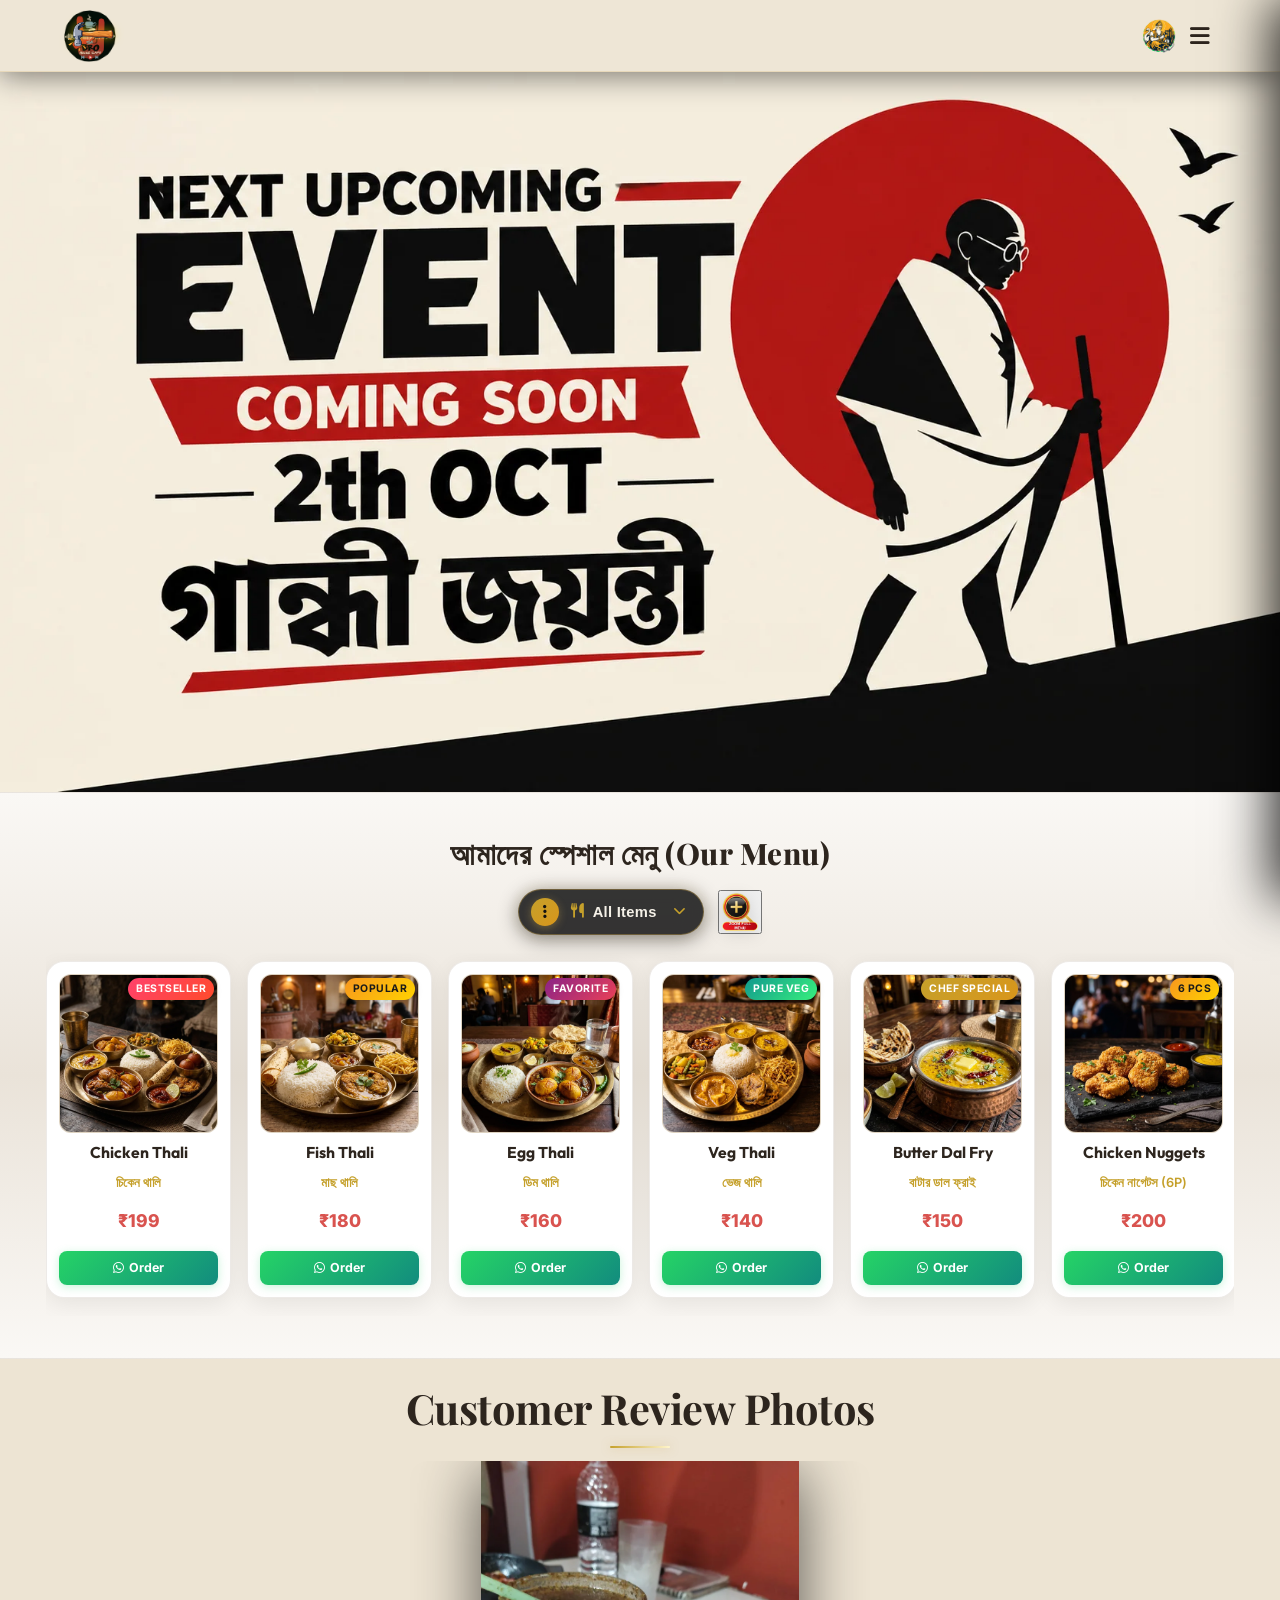
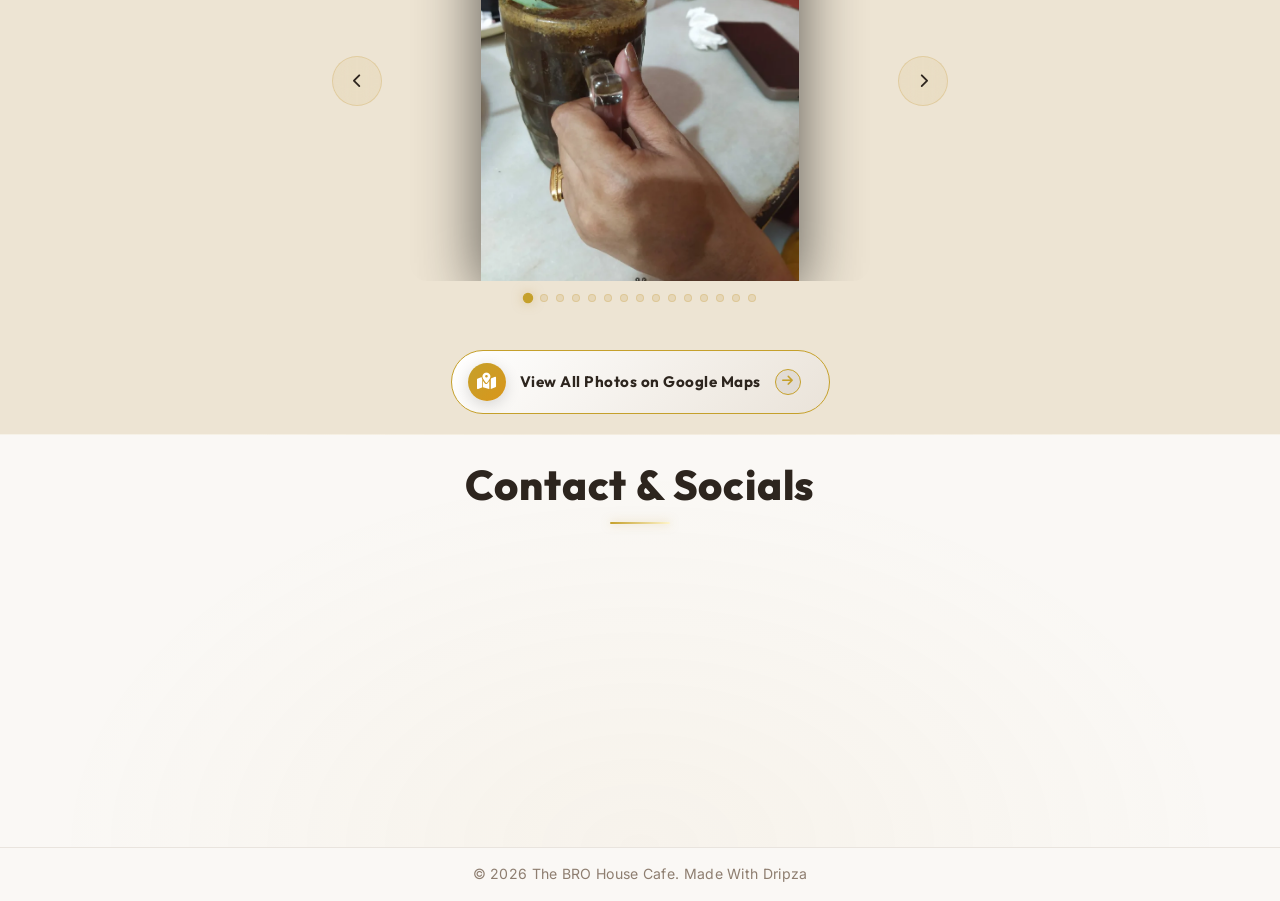
==== index.html @ 4bb14eb7 "Add clear search button in menu popup" ====
﻿<!DOCTYPE html>
<html lang="bn">
<head>
    <meta charset="UTF-8">
    <meta name="viewport" content="width=device-width, initial-scale=1.0">
    <title>The BRO House Cafe</title>
    <link rel="icon" type="image/png" href="assets/the_bro_house_cafe_logo.webp">
    <link href="https://fonts.googleapis.com/css2?family=Playfair+Display:wght@400;600;700;800&family=Outfit:wght@300;400;600;800&family=Inter:wght@300;400;500;600&display=swap" rel="stylesheet">
    <link rel="stylesheet" href="https://cdnjs.cloudflare.com/ajax/libs/font-awesome/6.4.0/css/all.min.css">
    <link rel="stylesheet" href="styles.css?v=1.3">
</head>
<body class="no-scroll">
    <!-- Preloader Screen -->
    <div id="preloader">
        <div class="preloader-content">
            <h1 class="preloader-title">Welcome to <br><span class="highlight">The BRO House Cafe</span></h1>
            <div class="preloader-loader">
                <div class="loader-bar"></div>
            </div>
        </div>
    </div>
    <!-- Navbar -->
    <nav class="navbar">
        <div class="logo-container">
            <img src="assets/the_bro_house_cafe_logo.webp" alt="The BRO House Cafe Logo" class="logo-brand-img">
            <div class="logo-text-wrapper">
                <span class="animated-football-header" title="Ganesh Chaturthi Special">
                    <img src="assets/ganesh_run_icon.webp" alt="Ganesh Run Icon" style="object-fit: contain; filter: drop-shadow(0 0 5px rgba(255, 215, 0, 0.6));">
                </span>
                <span class="logo-text">The BRO House Cafe</span>
            </div>
        </div>
        <span class="rath-yatra-header-text">শুভ বিশ্বকর্মা পূজা!</span>
        <ul class="nav-links">
            <li><a href="#home">Home</a></li>
            <li><a href="#menu">Menu</a></li>
            <li><a href="#reviews">Reviews</a></li>
            <li><a href="#contact">Contact</a></li>
        </ul>
        <div class="navbar-actions">
            <!-- Rakhi Purnima Button for Poster -->
            <button class="fifa-btn" id="open-promo-modal-direct-btn" title="Show Ganesh Chaturthi Special Poster">
                <div class="fifa-container">
                    <div class="fifa-magic-ring"></div>
                    <img src="assets/ganesh_icon.webp" alt="Ganesh Special" class="fifa-svg" style="object-fit: contain;">
                </div>
            </button>
            
            <div class="hamburger">
                <i class="fas fa-bars"></i>
            </div>
        </div>
    </nav>

    <!-- Hero Section -->
    <section id="home" class="hero">
        <div class="hero-bg banner-box">
            <img src="assets/aj_restaurant_banner_1.webp" alt="AJ Restaurant & Cafe Banner" class="active">
            <img src="assets/hero_banner_1.webp" alt="The BRO House Cafe Banner 1">
            <img src="assets/hero_banner_2.webp" alt="The BRO House Cafe Banner 2">
            <img src="assets/hero_banner_3.webp" alt="The BRO House Cafe Banner 3">
            <img src="assets/hero_banner_4.webp" alt="The BRO House Cafe Banner 4">
            <img src="assets/hero_banner_5.webp" alt="The BRO House Cafe Banner 5">
            <img src="assets/hero_banner_6.webp" alt="The BRO House Cafe Banner 6">
            <img src="assets/hero_banner_7.webp" alt="The BRO House Cafe Banner 7">
            <img src="assets/hero_banner_8.webp" alt="The BRO House Cafe Banner 8">
            <img src="assets/hero_banner_9.webp" alt="The BRO House Cafe Banner 9">
            <img src="assets/hero_banner_10.webp" alt="The BRO House Cafe Banner 10">
            <img src="assets/hero_banner_11.webp" alt="The BRO House Cafe Banner 11">
            <img src="assets/hero_banner_12.webp" alt="The BRO House Cafe Banner 12">
                                                <div class="overlay"></div>
        </div>
        <!-- Click/Hover Zones for Banner Control -->
        <div class="hero-nav-zone left-zone" title="Previous Image"></div>
        <div class="hero-nav-zone right-zone" title="Next Image"></div>
    </section>

                <!-- Digital Restaurant Menu Section -->
    <section id="menu" class="main-menu-section">
        <div class="menu-header-wrapper">
            <div class="menu-eyebrow-container">
                <span class="menu-eyebrow">আমাদের স্পেশাল মেনু (Our Menu)</span>
            </div>
        </div>

        <!-- Menu Category Filter Tabs -->
                <!-- Menu Category Filter Dropdown (Three-Dot Filter Menu) -->
        <!-- Menu Filter and Zoom Controls Row -->
        <div class="menu-filter-controls-row">
            <div class="menu-filter-dropdown-wrapper" id="main-menu-filter-dropdown-wrapper">
            <button type="button" class="menu-filter-dots-btn" id="main-menu-filter-dots-btn" aria-expanded="false" aria-haspopup="true" title="Filter Menu">
                <span class="three-dots-icon-box">
                    <i class="fas fa-ellipsis-v"></i>
                </span>
                <span class="current-filter-label" id="main-current-filter-label">
                    <i class="fas fa-utensils"></i>
                    <span>All Items</span>
                </span>
                <i class="fas fa-chevron-down filter-dropdown-arrow"></i>
            </button>

            <!-- Dropdown List of Category Filter Options -->
            <div class="menu-filter-dropdown-menu" id="main-menu-filter-dropdown-menu">
                <div class="menu-filter-dropdown-header">
                    <span><i class="fas fa-filter"></i> Filter Category</span>
                </div>
                <div class="menu-filter-dropdown-list">
                    <button type="button" class="menu-tab-btn active" data-category="all">
                        <span class="tab-btn-content">
                            <i class="fas fa-utensils tab-icon"></i>
                            <span class="tab-title">All Items</span>
                        </span>
                        <i class="fas fa-check active-indicator-icon"></i>
                    </button>
                    <button type="button" class="menu-tab-btn" data-category="thali">
                        <span class="tab-btn-content">
                            <i class="fas fa-bowl-rice tab-icon"></i>
                            <span class="tab-title">Bengali Thali</span>
                        </span>
                        <i class="fas fa-check active-indicator-icon"></i>
                    </button>
                    <button type="button" class="menu-tab-btn" data-category="snacks">
                        <span class="tab-btn-content">
                            <i class="fas fa-burger tab-icon"></i>
                            <span class="tab-title">Breakfast & Snacks</span>
                        </span>
                        <i class="fas fa-check active-indicator-icon"></i>
                    </button>
                    <button type="button" class="menu-tab-btn" data-category="beverages">
                        <span class="tab-btn-content">
                            <i class="fas fa-mug-hot tab-icon"></i>
                            <span class="tab-title">Tea & Coffee</span>
                        </span>
                        <i class="fas fa-check active-indicator-icon"></i>
                    </button>
                    <button type="button" class="menu-tab-btn" data-category="extras">
                        <span class="tab-btn-content">
                            <i class="fas fa-plate-wheat tab-icon"></i>
                            <span class="tab-title">Sides & Extras</span>
                        </span>
                        <i class="fas fa-check active-indicator-icon"></i>
                    </button>
                </div>
            </div>
        </div>

            <!-- Zoom Full Menu Button on Right Side of Filter -->
            <button type="button" class="menu-zoom-img-btn" id="open-full-menu-modal-btn" title="Open Complete Menu Card (সম্পূর্ণ মেনু)">
                    <img src="assets/zoom_full_menu_icon.webp" alt="Zoom Full Menu" class="zoom-full-menu-img">
                </button>
        </div>
        

        <!-- Menu Cards Horizontal Side-Scroll Wrapper -->
        <div class="main-menu-scroll-wrapper">
            <div class="main-menu-scroll-track" id="main-restaurant-menu-scroll">
                
                <!-- 1. Chicken Thali -->
                <div class="food-menu-card" data-category="thali">
                    <div class="food-card-badge bestseller">Bestseller</div>
                    <div class="food-card-img-box">
                        <img src="assets/menu_chicken_thali.webp" alt="Chicken Thali" loading="lazy">
                    </div>
                    <div class="food-card-body">
                        <h3 class="food-title">Chicken Thali</h3>
                        <span class="bengali-title">চিকেন থালি</span>
                        <span class="food-price">₹199</span>
                        <a href="https://wa.me/917384146899?text=Hi%20The%20BRO%20House%20Cafe,%20I%20want%20to%20order%20Chicken%20Thali%20(₹199)" target="_blank" class="food-order-btn">
                            <i class="fab fa-whatsapp"></i> Order
                        </a>
                    </div>
                </div>

                <!-- 2. Fish Thali -->
                <div class="food-menu-card" data-category="thali">
                    <div class="food-card-badge popular">Popular</div>
                    <div class="food-card-img-box">
                        <img src="assets/menu_fish_thali.webp" alt="Fish Thali" loading="lazy">
                    </div>
                    <div class="food-card-body">
                        <h3 class="food-title">Fish Thali</h3>
                        <span class="bengali-title">মাছ থালি</span>
                        <span class="food-price">₹180</span>
                        <a href="https://wa.me/917384146899?text=Hi%20The%20BRO%20House%20Cafe,%20I%20want%20to%20order%20Fish%20Thali%20(₹180)" target="_blank" class="food-order-btn">
                            <i class="fab fa-whatsapp"></i> Order
                        </a>
                    </div>
                </div>

                <!-- 3. Egg Thali -->
                <div class="food-menu-card" data-category="thali">
                    <div class="food-card-badge special">Favorite</div>
                    <div class="food-card-img-box">
                        <img src="assets/menu_egg_thali.webp" alt="Egg Thali" loading="lazy">
                    </div>
                    <div class="food-card-body">
                        <h3 class="food-title">Egg Thali</h3>
                        <span class="bengali-title">ডিম থালি</span>
                        <span class="food-price">₹160</span>
                        <a href="https://wa.me/917384146899?text=Hi%20The%20BRO%20House%20Cafe,%20I%20want%20to%20order%20Egg%20Thali%20(₹160)" target="_blank" class="food-order-btn">
                            <i class="fab fa-whatsapp"></i> Order
                        </a>
                    </div>
                </div>

                <!-- 4. Veg Thali -->
                <div class="food-menu-card" data-category="thali">
                    <div class="food-card-badge pure-veg">Pure Veg</div>
                    <div class="food-card-img-box">
                        <img src="assets/menu_veg_thali.webp" alt="Veg Thali" loading="lazy">
                    </div>
                    <div class="food-card-body">
                        <h3 class="food-title">Veg Thali</h3>
                        <span class="bengali-title">ভেজ থালি</span>
                        <span class="food-price">₹140</span>
                        <a href="https://wa.me/917384146899?text=Hi%20The%20BRO%20House%20Cafe,%20I%20want%20to%20order%20Veg%20Thali%20(₹140)" target="_blank" class="food-order-btn">
                            <i class="fab fa-whatsapp"></i> Order
                        </a>
                    </div>
                </div>

                <!-- 5. Butter Dal Fry -->
                <div class="food-menu-card" data-category="extras">
                    <div class="food-card-badge chef">Chef Special</div>
                    <div class="food-card-img-box">
                        <img src="assets/menu_butter_dal_fry.webp" alt="Butter Dal Fry" loading="lazy">
                    </div>
                    <div class="food-card-body">
                        <h3 class="food-title">Butter Dal Fry</h3>
                        <span class="bengali-title">বাটার ডাল ফ্রাই</span>
                        <span class="food-price">₹150</span>
                        <a href="https://wa.me/917384146899?text=Hi%20The%20BRO%20House%20Cafe,%20I%20want%20to%20order%20Butter%20Dal%20Fry%20(₹150)" target="_blank" class="food-order-btn">
                            <i class="fab fa-whatsapp"></i> Order
                        </a>
                    </div>
                </div>

                <!-- 6. Chicken Nuggets -->
                <div class="food-menu-card" data-category="snacks">
                    <div class="food-card-badge popular">6 Pcs</div>
                    <div class="food-card-img-box">
                        <img src="assets/menu_chicken_nuggets.webp" alt="Chicken Nuggets" loading="lazy">
                    </div>
                    <div class="food-card-body">
                        <h3 class="food-title">Chicken Nuggets</h3>
                        <span class="bengali-title">চিকেন নাগেটস (6P)</span>
                        <span class="food-price">₹200</span>
                        <a href="https://wa.me/917384146899?text=Hi%20The%20BRO%20House%20Cafe,%20I%20want%20to%20order%20Chicken%20Nuggets%20(₹200)" target="_blank" class="food-order-btn">
                            <i class="fab fa-whatsapp"></i> Order
                        </a>
                    </div>
                </div>

                <!-- 7. Aloo Tikki -->
                <div class="food-menu-card" data-category="snacks">
                    <div class="food-card-badge pure-veg">Big Size</div>
                    <div class="food-card-img-box">
                        <img src="assets/menu_aloo_tikki.webp" alt="Aloo Tikki Big Size" loading="lazy">
                    </div>
                    <div class="food-card-body">
                        <h3 class="food-title">Aloo Tikki 6P</h3>
                        <span class="bengali-title">আলু টিক্কি (6P)</span>
                        <span class="food-price">₹180</span>
                        <a href="https://wa.me/917384146899?text=Hi%20The%20BRO%20House%20Cafe,%20I%20want%20to%20order%20Aloo%20Tikki%20(₹180)" target="_blank" class="food-order-btn">
                            <i class="fab fa-whatsapp"></i> Order
                        </a>
                    </div>
                </div>

                <!-- 8. Egg Maggie -->
                <div class="food-menu-card" data-category="snacks">
                    <div class="food-card-badge popular">Hot</div>
                    <div class="food-card-img-box">
                        <img src="assets/menu_egg_maggie.webp" alt="Egg Maggie" loading="lazy">
                    </div>
                    <div class="food-card-body">
                        <h3 class="food-title">Egg Maggie</h3>
                        <span class="bengali-title">এগ ম্যাগি</span>
                        <span class="food-price">₹80</span>
                        <a href="https://wa.me/917384146899?text=Hi%20The%20BRO%20House%20Cafe,%20I%20want%20to%20order%20Egg%20Maggie%20(₹80)" target="_blank" class="food-order-btn">
                            <i class="fab fa-whatsapp"></i> Order
                        </a>
                    </div>
                </div>

                <!-- 9. Veg Maggie -->
                <div class="food-menu-card" data-category="snacks">
                    <div class="food-card-badge pure-veg">Veg</div>
                    <div class="food-card-img-box">
                        <img src="assets/menu_egg_maggie.webp" alt="Veg Maggie" loading="lazy">
                    </div>
                    <div class="food-card-body">
                        <h3 class="food-title">Veg Maggie</h3>
                        <span class="bengali-title">ভেজ ম্যাগি</span>
                        <span class="food-price">₹60</span>
                        <a href="https://wa.me/917384146899?text=Hi%20The%20BRO%20House%20Cafe,%20I%20want%20to%20order%20Veg%20Maggie%20(₹60)" target="_blank" class="food-order-btn">
                            <i class="fab fa-whatsapp"></i> Order
                        </a>
                    </div>
                </div>

                <!-- 10. Bread Omelette -->
                <div class="food-menu-card" data-category="snacks">
                    <div class="food-card-badge special">Breakfast</div>
                    <div class="food-card-img-box">
                        <img src="assets/menu6.webp" alt="Bread Omelette Jam Butter" loading="lazy">
                    </div>
                    <div class="food-card-body">
                        <h3 class="food-title">Bread Omelette</h3>
                        <span class="bengali-title">ব্রেড ওমলেট / জ্যাম</span>
                        <span class="food-price">₹60</span>
                        <a href="https://wa.me/917384146899?text=Hi%20The%20BRO%20House%20Cafe,%20I%20want%20to%20order%20Bread%20Omelette%20(₹60)" target="_blank" class="food-order-btn">
                            <i class="fab fa-whatsapp"></i> Order
                        </a>
                    </div>
                </div>

                <!-- 11. Chai & Coffee -->
                <div class="food-menu-card" data-category="beverages">
                    <div class="food-card-badge special">Hot</div>
                    <div class="food-card-img-box">
                        <img src="assets/menu_tea_coffee.webp" alt="Coffee" loading="lazy">
                    </div>
                    <div class="food-card-body">
                        <h3 class="food-title">Milk / Black Coffee</h3>
                        <span class="bengali-title">কফি (Min 2 Cup)</span>
                        <span class="food-price">₹50</span>
                        <a href="https://wa.me/917384146899?text=Hi%20The%20BRO%20House%20Cafe,%20I%20want%20to%20order%20Coffee" target="_blank" class="food-order-btn">
                            <i class="fab fa-whatsapp"></i> Order
                        </a>
                    </div>
                </div>

                <!-- 12. Milk / Black Tea -->
                <div class="food-menu-card" data-category="beverages">
                    <div class="food-card-badge bestseller">Chai</div>
                    <div class="food-card-img-box">
                        <img src="assets/menu_tea_coffee.webp" alt="Tea" loading="lazy">
                    </div>
                    <div class="food-card-body">
                        <h3 class="food-title">Black / Milk Tea</h3>
                        <span class="bengali-title">চা (Min 2 Cup)</span>
                        <span class="food-price">₹25</span>
                        <a href="https://wa.me/917384146899?text=Hi%20The%20BRO%20House%20Cafe,%20I%20want%20to%20order%20Tea" target="_blank" class="food-order-btn">
                            <i class="fab fa-whatsapp"></i> Order
                        </a>
                    </div>
                </div>

                <!-- 13. Green Tea -->
                <div class="food-menu-card" data-category="beverages">
                    <div class="food-card-badge pure-veg">Healthy</div>
                    <div class="food-card-img-box">
                        <img src="assets/menu_tea_coffee.webp" alt="Green Tea" loading="lazy">
                    </div>
                    <div class="food-card-body">
                        <h3 class="food-title">Green Tea</h3>
                        <span class="bengali-title">গ্রিন টি (Min 2 Cup)</span>
                        <span class="food-price">₹40</span>
                        <a href="https://wa.me/917384146899?text=Hi%20The%20BRO%20House%20Cafe,%20I%20want%20to%20order%20Green%20Tea" target="_blank" class="food-order-btn">
                            <i class="fab fa-whatsapp"></i> Order
                        </a>
                    </div>
                </div>

                <!-- 14. Extra Chicken 4P -->
                <div class="food-menu-card" data-category="extras">
                    <div class="food-card-badge popular">4 Pcs</div>
                    <div class="food-card-img-box">
                        <img src="assets/menu_chicken_thali.webp" alt="Extra Chicken" loading="lazy">
                    </div>
                    <div class="food-card-body">
                        <h3 class="food-title">Extra Chicken (4P)</h3>
                        <span class="bengali-title">চিকেন কারি (4P)</span>
                        <span class="food-price">₹180</span>
                        <a href="https://wa.me/917384146899?text=Hi%20The%20BRO%20House%20Cafe,%20I%20want%20to%20order%20Extra%20Chicken%204P%20(₹180)" target="_blank" class="food-order-btn">
                            <i class="fab fa-whatsapp"></i> Order
                        </a>
                    </div>
                </div>

                <!-- 15. Extra Mutton 1P -->
                <div class="food-menu-card" data-category="extras">
                    <div class="food-card-badge special">Special</div>
                    <div class="food-card-img-box">
                        <img src="assets/menu3.webp" alt="Extra Mutton" loading="lazy">
                    </div>
                    <div class="food-card-body">
                        <h3 class="food-title">Extra Mutton (1P)</h3>
                        <span class="bengali-title">মটন (স্পেশাল অর্ডার)</span>
                        <span class="food-price">₹80</span>
                        <a href="https://wa.me/917384146899?text=Hi%20The%20BRO%20House%20Cafe,%20I%20want%20to%20order%20Extra%20Mutton%20(₹80)" target="_blank" class="food-order-btn">
                            <i class="fab fa-whatsapp"></i> Order
                        </a>
                    </div>
                </div>

                <!-- 16. Extra Fish 1P -->
                <div class="food-menu-card" data-category="extras">
                    <div class="food-card-badge popular">1 Pc</div>
                    <div class="food-card-img-box">
                        <img src="assets/menu_fish_thali.webp" alt="Extra Fish" loading="lazy">
                    </div>
                    <div class="food-card-body">
                        <h3 class="food-title">Extra Fish (1P)</h3>
                        <span class="bengali-title">মাছ ১ পিস</span>
                        <span class="food-price">₹80</span>
                        <a href="https://wa.me/917384146899?text=Hi%20The%20BRO%20House%20Cafe,%20I%20want%20to%20order%20Extra%20Fish%20(₹80)" target="_blank" class="food-order-btn">
                            <i class="fab fa-whatsapp"></i> Order
                        </a>
                    </div>
                </div>

                <!-- 17. Green Salad -->
                <div class="food-menu-card" data-category="extras">
                    <div class="food-card-badge pure-veg">Fresh</div>
                    <div class="food-card-img-box">
                        <img src="assets/menu_veg_thali.webp" alt="Green Salad" loading="lazy">
                    </div>
                    <div class="food-card-body">
                        <h3 class="food-title">Green Salad</h3>
                        <span class="bengali-title">গ্রিন স্যালাড</span>
                        <span class="food-price">₹100</span>
                        <a href="https://wa.me/917384146899?text=Hi%20The%20BRO%20House%20Cafe,%20I%20want%20to%20order%20Green%20Salad%20(₹100)" target="_blank" class="food-order-btn">
                            <i class="fab fa-whatsapp"></i> Order
                        </a>
                    </div>
                </div>

                <!-- 18. Extra Egg (2P) -->
                <div class="food-menu-card" data-category="extras">
                    <div class="food-card-badge special">2 Pcs</div>
                    <div class="food-card-img-box">
                        <img src="assets/menu_egg_thali.webp" alt="Extra Egg 2P" loading="lazy">
                    </div>
                    <div class="food-card-body">
                        <h3 class="food-title">Extra Egg (2P)</h3>
                        <span class="bengali-title">ডিম (২ পিস)</span>
                        <span class="food-price">₹50</span>
                        <a href="https://wa.me/917384146899?text=Hi%20The%20BRO%20House%20Cafe,%20I%20want%20to%20order%20Extra%20Egg%202P%20(₹50)" target="_blank" class="food-order-btn">
                            <i class="fab fa-whatsapp"></i> Order
                        </a>
                    </div>
                </div>

                <!-- 19. Extra Rice -->
                <div class="food-menu-card" data-category="extras">
                    <div class="food-card-badge popular">1 Plate</div>
                    <div class="food-card-img-box">
                        <img src="assets/menu_veg_thali.webp" alt="Extra Rice" loading="lazy">
                    </div>
                    <div class="food-card-body">
                        <h3 class="food-title">Extra Rice</h3>
                        <span class="bengali-title">এক্সট্রা ভাত</span>
                        <span class="food-price">₹50</span>
                        <a href="https://wa.me/917384146899?text=Hi%20The%20BRO%20House%20Cafe,%20I%20want%20to%20order%20Extra%20Rice%20(₹50)" target="_blank" class="food-order-btn">
                            <i class="fab fa-whatsapp"></i> Order
                        </a>
                    </div>
                </div>

                <!-- 20. Extra Misti / Papad / Roti -->
                <div class="food-menu-card" data-category="extras">
                    <div class="food-card-badge pure-veg">Per Pc</div>
                    <div class="food-card-img-box">
                        <img src="assets/menu2.webp" alt="Extra Misti Papad Roti" loading="lazy">
                    </div>
                    <div class="food-card-body">
                        <h3 class="food-title">Extra Misti / Papad / Roti</h3>
                        <span class="bengali-title">মিষ্টি / পাঁপড় / রুটি</span>
                        <span class="food-price">₹10</span>
                        <a href="https://wa.me/917384146899?text=Hi%20The%20BRO%20House%20Cafe,%20I%20want%20to%20order%20Extra%20Misti%20Papad%20Roti%20(₹10)" target="_blank" class="food-order-btn">
                            <i class="fab fa-whatsapp"></i> Order
                        </a>
                    </div>
                </div>

                <!-- 21. Extra Sabji / Dal / Vaji -->
                <div class="food-menu-card" data-category="extras">
                    <div class="food-card-badge pure-veg">Side Bowl</div>
                    <div class="food-card-img-box">
                        <img src="assets/menu_butter_dal_fry.webp" alt="Extra Sabji Dal Vaji" loading="lazy">
                    </div>
                    <div class="food-card-body">
                        <h3 class="food-title">Extra Sabji / Dal / Vaji</h3>
                        <span class="bengali-title">সবজি / ডাল / ভাজি</span>
                        <span class="food-price">₹30</span>
                        <a href="https://wa.me/917384146899?text=Hi%20The%20BRO%20House%20Cafe,%20I%20want%20to%20order%20Extra%20Sabji%20Dal%20Vaji%20(₹30)" target="_blank" class="food-order-btn">
                            <i class="fab fa-whatsapp"></i> Order
                        </a>
                    </div>
                </div>

                <!-- 18. Water Bottle -->
                <div class="food-menu-card" data-category="beverages">
                    <div class="food-card-badge pure-veg">Mineral</div>
                    <div class="food-card-img-box">
                        <img src="assets/menu5.webp" alt="Water Bottle" loading="lazy">
                    </div>
                    <div class="food-card-body">
                        <h3 class="food-title">Water Bottle</h3>
                        <span class="bengali-title">জল 1L / 2L</span>
                        <span class="food-price">₹20 / ₹30</span>
                        <a href="https://wa.me/917384146899?text=Hi%20The%20BRO%20House%20Cafe,%20I%20want%20to%20order%20Water%20Bottle" target="_blank" class="food-order-btn">
                            <i class="fab fa-whatsapp"></i> Order
                        </a>
                    </div>
                </div>

            </div>
        </div>
    </section>

    <!-- Reviews Section (Photo Gallery) -->
    <section id="reviews" class="reviews-section">
        <h2 class="section-title">Customer Review Photos</h2>
        <div class="reviews-slider-container">
            <div class="reviews-slider">
                <div class="review-slide active">
                    <img src="assets/review_1.webp" alt="Customer Review 1">
                </div>
                <div class="review-slide">
                    <img src="assets/review_2.webp" alt="Customer Review 2">
                </div>
                <div class="review-slide">
                    <img src="assets/review_3.webp" alt="Customer Review 3">
                </div>
                <div class="review-slide">
                    <img src="assets/review_4.webp" alt="Customer Review 4">
                </div>
                <div class="review-slide">
                    <img src="assets/review_5.webp" alt="Customer Review 5">
                </div>
                <div class="review-slide">
                    <img src="assets/review_6.webp" alt="Customer Review 6">
                </div>
                <div class="review-slide">
                    <img src="assets/review_7.webp" alt="Customer Review 7">
                </div>
                <div class="review-slide">
                    <img src="assets/review_8.webp" alt="Customer Review 8">
                </div>
                <div class="review-slide">
                    <img src="assets/review_9.webp" alt="Customer Review 9">
                </div>
                <div class="review-slide">
                    <img src="assets/review_10.webp" alt="Customer Review 10">
                </div>
                <div class="review-slide">
                    <img src="assets/review_11.webp" alt="Customer Review 11">
                </div>
                <div class="review-slide">
                    <img src="assets/review_12.webp" alt="Customer Review 12">
                </div>
                <div class="review-slide">
                    <img src="assets/review_13.webp" alt="Customer Review 13">
                </div>
                <div class="review-slide">
                    <img src="assets/review_14.webp" alt="Customer Review 14">
                </div>
                <div class="review-slide">
                    <img src="assets/review_15.webp" alt="Customer Review 15">
                </div>
            </div>
            
            <!-- Slider Controls -->
            <button class="slider-btn prev-btn"><i class="fas fa-chevron-left"></i></button>
            <button class="slider-btn next-btn"><i class="fas fa-chevron-right"></i></button>
            
            <!-- Slider Dots -->
            <div class="slider-dots">
                <span class="dot active" data-index="0"></span>
                <span class="dot" data-index="1"></span>
                <span class="dot" data-index="2"></span>
                <span class="dot" data-index="3"></span>
                <span class="dot" data-index="4"></span>
                <span class="dot" data-index="5"></span>
                <span class="dot" data-index="6"></span>
                <span class="dot" data-index="7"></span>
                <span class="dot" data-index="8"></span>
                <span class="dot" data-index="9"></span>
                <span class="dot" data-index="10"></span>
                <span class="dot" data-index="11"></span>
                <span class="dot" data-index="12"></span>
                <span class="dot" data-index="13"></span>
                <span class="dot" data-index="14"></span>
            </div>
        </div>
        <div style="text-align: center; margin-top: 3rem;">
            <div class="reviews-cta-wrapper">
            <a href="https://maps.app.goo.gl/J7AtfF4kA4ZM7J6y5" target="_blank" class="modern-maps-btn" title="Open Google Maps Gallery">
                <span class="maps-icon-badge"><i class="fas fa-map-marked-alt"></i></span>
                <span class="maps-btn-text">View All Photos on Google Maps</span>
                <span class="maps-arrow-circle"><i class="fas fa-arrow-right"></i></span>
            </a>
        </div>
        </div>
    </section>

    <!-- Contact & Footer -->
    <section id="contact" class="contact-section">
        <h2 class="section-title">Contact & Socials</h2>
        <div class="contact-container glassmorphism">
            <div class="contact-info">
                <h2>Visit Us</h2>
                <div class="info-item">
                    <a href="https://maps.app.goo.gl/KzTAao398MJJjde27" target="_blank" style="color: inherit; text-decoration: none; display: flex; align-items: center; gap: 15px;">
                        <i class="fas fa-map-marker-alt"></i>
                        <p>Manipur Rajbari, Nabadwip, West Bengal 741302</p>
                    </a>
                </div>
                <div class="info-item">
                    <i class="fas fa-phone-alt"></i>
                    <p><a href="tel:+917384146899" style="color: inherit; text-decoration: none;">+91 7384146899</a></p>
                </div>
                <div class="info-item">
                    <i class="fas fa-envelope"></i>
                    <p><a href="mailto:hello@thebrohousecafe.com" style="color: inherit; text-decoration: none;">hello@thebrohousecafe.com</a></p>
                </div>
            </div>
            <div class="social-links">
                <h2>Follow Us</h2>
                <div class="social-icons">
                    <a href="#" class="social-icon"><i class="fab fa-instagram"></i></a>
                    <a href="#" class="social-icon"><i class="fab fa-facebook-f"></i></a>
                    <a href="#" class="social-icon"><i class="fab fa-youtube"></i></a>
                    <a href="https://wa.me/917384146899" target="_blank" class="social-icon"><i class="fab fa-whatsapp"></i></a>
                    <a href="https://maps.app.goo.gl/KzTAao398MJJjde27" target="_blank" class="social-icon"><i class="fas fa-map-marker-alt"></i></a>
                </div>
            </div>
        </div>
    </section>

    <footer>
        <p>&copy; 2026 The BRO House Cafe. Made With Dripza</p>
    </footer>



    <!-- Full Menu Interactive Modal -->
    <div class="full-menu-modal" id="full-menu-modal" aria-hidden="true">
        <div class="full-menu-modal-overlay" id="full-menu-modal-overlay"></div>
        <div class="full-menu-modal-container">
            <!-- Modal Sticky Top Header Container (Header + Hero Title + Search + Category Tabs) -->
            <div class="full-menu-modal-top-section">
                <!-- Modal Header -->
                <div class="full-menu-modal-header">
                    <div class="full-menu-modal-header-left">
                        <button class="menu-modal-close-btn" id="close-full-menu-modal-btn" aria-label="Close Full Menu">
                            <i class="fas fa-arrow-left"></i> <span>Back</span>
                        </button>
                        <div class="full-menu-modal-title">
                            The BRO House Cafe
                        </div>
                    </div>
                    <div class="full-menu-modal-header-right">
                        <a href="#modal-order-timings" class="menu-modal-timing-btn" id="modal-timing-btn" title="Order Timings">
                            <i class="fas fa-clock"></i> <span>Timings</span>
                        </a>
                        <a href="tel:917384146899" class="menu-modal-call-btn">
                            <i class="fas fa-phone-alt"></i> <span>917384146899</span>
                        </a>
                        <button class="menu-modal-close-icon-btn" id="close-full-menu-icon-btn" aria-label="Close">
                            <i class="fas fa-times"></i>
                        </button>
                    </div>
                </div>

                <!-- Modal Hero Header -->
                <div class="full-menu-hero">
                    <h1>Complete Menu Card <span class="bengali-heading">আমাদের সম্পূর্ণ ডিজিটাল মেনু</span></h1>
                </div>

                <!-- Search Bar & Category Filter Tabs -->
                <div class="menu-control-bar">
                    

                    <!-- Modal Category Filter Dropdown (Three-Dot Filter Menu) -->
                    <div class="menu-filter-dropdown-wrapper" id="modal-menu-filter-dropdown-wrapper">
            <button type="button" class="menu-filter-dots-btn" id="modal-menu-filter-dots-btn" aria-expanded="false" aria-haspopup="true" title="Filter Menu">
                <span class="three-dots-icon-box">
                    <i class="fas fa-ellipsis-v"></i>
                </span>
                <span class="current-filter-label" id="modal-current-filter-label">
                    <i class="fas fa-utensils"></i>
                    <span>All Items</span>
                </span>
                <i class="fas fa-chevron-down filter-dropdown-arrow"></i>
            </button>

            <!-- Dropdown List of Category Filter Options -->
            <div class="menu-filter-dropdown-menu" id="modal-menu-filter-dropdown-menu">
                <div class="menu-filter-dropdown-header">
                    <span><i class="fas fa-filter"></i> Filter Category</span>
                </div>
                <div class="menu-filter-dropdown-list">
                    <button type="button" class="menu-tab-btn active" data-category="all">
                        <span class="tab-btn-content">
                            <i class="fas fa-utensils tab-icon"></i>
                            <span class="tab-title">All Items</span>
                        </span>
                        <i class="fas fa-check active-indicator-icon"></i>
                    </button>
                    <button type="button" class="menu-tab-btn" data-category="thali">
                        <span class="tab-btn-content">
                            <i class="fas fa-bowl-rice tab-icon"></i>
                            <span class="tab-title">Bengali Thali</span>
                        </span>
                        <i class="fas fa-check active-indicator-icon"></i>
                    </button>
                    <button type="button" class="menu-tab-btn" data-category="snacks">
                        <span class="tab-btn-content">
                            <i class="fas fa-burger tab-icon"></i>
                            <span class="tab-title">Breakfast & Snacks</span>
                        </span>
                        <i class="fas fa-check active-indicator-icon"></i>
                    </button>
                    <button type="button" class="menu-tab-btn" data-category="beverages">
                        <span class="tab-btn-content">
                            <i class="fas fa-mug-hot tab-icon"></i>
                            <span class="tab-title">Tea & Coffee</span>
                        </span>
                        <i class="fas fa-check active-indicator-icon"></i>
                    </button>
                    <button type="button" class="menu-tab-btn" data-category="extras">
                        <span class="tab-btn-content">
                            <i class="fas fa-plate-wheat tab-icon"></i>
                            <span class="tab-title">Sides & Extras</span>
                        </span>
                        <i class="fas fa-check active-indicator-icon"></i>
                    </button>
                </div>
            </div>
                </div>

                    <div class="search-box-wrapper">
                        <i class="fas fa-search"></i>
                        <input type="text" id="modal-menu-search-input" placeholder="খাবারের নাম লিখে খুঁজুন (Search dishes...)" autocomplete="off">
                        <button type="button" id="modal-menu-search-clear" class="search-clear-btn" aria-label="Clear search" title="à¦®à§à¦›à§‡ à¦«à§‡à¦²à§à¦¨ (Clear)">
                            <i class="fas fa-times"></i>
                        </button>
                    </div>
            </div>
            </div>

            <div class="full-menu-modal-body">
                <!-- Complete Menu Card Grid -->
                <div class="compact-menu-grid-container">
                    <div class="compact-grid" id="modal-full-menu-grid">

                        <!-- 1. Chicken Thali -->
                        <div class="food-menu-card" data-category="thali" data-keywords="chicken thali murgi murgir mangsho rice dal sabji thali">
                            <div class="food-card-badge bestseller">Bestseller</div>
                            <div class="food-card-img-box">
                                <img src="assets/menu_chicken_thali.webp" alt="Chicken Thali" loading="lazy">
                            </div>
                            <div class="food-card-body">
                                <h3 class="food-title">Chicken Thali</h3>
                                <span class="bengali-title">চিকেন থালি</span>
                                <span class="food-price">₹199</span>
                                <a href="https://wa.me/917384146899?text=Hi%20The%20BRO%20House%20Cafe,%20I%20want%20to%20order%20Chicken%20Thali%20(₹199)" target="_blank" class="food-order-btn">
                                    <i class="fab fa-whatsapp"></i> Order
                                </a>
                            </div>
                        </div>

                        <!-- 2. Fish Thali -->
                        <div class="food-menu-card" data-category="thali" data-keywords="fish thali macher thali mach jhol rui katla rice dal thali">
                            <div class="food-card-badge popular">Popular</div>
                            <div class="food-card-img-box">
                                <img src="assets/menu_fish_thali.webp" alt="Fish Thali" loading="lazy">
                            </div>
                            <div class="food-card-body">
                                <h3 class="food-title">Fish Thali</h3>
                                <span class="bengali-title">মাছ থালি</span>
                                <span class="food-price">₹180</span>
                                <a href="https://wa.me/917384146899?text=Hi%20The%20BRO%20House%20Cafe,%20I%20want%20to%20order%20Fish%20Thali%20(₹180)" target="_blank" class="food-order-btn">
                                    <i class="fab fa-whatsapp"></i> Order
                                </a>
                            </div>
                        </div>

                        <!-- 3. Egg Thali -->
                        <div class="food-menu-card" data-category="thali" data-keywords="egg thali dimer thali dim kosha rice dal thali">
                            <div class="food-card-badge special">Favorite</div>
                            <div class="food-card-img-box">
                                <img src="assets/menu_egg_thali.webp" alt="Egg Thali" loading="lazy">
                            </div>
                            <div class="food-card-body">
                                <h3 class="food-title">Egg Thali</h3>
                                <span class="bengali-title">ডিম থালি</span>
                                <span class="food-price">₹160</span>
                                <a href="https://wa.me/917384146899?text=Hi%20The%20BRO%20House%20Cafe,%20I%20want%20to%20order%20Egg%20Thali%20(₹160)" target="_blank" class="food-order-btn">
                                    <i class="fab fa-whatsapp"></i> Order
                                </a>
                            </div>
                        </div>

                        <!-- 4. Veg Thali -->
                        <div class="food-menu-card" data-category="thali" data-keywords="veg thali niramish thali paneer dal sabji rice mishti doi">
                            <div class="food-card-badge pure-veg">Pure Veg</div>
                            <div class="food-card-img-box">
                                <img src="assets/menu_veg_thali.webp" alt="Veg Thali" loading="lazy">
                            </div>
                            <div class="food-card-body">
                                <h3 class="food-title">Veg Thali</h3>
                                <span class="bengali-title">ভেজ থালি</span>
                                <span class="food-price">₹140</span>
                                <a href="https://wa.me/917384146899?text=Hi%20The%20BRO%20House%20Cafe,%20I%20want%20to%20order%20Veg%20Thali%20(₹140)" target="_blank" class="food-order-btn">
                                    <i class="fab fa-whatsapp"></i> Order
                                </a>
                            </div>
                        </div>

                        <!-- 5. Butter Dal Fry -->
                        <div class="food-menu-card" data-category="extras" data-keywords="butter dal fry yellow dal tadka veg">
                            <div class="food-card-badge chef">Chef Special</div>
                            <div class="food-card-img-box">
                                <img src="assets/menu_butter_dal_fry.webp" alt="Butter Dal Fry" loading="lazy">
                            </div>
                            <div class="food-card-body">
                                <h3 class="food-title">Butter Dal Fry</h3>
                                <span class="bengali-title">বাটার ডাল ফ্রাই</span>
                                <span class="food-price">₹150</span>
                                <a href="https://wa.me/917384146899?text=Hi%20The%20BRO%20House%20Cafe,%20I%20want%20to%20order%20Butter%20Dal%20Fry%20(₹150)" target="_blank" class="food-order-btn">
                                    <i class="fab fa-whatsapp"></i> Order
                                </a>
                            </div>
                        </div>

                        <!-- 6. Chicken Nuggets (6P) -->
                        <div class="food-menu-card" data-category="snacks" data-keywords="chicken nuggets 6p fried snacks non-veg">
                            <div class="food-card-badge popular">6 Pcs</div>
                            <div class="food-card-img-box">
                                <img src="assets/menu_chicken_nuggets.webp" alt="Chicken Nuggets" loading="lazy">
                            </div>
                            <div class="food-card-body">
                                <h3 class="food-title">Chicken Nuggets</h3>
                                <span class="bengali-title">চিকেন নাগেটস (6P)</span>
                                <span class="food-price">₹200</span>
                                <a href="https://wa.me/917384146899?text=Hi%20The%20BRO%20House%20Cafe,%20I%20want%20to%20order%20Chicken%20Nuggets%20(₹200)" target="_blank" class="food-order-btn">
                                    <i class="fab fa-whatsapp"></i> Order
                                </a>
                            </div>
                        </div>

                        <!-- 7. Aloo Tikki Big Size (6P) -->
                        <div class="food-menu-card" data-category="snacks" data-keywords="aloo tikki potato cutlet snacks big size veg">
                            <div class="food-card-badge pure-veg">Big Size</div>
                            <div class="food-card-img-box">
                                <img src="assets/menu_aloo_tikki.webp" alt="Aloo Tikki Big Size" loading="lazy">
                            </div>
                            <div class="food-card-body">
                                <h3 class="food-title">Aloo Tikki 6P</h3>
                                <span class="bengali-title">আলু টিক্কি (6P)</span>
                                <span class="food-price">₹180</span>
                                <a href="https://wa.me/917384146899?text=Hi%20The%20BRO%20House%20Cafe,%20I%20want%20to%20order%20Aloo%20Tikki%20(₹180)" target="_blank" class="food-order-btn">
                                    <i class="fab fa-whatsapp"></i> Order
                                </a>
                            </div>
                        </div>

                        <!-- 8. Egg Maggie -->
                        <div class="food-menu-card" data-category="snacks" data-keywords="egg maggie noodles masala snacks">
                            <div class="food-card-badge popular">Hot</div>
                            <div class="food-card-img-box">
                                <img src="assets/menu_egg_maggie.webp" alt="Egg Maggie" loading="lazy">
                            </div>
                            <div class="food-card-body">
                                <h3 class="food-title">Egg Maggie</h3>
                                <span class="bengali-title">এগ ম্যাগি</span>
                                <span class="food-price">₹80</span>
                                <a href="https://wa.me/917384146899?text=Hi%20The%20BRO%20House%20Cafe,%20I%20want%20to%20order%20Egg%20Maggie%20(₹80)" target="_blank" class="food-order-btn">
                                    <i class="fab fa-whatsapp"></i> Order
                                </a>
                            </div>
                        </div>

                        <!-- 9. Veg Maggie -->
                        <div class="food-menu-card" data-category="snacks" data-keywords="veg maggie masala noodles snacks vegetarian">
                            <div class="food-card-badge pure-veg">Veg</div>
                            <div class="food-card-img-box">
                                <img src="assets/menu_egg_maggie.webp" alt="Veg Maggie" loading="lazy">
                            </div>
                            <div class="food-card-body">
                                <h3 class="food-title">Veg Maggie</h3>
                                <span class="bengali-title">ভেজ ম্যাগি</span>
                                <span class="food-price">₹60</span>
                                <a href="https://wa.me/917384146899?text=Hi%20The%20BRO%20House%20Cafe,%20I%20want%20to%20order%20Veg%20Maggie%20(₹60)" target="_blank" class="food-order-btn">
                                    <i class="fab fa-whatsapp"></i> Order
                                </a>
                            </div>
                        </div>

                        <!-- 10. Bread Omelette / Jam / Butter -->
                        <div class="food-menu-card" data-category="snacks" data-keywords="bread omelette jam butter breakfast toast egg">
                            <div class="food-card-badge special">Breakfast</div>
                            <div class="food-card-img-box">
                                <img src="assets/menu6.webp" alt="Bread Omelette Jam Butter" loading="lazy">
                            </div>
                            <div class="food-card-body">
                                <h3 class="food-title">Bread Omelette</h3>
                                <span class="bengali-title">ব্রেড ওমলেট / জ্যাম</span>
                                <span class="food-price">₹60</span>
                                <a href="https://wa.me/917384146899?text=Hi%20The%20BRO%20House%20Cafe,%20I%20want%20to%20order%20Bread%20Omelette%20(₹60)" target="_blank" class="food-order-btn">
                                    <i class="fab fa-whatsapp"></i> Order
                                </a>
                            </div>
                        </div>

                        <!-- 11. Milk / Black Coffee -->
                        <div class="food-menu-card" data-category="beverages" data-keywords="coffee milk coffee black coffee hot drink beverages espresso">
                            <div class="food-card-badge special">Hot</div>
                            <div class="food-card-img-box">
                                <img src="assets/menu_tea_coffee.webp" alt="Milk and Black Coffee" loading="lazy">
                            </div>
                            <div class="food-card-body">
                                <h3 class="food-title">Milk / Black Coffee</h3>
                                <span class="bengali-title">কফি (Min 2 Cup)</span>
                                <span class="food-price">₹50</span>
                                <a href="https://wa.me/917384146899?text=Hi%20The%20BRO%20House%20Cafe,%20I%20want%20to%20order%20Coffee" target="_blank" class="food-order-btn">
                                    <i class="fab fa-whatsapp"></i> Order
                                </a>
                            </div>
                        </div>

                        <!-- 12. Black / Milk Tea -->
                        <div class="food-menu-card" data-category="beverages" data-keywords="tea chai milk tea black tea masala chai beverage">
                            <div class="food-card-badge bestseller">Chai</div>
                            <div class="food-card-img-box">
                                <img src="assets/menu_tea_coffee.webp" alt="Black and Milk Tea" loading="lazy">
                            </div>
                            <div class="food-card-body">
                                <h3 class="food-title">Black / Milk Tea</h3>
                                <span class="bengali-title">চা (Min 2 Cup)</span>
                                <span class="food-price">₹25</span>
                                <a href="https://wa.me/917384146899?text=Hi%20The%20BRO%20House%20Cafe,%20I%20want%20to%20order%20Tea" target="_blank" class="food-order-btn">
                                    <i class="fab fa-whatsapp"></i> Order
                                </a>
                            </div>
                        </div>

                        <!-- 13. Green Tea -->
                        <div class="food-menu-card" data-category="beverages" data-keywords="green tea healthy detox hot beverage">
                            <div class="food-card-badge pure-veg">Healthy</div>
                            <div class="food-card-img-box">
                                <img src="assets/menu_tea_coffee.webp" alt="Green Tea" loading="lazy">
                            </div>
                            <div class="food-card-body">
                                <h3 class="food-title">Green Tea</h3>
                                <span class="bengali-title">গ্রিন টি (Min 2 Cup)</span>
                                <span class="food-price">₹40</span>
                                <a href="https://wa.me/917384146899?text=Hi%20The%20BRO%20House%20Cafe,%20I%20want%20to%20order%20Green%20Tea" target="_blank" class="food-order-btn">
                                    <i class="fab fa-whatsapp"></i> Order
                                </a>
                            </div>
                        </div>

                        <!-- 14. Extra Chicken (4P) -->
                        <div class="food-menu-card" data-category="extras" data-keywords="extra chicken 4p murgir mangsho chicken curry side non-veg">
                            <div class="food-card-badge popular">4 Pcs</div>
                            <div class="food-card-img-box">
                                <img src="assets/menu_chicken_thali.webp" alt="Extra Chicken 4P" loading="lazy">
                            </div>
                            <div class="food-card-body">
                                <h3 class="food-title">Extra Chicken (4P)</h3>
                                <span class="bengali-title">চিকেন কারি (4P)</span>
                                <span class="food-price">₹180</span>
                                <a href="https://wa.me/917384146899?text=Hi%20The%20BRO%20House%20Cafe,%20I%20want%20to%20order%20Extra%20Chicken%204P%20(₹180)" target="_blank" class="food-order-btn">
                                    <i class="fab fa-whatsapp"></i> Order
                                </a>
                            </div>
                        </div>

                        <!-- 15. Extra Mutton (1P - Special Order) -->
                        <div class="food-menu-card" data-category="extras" data-keywords="extra mutton 1p khasi mangsho mutton kosha special non-veg">
                            <div class="food-card-badge special">Special</div>
                            <div class="food-card-img-box">
                                <img src="assets/menu3.webp" alt="Extra Mutton 1P" loading="lazy">
                            </div>
                            <div class="food-card-body">
                                <h3 class="food-title">Extra Mutton (1P)</h3>
                                <span class="bengali-title">মটন (স্পেশাল অর্ডার)</span>
                                <span class="food-price">₹80</span>
                                <a href="https://wa.me/917384146899?text=Hi%20The%20BRO%20House%20Cafe,%20I%20want%20to%20order%20Extra%20Mutton%20(₹80)" target="_blank" class="food-order-btn">
                                    <i class="fab fa-whatsapp"></i> Order
                                </a>
                            </div>
                        </div>

                        <!-- 16. Extra Fish (1P) -->
                        <div class="food-menu-card" data-category="extras" data-keywords="extra fish 1p macher jhol rui katla side non-veg">
                            <div class="food-card-badge popular">1 Pc</div>
                            <div class="food-card-img-box">
                                <img src="assets/menu_fish_thali.webp" alt="Extra Fish 1P" loading="lazy">
                            </div>
                            <div class="food-card-body">
                                <h3 class="food-title">Extra Fish (1P)</h3>
                                <span class="bengali-title">মাছ ১ পিস</span>
                                <span class="food-price">₹80</span>
                                <a href="https://wa.me/917384146899?text=Hi%20The%20BRO%20House%20Cafe,%20I%20want%20to%20order%20Extra%20Fish%20(₹80)" target="_blank" class="food-order-btn">
                                    <i class="fab fa-whatsapp"></i> Order
                                </a>
                            </div>
                        </div>

                        <!-- 17. Green Salad -->
                        <div class="food-menu-card" data-category="extras" data-keywords="green salad cucumber tomato onion lemon salad veg">
                            <div class="food-card-badge pure-veg">Fresh</div>
                            <div class="food-card-img-box">
                                <img src="assets/menu_veg_thali.webp" alt="Green Salad" loading="lazy">
                            </div>
                            <div class="food-card-body">
                                <h3 class="food-title">Green Salad</h3>
                                <span class="bengali-title">গ্রিন স্যালাড</span>
                                <span class="food-price">₹100</span>
                                <a href="https://wa.me/917384146899?text=Hi%20The%20BRO%20House%20Cafe,%20I%20want%20to%20order%20Green%20Salad%20(₹100)" target="_blank" class="food-order-btn">
                                    <i class="fab fa-whatsapp"></i> Order
                                </a>
                            </div>
                        </div>

                        <!-- 18. Extra Egg (2P) -->
                        <div class="food-menu-card" data-category="extras" data-keywords="extra egg 2p dim egg curry side non-veg">
                            <div class="food-card-badge special">2 Pcs</div>
                            <div class="food-card-img-box">
                                <img src="assets/menu_egg_thali.webp" alt="Extra Egg 2P" loading="lazy">
                            </div>
                            <div class="food-card-body">
                                <h3 class="food-title">Extra Egg (2P)</h3>
                                <span class="bengali-title">ডিম (২ পিস)</span>
                                <span class="food-price">₹50</span>
                                <a href="https://wa.me/917384146899?text=Hi%20The%20BRO%20House%20Cafe,%20I%20want%20to%20order%20Extra%20Egg%202P%20(₹50)" target="_blank" class="food-order-btn">
                                    <i class="fab fa-whatsapp"></i> Order
                                </a>
                            </div>
                        </div>

                        <!-- 19. Extra Rice -->
                        <div class="food-menu-card" data-category="extras" data-keywords="extra rice bhat rice portion veg side">
                            <div class="food-card-badge popular">1 Plate</div>
                            <div class="food-card-img-box">
                                <img src="assets/menu_veg_thali.webp" alt="Extra Rice" loading="lazy">
                            </div>
                            <div class="food-card-body">
                                <h3 class="food-title">Extra Rice</h3>
                                <span class="bengali-title">এক্সট্রা ভাত</span>
                                <span class="food-price">₹50</span>
                                <a href="https://wa.me/917384146899?text=Hi%20The%20BRO%20House%20Cafe,%20I%20want%20to%20order%20Extra%20Rice%20(₹50)" target="_blank" class="food-order-btn">
                                    <i class="fab fa-whatsapp"></i> Order
                                </a>
                            </div>
                        </div>

                        <!-- 20. Extra Misti / Papad / Roti -->
                        <div class="food-menu-card" data-category="extras" data-keywords="extra misti papad roti sweet flatbread side">
                            <div class="food-card-badge pure-veg">Per Pc</div>
                            <div class="food-card-img-box">
                                <img src="assets/menu2.webp" alt="Extra Misti Papad Roti" loading="lazy">
                            </div>
                            <div class="food-card-body">
                                <h3 class="food-title">Extra Misti / Papad / Roti</h3>
                                <span class="bengali-title">মিষ্টি / পাঁপড় / রুটি</span>
                                <span class="food-price">₹10</span>
                                <a href="https://wa.me/917384146899?text=Hi%20The%20BRO%20House%20Cafe,%20I%20want%20to%20order%20Extra%20Misti%20Papad%20Roti%20(₹10)" target="_blank" class="food-order-btn">
                                    <i class="fab fa-whatsapp"></i> Order
                                </a>
                            </div>
                        </div>

                        <!-- 21. Extra Sabji / Dal / Vaji -->
                        <div class="food-menu-card" data-category="extras" data-keywords="extra sabji dal vaji butter dal fry veg side">
                            <div class="food-card-badge pure-veg">Side Bowl</div>
                            <div class="food-card-img-box">
                                <img src="assets/menu_butter_dal_fry.webp" alt="Extra Sabji Dal Vaji" loading="lazy">
                            </div>
                            <div class="food-card-body">
                                <h3 class="food-title">Extra Sabji / Dal / Vaji</h3>
                                <span class="bengali-title">সবজি / ডাল / ভাজি</span>
                                <span class="food-price">₹30</span>
                                <a href="https://wa.me/917384146899?text=Hi%20The%20BRO%20House%20Cafe,%20I%20want%20to%20order%20Extra%20Sabji%20Dal%20Vaji%20(₹30)" target="_blank" class="food-order-btn">
                                    <i class="fab fa-whatsapp"></i> Order
                                </a>
                            </div>
                        </div>

                        <!-- 22. Packaged Water Bottle (1L / 2L) -->
                        <div class="food-menu-card" data-category="beverages" data-keywords="water bottle 1l 2l mineral water drink">
                            <div class="food-card-badge pure-veg">Mineral</div>
                            <div class="food-card-img-box">
                                <img src="assets/menu5.webp" alt="Packaged Water Bottle" loading="lazy">
                            </div>
                            <div class="food-card-body">
                                <h3 class="food-title">Water Bottle</h3>
                                <span class="bengali-title">জল 1L / 2L</span>
                                <span class="food-price">₹20 / ₹30</span>
                                <a href="https://wa.me/917384146899?text=Hi%20The%20BRO%20House%20Cafe,%20I%20want%20to%20order%20Water%20Bottle" target="_blank" class="food-order-btn">
                                    <i class="fab fa-whatsapp"></i> Order
                                </a>
                            </div>
                        </div>

                    </div>

                    <!-- No Results Fallback -->
                    <div id="modal-no-results-msg" style="display: none; text-align: center; padding: 40px 20px; color: #aaa;">
                        <i class="fas fa-search" style="font-size: 2.5rem; margin-bottom: 12px; display: block; color: var(--accent-gold);"></i>
                        <p>আপনার খোঁজা অনুযায়ী কোনো খাবার পাওয়া যায়নি। অন্য কিছু লিখে খুঁজুন।</p>
                    </div>
                </div>

                <!-- Order Timings Banner -->
                <div id="modal-order-timings" style="max-width: 1200px; margin: 35px auto 40px; padding: 0 15px;">
                    <div class="order-info-banner glassmorphism">
                        <div class="order-timing-card">
                            <div class="timing-icon"><i class="fas fa-clock"></i></div>
                            <div class="timing-details">
                                <h4>⏰ Order Timings (অর্ডার সময়সূচী)</h4>
                                <ul>
                                    <li><strong>☀️ Lunch:</strong> Any Time You're Hungry!</li>
                                    <li><strong>🌙 Dinner:</strong> Order 05:00 PM – 06:30 PM <span class="serve-time">(Serve: 9:30 PM – 10:00 PM)</span></li>
                                    <li><strong>🌅 Breakfast:</strong> Pre-order 09:00 PM – 10:00 PM <span class="serve-time">(Serve Next Morning: 8:30 AM)</span></li>
                                </ul>
                            </div>
                        </div>
                        
                        <div class="order-call-box">
                            <div class="call-badge">Direct Hotline</div>
                            <h3>Call or WhatsApp to Place Order</h3>
                            <a href="tel:917384146899" class="order-phone-link">
                                <i class="fas fa-phone-volume"></i> 917384146899
                            </a>
                            <div class="quick-action-btns">
                                <a href="tel:917384146899" class="direct-call-btn">
                                    <i class="fas fa-phone"></i> Call Now
                                </a>
                                <a href="https://wa.me/917384146899?text=Hello%20The%20BRO%20House%20Cafe,%20I%20want%20to%20place%20an%20order!" target="_blank" class="direct-wp-btn">
                                    <i class="fab fa-whatsapp"></i> WhatsApp Order
                                </a>
                            </div>
                        </div>
                    </div>
                </div>
            </div>
        </div>
    </div>

    

    <!-- Message Panel Overlay -->
    <div class="msg-panel-overlay" id="msg-panel-overlay"></div>

    <!-- Slide-out Message Panel -->
    <div class="msg-panel" id="msg-panel">
        <button class="close-msg-panel-btn" id="close-msg-panel-btn">&times;</button>
        <div class="msg-panel-header">
            <h2>Send a Message</h2>
            <p>We'd love to hear from you! Write to us and we'll save it to our sheet.</p>
        </div>
        <form id="msg-panel-form">
            <div class="form-group">
                <label for="msg-name">Your Name</label>
                <input type="text" id="msg-name" required placeholder="Enter your full name">
            </div>
            <div class="form-group">
                <label for="msg-email">Email or Phone</label>
                <input type="text" id="msg-email" required placeholder="Enter email or phone number">
            </div>
            <div class="form-group">
                <label for="msg-content">Message</label>
                <textarea id="msg-content" rows="5" required placeholder="Type your message here..."></textarea>
            </div>
            <button type="submit" class="submit-msg-btn" id="submit-msg-btn">
                <span>Send Message</span> <i class="fas fa-paper-plane"></i>
            </button>
        </form>
        <div class="msg-status-container" id="msg-status-container"></div>
    </div>



    <!-- Promo Poster Modal -->
    <div class="promo-modal" id="promo-modal">
        <div class="promo-modal-overlay"></div>
        <div class="promo-modal-content">
            <button class="promo-modal-close" id="close-promo-modal-btn" aria-label="Close Promo Modal"><i class="fas fa-times"></i></button>
            <img src="assets/promo_poster.webp" alt="Rakhi Purnima Celebration" class="promo-poster-img">
        </div>
    </div>

    <script src="script.js"></script>
</body>
</html>
---- styles.css ----
﻿/* ============================================================
   THE BRO HOUSE CAFE — Premium Modern Theme
   ============================================================ */

@import url('https://fonts.googleapis.com/css2?family=Playfair+Display:wght@400;600;700;800&family=Outfit:wght@300;400;600;800&family=Inter:wght@300;400;500;600&display=swap');

/* ---- CSS Variables ---- */
:root {
    --bg-deep:              #FAF8F5; /* Warm cream background */
    --bg-dark:              #EDE4D3; /* Soft warm beige/gray */
    --bg-card:              #FFFFFF; /* Pure white for card panels */
    --bg-card2:             #EAE3D9; /* Lighter warm beige for hover states */
    --bg-cream:             #FAF8F5;
    --bg-deep-rgb:          250, 248, 245;
    --bg-dark-rgb:          237, 228, 211;
    --bg-card-rgb:          255, 255, 255;
    --accent-gold:          #C5A02B; /* Darker gold for text/headings readability on white */
    --accent-amber:         #D9961B; /* Darker amber */
    --accent-light:         #FFF5CC; /* Highlight background */
    --accent-red:           #D9534F; /* Muted coral red */
    --accent-warm:          #E07A5F; /* Terracotta style accent */
    --text-primary:         #2D251E; /* Deep coffee/dark charcoal text */
    --text-secondary:       #6B533E; /* Rich milk chocolate brown text for subheadings */
    --text-muted:           #8E7E70; /* Muted warm gray */
    --text-light-section:   #2D251E;
    --glass-bg:             rgba(107, 83, 62, 0.03);
    --glass-border:         rgba(107, 83, 62, 0.12);
    --glass-shadow:         0 8px 30px rgba(107, 83, 62, 0.06);
    --glow-gold:            0 0 20px rgba(197, 160, 43, 0.12);
    --radius-sm:            8px;
    --radius-md:            16px;
    --radius-lg:            24px;
    --transition:           all 0.4s cubic-bezier(0.4, 0, 0.2, 1);
}

/* ---- Reset ---- */
*, *::before, *::after {
    margin: 0;
    padding: 0;
    box-sizing: border-box;
}

html {
    scroll-behavior: smooth;
}

body {
    font-family: 'Inter', sans-serif;
    background-color: var(--bg-deep);
    color: var(--text-primary);
    overflow-x: hidden;
    line-height: 1.6;
}

body.no-scroll {
    overflow-y: hidden !important;
}

h1, h2, h3, h4 {
    font-family: 'Playfair Display', 'Tiro Bangla', serif;
    line-height: 1.2;
}

/* ---- Custom Scrollbar ---- */
::-webkit-scrollbar          { width: 6px; }
::-webkit-scrollbar-track    { background: var(--bg-deep); }
::-webkit-scrollbar-thumb    { background: var(--accent-gold); border-radius: 3px; }
::-webkit-scrollbar-thumb:hover { background: var(--accent-amber); }

/* ============================================================
   NAVBAR
   ============================================================ */
.navbar {
    position: sticky;
    top: 0;
    margin: 0;
    width: 100%;
    padding: 0 5%;
    height: 72px;
    border-radius: 0;
    display: flex;
    justify-content: space-between;
    align-items: center;
    background: rgba(var(--bg-dark-rgb), 0.92);
    backdrop-filter: blur(20px);
    -webkit-backdrop-filter: blur(20px);
    z-index: 1000;
    border-bottom: 1px solid rgba(201, 162, 75, 0.2);
    box-shadow: 0 4px 30px rgba(0, 0, 0, 0.5);
    transition: var(--transition);
}

.navbar-scrolled {
    height: 62px;
    background: rgba(var(--bg-dark-rgb), 0.97);
    border-bottom-color: rgba(201, 162, 75, 0.35);
    box-shadow: 0 8px 40px rgba(0, 0, 0, 0.7), var(--glow-gold);
}

.logo-container {
    display: flex;
    align-items: center;
    gap: 2px; /* Set gap to almost zero to align right next to logo image */
}

.logo-brand-img {
    height: 52px;
    width: auto;
    object-fit: contain;
    transition: var(--transition);
}

.logo-brand-img:hover {
    transform: scale(1.04);
}

.logo-text-wrapper {
    display: flex;
    align-items: center;
    position: relative;
    padding-left: 0px; /* Removed padding entirely to start text immediately */
    /* no overflow: hidden so football can roll across the whole screen */
}

.animated-football-header {
    position: absolute;
    left: -52px;
    width: 48px;
    height: 48px;
    top: 50%;
    margin-top: -24px;
    display: inline-block;
    z-index: 10;
    animation: footballRollAcross 14s linear infinite;
    will-change: left, transform, opacity;
    pointer-events: none;
}

.animated-football-header svg,
.animated-football-header img {
    width: 100%;
    height: 100%;
}

.logo-text {
    font-size: 1.5rem;
    font-weight: 800;
    letter-spacing: 1px;
    background: linear-gradient(90deg, var(--accent-gold), var(--accent-red));
    -webkit-background-clip: text;
    -webkit-text-fill-color: transparent;
    font-family: 'Outfit', sans-serif;
    display: inline-block;
    white-space: nowrap;
    overflow: hidden;
    clip-path: inset(0 100% 0 0);
    opacity: 0;
    animation: revealTextWipe 14s linear infinite;
    will-change: clip-path, opacity;
}

.nav-links {
    display: flex;
    flex-direction: column;
    position: absolute;
    top: 100%;
    right: 5%; /* Align with padding of navbar actions */
    width: 210px;
    height: auto;
    background: rgba(var(--bg-dark-rgb), 0.97);
    backdrop-filter: blur(20px);
    -webkit-backdrop-filter: blur(20px);
    border: 1px solid rgba(201, 162, 75, 0.2);
    border-radius: 0 0 var(--radius-md) var(--radius-md);
    padding: 1.5rem 0;
    gap: 0.25rem;
    box-shadow: 0 15px 40px rgba(0, 0, 0, 0.6);
    opacity: 0;
    transform: translateY(-8px);
    pointer-events: none;
    transition: all 0.3s cubic-bezier(0.165, 0.84, 0.44, 1);
    align-items: center;
    list-style: none;
    z-index: 1000;
}

.nav-links.nav-active {
    opacity: 1;
    transform: translateY(0);
    pointer-events: auto;
}

.nav-links a {
    text-decoration: none;
    color: var(--text-secondary);
    font-weight: 500;
    font-size: 0.95rem;
    letter-spacing: 0.5px;
    text-transform: uppercase;
    padding: 0.65rem 1.4rem;
    border-radius: var(--radius-sm);
    transition: var(--transition);
    position: relative;
    display: block;
    width: 100%;
    text-align: center;
}

.nav-links a::after {
    content: '';
    position: absolute;
    bottom: 2px;
    left: 50%;
    transform: translateX(-50%);
    width: 0;
    height: 1.5px;
    background: var(--accent-gold);
    border-radius: 2px;
    transition: width 0.3s ease;
}

.nav-links a:hover {
    color: var(--accent-light);
}

.nav-links a:hover::after {
    width: 60%;
}

.navbar-actions {
    display: flex;
    align-items: center;
    gap: 0.35rem;
}
.dripza-btn-nav {
    background: transparent !important;
    border: none !important;
    width: 38px;
    height: 38px;
    cursor: pointer;
    display: flex;
    align-items: center;
    justify-content: center;
    padding: 0;
    overflow: visible;
    position: relative;
    box-shadow: none !important;
    transition: transform 0.3s ease;
}

.dripza-btn-nav:hover {
    background: transparent !important;
    box-shadow: none !important;
    transform: translateY(-2px);
}

.dripza-nav-icon {
    width: 100%;
    height: 100%;
    object-fit: contain;
    animation: dripzaBreathing 3.5s infinite ease-in-out;
    transition: filter 0.4s ease, transform 0.8s cubic-bezier(0.34, 1.56, 0.64, 1);
}

.dripza-btn-nav:hover .dripza-nav-icon {
    transform: scale(1.15) rotate(360deg);
    filter: drop-shadow(0 0 10px rgba(201, 162, 75, 0.9));
}

@keyframes dripzaBreathing {
    0%, 100% {
        transform: scale(1);
        filter: drop-shadow(0 0 2px rgba(201, 162, 75, 0.25));
    }
    50% {
        transform: scale(1.06);
        filter: drop-shadow(0 0 7px rgba(201, 162, 75, 0.65));
    }
}

.hamburger {
    display: block; /* Show hamburger globally on PC and Mobile */
    cursor: pointer;
    font-size: 1.4rem;
    color: var(--text-primary);
    padding: 0.4rem;
    border-radius: var(--radius-sm);
    transition: var(--transition);
}

.hamburger:hover {
    color: var(--accent-gold);
    background: rgba(201, 162, 75, 0.08);
}

/* ============================================================
   HERO / BANNER SECTION
   ============================================================ */
.hero {
    position: relative;
    width: 100%;
    aspect-ratio: 16 / 9;
    height: 56.25vw; /* Explicit 16:9 height to prevent collapse */
    min-height: 400px; /* Safe minimum height for PC banner */
    display: flex;
    align-items: center;
    justify-content: center;
    text-align: center;
    overflow: hidden;
    margin-top: 0;
}

.hero-bg {
    position: absolute;
    inset: 0;
    z-index: 0;
    overflow: hidden;
    background: var(--bg-deep);
}

.hero-bg::before {
    content: '';
    position: absolute;
    top: -30px;
    left: -30px;
    right: -30px;
    bottom: -30px;
    background-image: var(--bg-image);
    background-size: cover;
    background-position: center;
    filter: blur(28px) brightness(0.28) saturate(1.2);
    transition: background-image 1.2s ease-in-out;
    z-index: 0;
}

.hero-bg img {
    position: absolute;
    inset: 0;
    width: 100%;
    height: 100%;
    object-fit: cover;
    display: block;
    opacity: 0;
    transition: opacity 1.5s ease-in-out;
    z-index: 1;
}

.hero-video {
    position: absolute;
    inset: 0;
    width: 100%;
    height: 100%;
    object-fit: cover;
    z-index: 1;
}

.hero-bg img.active {
    opacity: 1;
    z-index: 2;
}

.hero-bg img.prev {
    opacity: 0;
    z-index: 1;
}

.hero-nav-zone {
    position: absolute;
    top: 0;
    bottom: 0;
    width: 15%;
    z-index: 5;
    cursor: pointer;
    background: transparent;
    transition: background 0.3s ease;
}

.hero-nav-zone.left-zone {
    left: 0;
}

.hero-nav-zone.right-zone {
    right: 0;
}

/* Subtle feedback on hover (no arrow icons) */
.hero-nav-zone:hover {
    background: rgba(255, 255, 255, 0.03);
}

.overlay {
    position: absolute;
    inset: 0;
    background: transparent;
    z-index: 3;
    pointer-events: none;
}

.hero-content {
    max-width: 800px;
    padding: 0 24px;
    z-index: 4;
    transform: translateY(30px);
    opacity: 0;
    animation: fadeUp 1.2s cubic-bezier(0.165, 0.84, 0.44, 1) forwards 0.4s;
}

.hero-content h1 {
    font-size: 3.6rem;
    font-weight: 800;
    margin-bottom: 1.2rem;
    color: var(--text-primary);
    text-shadow: 0 4px 15px rgba(0, 0, 0, 0.5);
    letter-spacing: -1px;
}

.hero-content p {
    font-size: 1.15rem;
    color: var(--text-secondary);
    margin-bottom: 2.8rem;
    line-height: 1.7;
    text-shadow: 0 2px 8px rgba(0, 0, 0, 0.5);
}

/* ============================================================
   SECTION SHARED
   ============================================================ */
section {
    padding: 15px 6%;
}

.section-title {
    font-family: 'Playfair Display', 'Tiro Bangla', serif;
    font-size: 2.6rem;
    font-weight: 700;
    text-align: center;
    margin-bottom: 1.2rem;
    color: var(--text-primary);
    position: relative;
    display: inline-block;
    width: 100%;
    letter-spacing: -0.5px;
}

.section-title::after {
    content: '';
    display: block;
    width: 60px;
    height: 2px;
    background: linear-gradient(90deg, var(--accent-gold), var(--accent-light));
    margin: 0.8rem auto 0;
    border-radius: 2px;
    box-shadow: 0 0 10px rgba(201, 162, 75, 0.5);
}

/* ============================================================
   VIBE SECTION
   ============================================================ */
.vibe-section {
    background: radial-gradient(ellipse at center top, rgba(201, 162, 75,0.05) 0%, transparent 65%);
    border-top: 1px solid rgba(201, 162, 75, 0.08);
    border-bottom: 1px solid rgba(201, 162, 75, 0.08);
    padding-top: 15px;
    padding-bottom: 15px;
}

.vibe-container {
    display: flex;
    align-items: center;
    justify-content: center;
    flex-wrap: wrap;
    gap: 1.2rem;
    padding: 0;
    max-width: 1100px;
    margin: 0 auto;
}

.vibe-text {
    max-width: 520px;
}

.vibe-text h3 {
    font-family: 'Playfair Display', 'Tiro Bangla', serif;
    font-size: 2rem;
    margin-bottom: 1.2rem;
    font-weight: 700;
    color: var(--text-primary);
    position: relative;
    padding-left: 1.2rem;
}

.vibe-text h3::before {
    content: '';
    position: absolute;
    left: 0;
    top: 10%;
    height: 80%;
    width: 3px;
    background: linear-gradient(to bottom, var(--accent-gold), var(--accent-amber));
    border-radius: 3px;
}

.vibe-text p {
    color: var(--text-secondary);
    line-height: 1.9;
    font-size: 1.05rem;
    font-weight: 400;
}

/* ============================================================
   INTERACTIVE RAKHI PURNIMA SPECIAL ALTAR
   ============================================================ */
.rath-feast-container {
    position: relative;
    width: 190px;
    height: 190px;
    background: radial-gradient(circle at center, #260A13 0%, #120408 100%);
    border-radius: var(--radius-md);
    border: 2px solid rgba(255, 193, 7, 0.55);
    box-shadow: 0 8px 24px rgba(0, 0, 0, 0.85), 
                inset 0 0 25px rgba(233, 30, 99, 0.25),
                0 0 14px rgba(255, 193, 7, 0.35);
    overflow: hidden;
    cursor: pointer;
    perspective: 500px;
    flex-shrink: 0;
    margin: 20px;
    transition: border-color 0.4s ease, box-shadow 0.4s ease;
}

.rath-feast-container:hover {
    border-color: #FFD54F;
    box-shadow: 0 8px 24px rgba(0, 0, 0, 0.95), 
                inset 0 0 25px rgba(255, 215, 0, 0.3),
                0 0 22px rgba(233, 30, 99, 0.5);
}

.temple-arch {
    position: absolute;
    top: 5px;
    left: 5px;
    right: 5px;
    bottom: 5px;
    border: 1px dashed rgba(255, 215, 0, 0.4);
    border-radius: var(--radius-md);
    pointer-events: none;
    z-index: 1;
}

.rath-altar-chariot {
    position: absolute;
    top: 15px;
    left: 50%;
    transform: translateX(-50%);
    width: 72px;
    height: 72px;
    z-index: 3;
    filter: drop-shadow(0 2px 6px rgba(0,0,0,0.7));
    transition: transform 0.4s cubic-bezier(0.175, 0.885, 0.32, 1.275), filter 0.4s ease;
    animation: trophyFloat 3.5s infinite ease-in-out;
}

.rath-altar-chariot svg {
    width: 100%;
    height: 100%;
}

.rath-feast-container.activated .rath-altar-chariot {
    filter: drop-shadow(0 0 10px #FFD700) drop-shadow(0 0 18px #E91E63);
    animation: trophyVibrate 0.12s infinite linear;
}

@keyframes trophyFloat {
    0%, 100% { transform: translateX(-50%) translateY(0); }
    50% { transform: translateX(-50%) translateY(-3px); }
}

@keyframes trophyVibrate {
    0%, 100% { transform: translateX(-50%) translate(0, 0) scale(1.04); }
    25% { transform: translateX(-50%) translate(-0.6px, 0.6px) scale(1.04); }
    50% { transform: translateX(-50%) translate(0.6px, -0.6px) scale(1.04); }
    75% { transform: translateX(-50%) translate(-0.6px, -0.6px) scale(1.04); }
}

.temple-bell {
    position: absolute;
    bottom: 12px;
    left: 50%;
    width: 58px;
    height: 58px;
    transform: translateX(-50%);
    z-index: 5;
    cursor: pointer;
    filter: drop-shadow(0 3px 6px rgba(0,0,0,0.7));
    transition: transform 0.6s cubic-bezier(0.19, 1, 0.22, 1), opacity 0.5s ease;
}

.temple-bell:hover {
    transform: translateX(-50%) scale(1.1);
}

.temple-bell svg {
    width: 100%;
    height: 100%;
}

.rath-feast-container.activated .temple-bell {
    transform: translateX(-50%) translateY(-55px) rotate(-22deg) scale(0.9);
    opacity: 0;
    pointer-events: none;
}

.rath-fusion-burger {
    position: absolute;
    bottom: 10px;
    left: 50%;
    width: 68px;
    height: 68px;
    transform: translate(-50%, 15px) scale(0.6);
    opacity: 0;
    z-index: 2;
    pointer-events: none;
    transition: all 0.6s cubic-bezier(0.175, 0.885, 0.32, 1.275);
    filter: drop-shadow(0 0 4px rgba(0, 0, 0, 0.4));
}

.rath-fusion-burger svg {
    width: 100%;
    height: 100%;
}

.rath-feast-container.activated .rath-fusion-burger {
    opacity: 1;
    transform: translate(-50%, 0) scale(1.2);
    filter: drop-shadow(0 0 10px #FFD700) drop-shadow(0 0 18px #E91E63);
}

.rath-celebration {
    position: absolute;
    top: 36%;
    left: 50%;
    transform: translate(-50%, -50%) scale(0.7);
    font-family: 'Outfit', sans-serif;
    font-size: 0.82rem;
    font-weight: 900;
    color: #ffffff;
    letter-spacing: 1px;
    text-shadow: 0 0 10px #FFD700, 
                 0 0 18px #E91E63, 
                 0 0 26px #880E4F;
    opacity: 0;
    pointer-events: none;
    z-index: 6;
    transition: all 0.4s cubic-bezier(0.175, 0.885, 0.32, 1.275);
    white-space: nowrap;
}

.rath-feast-container.activated .rath-celebration {
    opacity: 1;
    transform: translate(-50%, -50%) scale(1);
    animation: pulseGoal 0.4s ease-in-out infinite alternate;
}

.feast-item {
    position: absolute;
    font-size: 11px;
    opacity: 0;
    z-index: 4;
    pointer-events: none;
}

.feast-item.p1 { left: 45%; top: 35px; }
.feast-item.p2 { left: 35%; top: 40px; }
.feast-item.p3 { left: 55%; top: 40px; }
.feast-item.p4 { left: 40%; top: 30px; }
.feast-item.p5 { left: 50%; top: 30px; }
.feast-item.p6 { left: 48%; top: 25px; }

.rath-feast-container.activated .feast-item {
    animation: rainConfetti 1.5s cubic-bezier(0.1, 0.8, 0.3, 1) forwards;
}

@keyframes rainConfetti {
    0% {
        transform: translate(0, 0) rotate(0deg) scale(0.5);
        opacity: 1;
    }
    100% {
        opacity: 0;
    }
}

.rath-feast-container.activated .feast-item.p1 { transform: translate(-50px, 85px) rotate(360deg) scale(1.3); }
.rath-feast-container.activated .feast-item.p2 { transform: translate(-70px, 65px) rotate(180deg) scale(1.1); }
.rath-feast-container.activated .feast-item.p3 { transform: translate(60px, 80px) rotate(-360deg) scale(1.4); }
.rath-feast-container.activated .feast-item.p4 { transform: translate(-30px, 95px) rotate(-180deg) scale(1.2); }
.rath-feast-container.activated .feast-item.p5 { transform: translate(40px, 90px) rotate(540deg) scale(1.5); }
.rath-feast-container.activated .feast-item.p6 { transform: translate(5px, 100px) rotate(-540deg) scale(1.3); }

/* ============================================================
   REVIEWS GALLERY SLIDER
   ============================================================ */
.reviews-section {
    background: var(--bg-dark);
}

.reviews-slider-container {
    position: relative;
    max-width: 500px;
    margin: 0 auto;
    padding: 0 10px;
}

.reviews-slider {
    position: relative;
    height: 500px;
    width: 100%;
    border-radius: var(--radius-md);
    overflow: hidden;
}

.gallery-item {
    transition: transform 0.3s ease;
    padding: 15px;
    border-radius: var(--radius-md);
}

.reviews-slider .review-slide {
    position: absolute;
    inset: 0;
    width: 100%;
    height: 100%;
    opacity: 0;
    z-index: 1;
    transition: opacity 1s ease-in-out;
    pointer-events: none;
    padding: 0;
}

.reviews-slider .review-slide.active {
    opacity: 1;
    z-index: 2;
    pointer-events: auto;
}

.reviews-slider .review-slide img {
    width: 100%;
    height: 100%;
    object-fit: contain;
    border: none;
    background: none;
    filter: drop-shadow(0 12px 32px rgba(0, 0, 0, 0.65));
}

/* ---- Slider Buttons ---- */
.slider-btn {
    position: absolute;
    top: 50%;
    transform: translateY(-50%);
    background: rgba(201, 162, 75, 0.1);
    border: 1px solid rgba(201, 162, 75, 0.3);
    color: var(--text-primary);
    width: 50px;
    height: 50px;
    border-radius: 50%;
    display: flex;
    align-items: center;
    justify-content: center;
    cursor: pointer;
    z-index: 10;
    backdrop-filter: blur(10px);
    -webkit-backdrop-filter: blur(10px);
    transition: var(--transition);
    font-size: 0.9rem;
}

.slider-btn:hover {
    background: var(--accent-gold);
    border-color: var(--accent-gold);
    color: #fff;
    box-shadow: 0 0 20px rgba(201, 162, 75, 0.55);
    transform: translateY(-50%) scale(1.12);
}

.prev-btn { left:  -68px; }
.next-btn { right: -68px; }

/* ---- Slider Dots ---- */
.slider-dots {
    display: flex;
    justify-content: center;
    gap: 8px;
    margin-top: 2rem;
}

.dot {
    width: 8px;
    height: 8px;
    border-radius: 50%;
    background: rgba(201, 162, 75, 0.2);
    border: 1px solid rgba(201, 162, 75, 0.3);
    cursor: pointer;
    transition: var(--transition);
}

.dot.active,
.dot:hover {
    background: var(--accent-gold);
    border-color: var(--accent-gold);
    box-shadow: 0 0 8px rgba(201, 162, 75, 0.5);
    transform: scale(1.3);
}

/* ---- CTA Button ---- */
.cta-button {
    display: inline-flex;
    align-items: center;
    gap: 0.7rem;
    padding: 14px 34px;
    background: transparent;
    color: var(--accent-gold);
    border: 1.5px solid var(--accent-gold);
    border-radius: 4px;
    font-weight: 600;
    font-size: 0.95rem;
    letter-spacing: 0.8px;
    text-transform: uppercase;
    text-decoration: none;
    transition: var(--transition);
    box-shadow: 0 0 0 rgba(201, 162, 75, 0);
    position: relative;
    overflow: hidden;
}

.cta-button::before {
    content: '';
    position: absolute;
    inset: 0;
    background: linear-gradient(135deg, var(--accent-gold), var(--accent-amber));
    opacity: 0;
    transition: opacity 0.35s ease;
    z-index: -1;
}

.cta-button:hover {
    color: #fff;
    border-color: var(--accent-amber);
    box-shadow: 0 4px 25px rgba(201, 162, 75, 0.45);
    transform: translateY(-2px);
}

.cta-button:hover::before {
    opacity: 1;
}

/* ============================================================
   GLASSMORPHISM CARD
   ============================================================ */
.glassmorphism {
    background: rgba(var(--bg-card-rgb), 0.65);
    backdrop-filter: blur(16px);
    -webkit-backdrop-filter: blur(16px);
    border: 1px solid rgba(201, 162, 75, 0.15);
    border-radius: var(--radius-lg);
    padding: 24px 32px;
    box-shadow: 0 8px 48px rgba(0, 0, 0, 0.55), inset 0 1px 0 rgba(201, 162, 75, 0.08);
}

#contact {
    background: radial-gradient(ellipse at bottom, rgba(201, 162, 75,0.06) 0%, transparent 65%);
    border-top: 1px solid rgba(201, 162, 75, 0.08);
    padding-top: 25px;
    padding-bottom: 25px;
}
#contact .section-title,
.contact-section .section-title {
    font-family: 'Outfit', sans-serif;
    font-weight: 800;
    letter-spacing: 0.8px;
}


.contact-container {
    display: flex;
    justify-content: space-around;
    flex-wrap: wrap;
    gap: 1.5rem;
    max-width: 800px;
    margin: 0 auto;
}

.contact-info, .social-links {
    flex: 1;
    min-width: 270px;
}

.contact-info h2, .social-links h2 {
    font-family: 'Playfair Display', 'Tiro Bangla', serif;
    font-size: 1.6rem;
    margin-bottom: 1.1rem;
    font-weight: 700;
    color: var(--text-primary);
    letter-spacing: -0.3px;
    padding-bottom: 0.4rem;
    border-bottom: 1px solid rgba(201, 162, 75, 0.2);
}

.info-item {
    display: flex;
    align-items: flex-start;
    gap: 14px;
    margin-bottom: 0.6rem;
    color: var(--text-secondary);
    font-size: 1rem;
    transition: var(--transition);
    padding: 6px 10px;
    border-radius: var(--radius-sm);
    border: 1px solid transparent;
}

.info-item:hover {
    transform: translateX(4px);
    color: var(--text-primary);
    background: rgba(201, 162, 75, 0.05);
    border-color: rgba(201, 162, 75, 0.12);
}

.info-item i {
    color: var(--accent-gold);
    font-size: 1.15rem;
    width: 22px;
    margin-top: 3px;
    flex-shrink: 0;
    transition: transform 0.3s ease;
}

.info-item:hover i {
    transform: scale(1.2);
    color: var(--accent-amber);
}

/* ---- Social Icons ---- */
.social-icons {
    display: flex;
    gap: 12px;
    flex-wrap: wrap;
    margin-top: 0.5rem;
}

.social-icon {
    display: flex;
    align-items: center;
    justify-content: center;
    width: 50px;
    height: 50px;
    border-radius: 12px;
    background: rgba(201, 162, 75, 0.05);
    color: var(--text-secondary);
    font-size: 1.3rem;
    text-decoration: none;
    transition: var(--transition);
    border: 1px solid rgba(201, 162, 75, 0.15);
}

.social-icon:hover {
    background: var(--accent-gold);
    border-color: var(--accent-gold);
    color: var(--bg-deep);
    transform: translateY(-5px) scale(1.06);
    box-shadow: 0 8px 24px rgba(201, 162, 75, 0.45);
}

/* ============================================================
   FOOTER
   ============================================================ */
footer {
    text-align: center;
    padding: 15px 5%;
    background: var(--bg-deep);
    color: var(--text-muted);
    border-top: 1px solid var(--glass-border);
    font-size: 0.88rem;
    letter-spacing: 0.3px;
}

footer p {
    margin: 0;
}

/* ============================================================
   ANIMATIONS
   ============================================================ */
@keyframes footballRollAcross {
    0% {
        left: -52px;
        transform: scaleX(1);
        opacity: 0;
    }
    1.5% {
        opacity: 1;
    }
    14.3% {
        left: calc(100% - 52px);
        transform: scaleX(1);
        opacity: 1;
    }
    21.4% {
        left: calc(100vw - 10% - 220px);
        transform: scaleX(1);
        opacity: 0;
    }
    50% {
        left: calc(100vw - 10% - 220px);
        transform: scaleX(1);
        opacity: 0;
    }
    51.5% {
        left: calc(100vw - 10% - 220px);
        transform: scaleX(-1);
        opacity: 1;
    }
    57.1% {
        left: calc(100% - 52px);
        transform: scaleX(-1);
        opacity: 1;
    }
    71.4% {
        left: -52px;
        transform: scaleX(-1);
        opacity: 1;
    }
    78.6% {
        left: -140px;
        transform: scaleX(-1);
        opacity: 0;
    }
    100% {
        left: -52px;
        transform: scaleX(1);
        opacity: 0;
    }
}

@keyframes footballRollAcrossMobile {
    0% {
        left: -38px;
        transform: scaleX(1);
        opacity: 0;
    }
    1.5% {
        opacity: 1;
    }
    14.3% {
        left: calc(100% - 38px);
        transform: scaleX(1);
        opacity: 1;
    }
    21.4% {
        left: calc(100vw - 10% - 160px);
        transform: scaleX(1);
        opacity: 0;
    }
    50% {
        left: calc(100vw - 10% - 160px);
        transform: scaleX(1);
        opacity: 0;
    }
    51.5% {
        left: calc(100vw - 10% - 160px);
        transform: scaleX(-1);
        opacity: 1;
    }
    57.1% {
        left: calc(100% - 38px);
        transform: scaleX(-1);
        opacity: 1;
    }
    71.4% {
        left: -38px;
        transform: scaleX(-1);
        opacity: 1;
    }
    78.6% {
        left: -100px;
        transform: scaleX(-1);
        opacity: 0;
    }
    100% {
        left: -38px;
        transform: scaleX(1);
        opacity: 0;
    }
}

@keyframes revealTextWipe {
    0%, 3.3% {
        clip-path: inset(0 100% 0 0);
        opacity: 0;
    }
    3.4% {
        opacity: 1;
    }
    18%, 55% {
        clip-path: inset(0 0% 0 0);
        opacity: 1;
    }
    57.1% {
        clip-path: inset(0 22% 0 0);
        opacity: 1;
    }
    64.3%, 100% {
        clip-path: inset(0 100% 0 0);
        opacity: 0;
    }
}

.rath-yatra-header-text {
    position: absolute;
    left: 50%;
    top: 50%;
    transform: translate(-50%, -50%);
    font-family: 'Playfair Display', 'Tiro Bangla', serif;
    font-size: 1.35rem;
    font-weight: 800;
    letter-spacing: 0.5px;
    color: #8B1A1A;
    white-space: nowrap;
    opacity: 0;
    pointer-events: none;
    animation: revealRathText 14s linear infinite;
    z-index: 5;
}

@keyframes revealRathText {
    0%, 3.3% {
        opacity: 1;
        transform: translate(-50%, -50%) translateY(0);
    }
    18% {
        opacity: 0;
        transform: translate(-50%, -50%) translateY(-10px);
    }
    55% {
        opacity: 0;
        transform: translate(-50%, -50%) translateY(10px);
    }
    64.3%, 100% {
        opacity: 1;
        transform: translate(-50%, -50%) translateY(0);
    }
}

@keyframes fadeUp {
    from { opacity: 0; transform: translateY(30px); }
    to   { opacity: 1; transform: translateY(0); }
}

@keyframes steamUp {
    0%   { transform: translateY(0) scaleX(1); opacity: 0; }
    40%  { opacity: 0.85; }
    100% { transform: translateY(-55px) scaleX(2.5); opacity: 0; }
}

@keyframes shimmer {
    0%   { background-position: -200% 0; }
    100% { background-position: 200% 0; }
}

/* ============================================================
   RESPONSIVE — MOBILE
   ============================================================ */
@media (max-width: 768px) {
    .hero {
        aspect-ratio: 16 / 9;
        height: auto;
        min-height: auto;
        max-height: none;
        margin-top: 0;
    }

    .navbar {
        top: 0;
        margin: 0;
        width: 100%;
        padding: 0 5%;
        height: 60px;
        border-radius: 0;
    }

    .navbar-scrolled {
        top: 0;
        height: 54px;
    }

        /* Nav links and hamburger are inherited from global desktop view styles */

    .logo-brand-img { height: 44px; width: auto; }
    .logo-text-wrapper { padding-left: 0px; }
    .logo-text { font-size: 0.95rem; }
    .animated-football-header {
        width: 35px;
        height: 35px;
        top: 50%;
        margin-top: -17.5px;
        left: -38px;
        animation-name: footballRollAcrossMobile;
    }
        .rath-yatra-header-text {
        font-size: 0.95rem;
    }


    section { padding: 22px 5%; }

    .section-title {
        font-size: 1.55rem;
        margin-bottom: 0.8rem;
    }
    .cta-button {
        padding: 10px 22px;
        font-size: 0.82rem;
        letter-spacing: 0.5px;
    }

    .vibe-container {
        flex-direction: row;
        align-items: center;
        text-align: left;
        gap: 1rem;
        flex-wrap: nowrap;
    }

    .hot-bowl-container {
        transform: scale(0.65);
        transform-origin: bottom center;
        margin: 0;
        flex-shrink: 0;
    }

    .vibe-text {
        flex: 1;
        min-width: 0;
    }

    .vibe-text h3::before { display: none; }
    .vibe-text h3 {
        padding-left: 0;
        font-size: 1.25rem;
        margin-bottom: 0.5rem;
    }

    .vibe-text p {
        font-size: 0.85rem;
        line-height: 1.5;
    }

    .contact-container { flex-direction: column; gap: 1.5rem; }

    .glassmorphism { padding: 20px 16px; }

    /* Mobile review slider */
    .reviews-slider-container { max-width: 95%; }
    .reviews-slider { height: 380px; }

    .prev-btn {
        left: -6px;
        background: rgba(var(--bg-dark-rgb), 0.85);
        border-color: rgba(201, 162, 75, 0.5);
        width: 40px;
        height: 40px;
    }
    .next-btn {
        right: -6px;
        background: rgba(var(--bg-dark-rgb), 0.85);
        border-color: rgba(201, 162, 75, 0.5);
        width: 40px;
        height: 40px;
    }
}

/* ============================================================
   PRELOADER
   ============================================================ */
#preloader {
    position: fixed;
    inset: 0;
    width: 100vw;
    height: 100vh;
    background: var(--bg-deep);
    display: flex;
    justify-content: center;
    align-items: center;
    z-index: 9999;
    transition: opacity 0.9s cubic-bezier(0.77, 0, 0.175, 1), visibility 0.9s;
}

#preloader::before,
#preloader::after {
    content: '';
    position: absolute;
    left: 50%;
    transform: translateX(-50%);
    width: 1px;
    height: 80px;
    background: linear-gradient(to bottom, transparent, var(--accent-gold), transparent);
    opacity: 0.4;
}

#preloader::before { top: 0; }
#preloader::after  { bottom: 0; }

.preloader-content {
    text-align: center;
    display: flex;
    flex-direction: column;
    align-items: center;
    gap: 2.2rem;
    padding: 20px;
}

.preloader-title {
    font-family: 'Playfair Display', 'Tiro Bangla', serif;
    font-size: 2.8rem;
    font-weight: 700;
    color: var(--text-primary);
    opacity: 0;
    transform: translateY(25px);
    animation: preloaderTextReveal 1.2s cubic-bezier(0.165, 0.84, 0.44, 1) forwards 0.3s;
    line-height: 1.25;
    letter-spacing: -0.5px;
}

.preloader-title .highlight {
    color: var(--accent-gold);
    display: inline-block;
    background: linear-gradient(135deg, var(--accent-gold) 0%, var(--accent-amber) 100%);
    -webkit-background-clip: text;
    -webkit-text-fill-color: transparent;
    filter: drop-shadow(0 2px 5px rgba(107, 83, 62, 0.15));
}

.preloader-loader {
    width: 180px;
    height: 3px;
    background: rgba(197, 160, 43, 0.15);
    border-radius: 2px;
    overflow: hidden;
    opacity: 0;
    animation: fadeIn 0.8s ease forwards 0.8s;
    position: relative;
}

.loader-bar {
    width: 0;
    height: 100%;
    background: linear-gradient(90deg, transparent, var(--accent-gold), var(--accent-amber), var(--accent-gold), transparent);
    background-size: 200% 100%;
    box-shadow: 0 0 8px var(--accent-gold);
    animation: fillProgress 1.1s cubic-bezier(0.1, 0.85, 0.25, 1) forwards,
               shimmer 1.5s linear infinite 0.5s;
}

/* ---- Preloader Animations ---- */
@keyframes preloaderTextReveal {
    to { opacity: 1; transform: translateY(0); }
}

@keyframes fillProgress {
    to { width: 100%; }
}

@keyframes fadeIn {
    to { opacity: 1; }
}

.preloader-fade-out {
    opacity: 0;
    visibility: hidden;
}

/* ============================================================
   SLIDE-OUT MESSAGE PANEL
   ============================================================ */
.msg-panel-overlay, .quick-panel-overlay {
    position: fixed;
    inset: 0;
    background: rgba(var(--bg-deep-rgb), 0.6);
    backdrop-filter: blur(8px);
    -webkit-backdrop-filter: blur(8px);
    z-index: 9990;
    opacity: 0;
    visibility: hidden;
    transition: opacity 0.5s ease, visibility 0.5s ease;
}

.msg-panel-overlay.active, .quick-panel-overlay.active {
    opacity: 1;
    visibility: visible;
}

.msg-panel, .quick-panel {
    position: fixed;
    top: 0;
    right: -450px; /* Hide off-screen by default */
    width: 100%;
    max-width: 450px;
    height: 100%;
    background: rgba(var(--bg-card-rgb), 0.85);
    backdrop-filter: blur(30px);
    -webkit-backdrop-filter: blur(30px);
    border-left: 1px solid rgba(201, 162, 75, 0.15);
    box-shadow: -10px 0 50px rgba(0, 0, 0, 0.8);
    z-index: 9995;
    display: flex;
    flex-direction: column;
    transition: right 0.5s cubic-bezier(0.165, 0.84, 0.44, 1);
    overflow-y: auto;
}

.msg-panel {
    padding: 3rem 2.2rem;
    gap: 2rem;
}

.quick-panel {
    padding: 0;
    gap: 0;
}

.msg-panel.active, .quick-panel.active {
    right: 0;
}

.close-msg-panel-btn, .close-quick-panel-btn {
    position: absolute;
    top: 1.5rem;
    right: 1.5rem;
    background: transparent;
    border: none;
    color: var(--text-secondary);
    font-size: 2.2rem;
    line-height: 1;
    cursor: pointer;
    z-index: 10;
    transition: var(--transition);
}

.close-msg-panel-btn:hover, .close-quick-panel-btn:hover {
    color: var(--accent-gold);
    transform: rotate(90deg);
}

/* Quick Panel Banner Styles */
.quick-panel-banner {
    position: relative;
    width: 100%;
    height: 200px;
    overflow: hidden;
    display: flex;
    align-items: center;
    justify-content: center;
    border-bottom: 1px solid rgba(201, 162, 75, 0.15);
}

.quick-panel-banner-img {
    width: 100%;
    height: 100%;
    object-fit: cover;
    position: absolute;
    inset: 0;
    z-index: 0;
    opacity: 0.35;
}

.quick-panel-banner-overlay {
    position: absolute;
    inset: 0;
    background: linear-gradient(to bottom, rgba(var(--bg-dark-rgb), 0.5) 0%, rgba(var(--bg-card-rgb), 0.98) 100%);
    z-index: 1;
}

.quick-panel-banner-content {
    position: relative;
    z-index: 2;
    text-align: center;
    margin-top: 1.5rem;
}

.quick-panel-banner-logo {
    height: 52px;
    width: auto;
    object-fit: contain;
    margin-bottom: 0.4rem;
    filter: drop-shadow(0 0 10px rgba(201, 162, 75, 0.4));
}

.quick-panel-banner-content h3 {
    font-family: 'Playfair Display', 'Tiro Bangla', serif;
    font-size: 1.5rem;
    font-weight: 700;
    color: var(--text-primary);
    margin-bottom: 0.1rem;
    letter-spacing: -0.5px;
}

.quick-panel-banner-content p {
    font-size: 0.75rem;
    color: var(--accent-light);
    text-transform: uppercase;
    letter-spacing: 1.5px;
    font-weight: 600;
}

/* Quick Panel Content & Button Styles */
.quick-panel-content {
    padding: 2.2rem 2.2rem;
    display: flex;
    flex-direction: column;
    gap: 1.2rem;
}

.quick-panel-btn {
    background: rgba(var(--bg-dark-rgb), 0.6);
    border: 1px solid rgba(201, 162, 75, 0.15);
    color: var(--text-primary);
    padding: 1.2rem;
    border-radius: var(--radius-md);
    font-family: 'Outfit', sans-serif;
    font-size: 1.1rem;
    font-weight: 600;
    cursor: pointer;
    display: flex;
    align-items: center;
    gap: 1rem;
    transition: var(--transition);
    text-align: left;
    width: 100%;
}

.quick-panel-btn i {
    color: var(--accent-gold);
    font-size: 1.3rem;
    transition: var(--transition);
}

.quick-panel-btn:hover {
    border-color: var(--accent-gold);
    background: rgba(201, 162, 75, 0.05);
    box-shadow: 0 0 15px rgba(201, 162, 75, 0.15);
    transform: translateY(-2px);
}

.quick-panel-btn:hover i {
    transform: scale(1.15);
}

.msg-panel-header h2 {
    font-size: 2.2rem;
    font-weight: 800;
    margin-bottom: 0.5rem;
    background: linear-gradient(90deg, var(--accent-gold), var(--accent-light));
    -webkit-background-clip: text;
    -webkit-text-fill-color: transparent;
    font-family: 'Outfit', sans-serif;
}

.msg-panel-header p {
    color: var(--text-secondary);
    font-size: 0.95rem;
    line-height: 1.5;
}

#msg-panel-form {
    display: flex;
    flex-direction: column;
    gap: 1.5rem;
}

.form-group {
    display: flex;
    flex-direction: column;
    gap: 0.5rem;
}

.form-group label {
    font-family: 'Outfit', sans-serif;
    font-size: 0.85rem;
    text-transform: uppercase;
    letter-spacing: 1px;
    color: var(--text-secondary);
    font-weight: 600;
}

.form-group input,
.form-group textarea {
    background: rgba(var(--bg-dark-rgb), 0.6);
    border: 1px solid rgba(201, 162, 75, 0.15);
    border-radius: var(--radius-sm);
    color: var(--text-primary);
    padding: 0.8rem 1rem;
    font-family: 'Inter', sans-serif;
    font-size: 0.95rem;
    transition: var(--transition);
}

.form-group input:focus,
.form-group textarea:focus {
    outline: none;
    border-color: var(--accent-gold);
    box-shadow: 0 0 10px rgba(201, 162, 75, 0.2);
    background: rgba(var(--bg-dark-rgb), 0.9);
}

.submit-msg-btn {
    background: transparent;
    border: 1.5px solid var(--accent-gold);
    color: var(--accent-gold);
    padding: 1rem;
    border-radius: var(--radius-sm);
    font-family: 'Outfit', sans-serif;
    font-size: 1rem;
    font-weight: 700;
    text-transform: uppercase;
    letter-spacing: 1px;
    cursor: pointer;
    display: flex;
    align-items: center;
    justify-content: center;
    gap: 0.75rem;
    transition: var(--transition);
    position: relative;
    overflow: hidden;
    z-index: 1;
}

.submit-msg-btn:hover {
    color: var(--bg-deep);
    border-color: var(--accent-amber);
    box-shadow: 0 0 20px rgba(201, 162, 75, 0.4);
    transform: translateY(-1px);
}

.submit-msg-btn::before {
    content: '';
    position: absolute;
    inset: 0;
    background: linear-gradient(135deg, var(--accent-gold), var(--accent-amber));
    opacity: 0;
    transition: opacity 0.35s ease;
    z-index: -1;
}

.submit-msg-btn:hover::before {
    opacity: 1;
}

.submit-msg-btn:disabled {
    border-color: var(--text-muted);
    color: var(--text-muted);
    cursor: not-allowed;
    box-shadow: none;
    transform: none;
}

.submit-msg-btn:disabled::before {
    display: none;
}

.msg-status-container {
    font-size: 0.95rem;
    text-align: center;
    padding: 0.8rem;
    border-radius: var(--radius-sm);
    display: none;
    animation: fadeIn 0.4s ease forwards;
}

.msg-status-container.success {
    display: block;
    background: rgba(201, 162, 75, 0.08);
    border: 1px solid rgba(201, 162, 75, 0.3);
    color: var(--accent-gold);
}

.msg-status-container.error {
    display: block;
    background: rgba(255, 107, 107, 0.08);
    border: 1px solid rgba(255, 107, 107, 0.3);
    color: var(--accent-red);
}

.submit-msg-btn .btn-loader {
    width: 20px;
    height: 20px;
    border: 2.5px solid rgba(201, 162, 75, 0.2);
    border-top-color: var(--accent-gold);
    border-radius: 50%;
    animation: spin 0.8s linear infinite;
}

@keyframes spin {
    to { transform: rotate(360deg); }
}

/* ============================================================
   SLIDE-OUT REDEEM PANEL (Two-Column Layout)
   ============================================================ */
.redeem-panel-overlay {
    position: fixed;
    inset: 0;
    background: rgba(var(--bg-deep-rgb), 0.6);
    backdrop-filter: blur(8px);
    -webkit-backdrop-filter: blur(8px);
    z-index: 9990;
    opacity: 0;
    visibility: hidden;
    transition: opacity 0.5s ease, visibility 0.5s ease;
}

.redeem-panel-overlay.active {
    opacity: 1;
    visibility: visible;
}

.redeem-panel {
    position: fixed;
    top: 0;
    right: -750px; /* Hide off-screen by default (desktop size) */
    width: 100%;
    max-width: 750px;
    height: 100%;
    background: rgba(var(--bg-card-rgb), 0.95);
    backdrop-filter: blur(30px);
    -webkit-backdrop-filter: blur(30px);
    border-left: 1px solid rgba(201, 162, 75, 0.15);
    box-shadow: -10px 0 50px rgba(0, 0, 0, 0.8);
    z-index: 9995;
    display: flex;
    flex-direction: column;
    transition: right 0.5s cubic-bezier(0.165, 0.84, 0.44, 1);
    overflow: hidden;
}

.redeem-panel.active {
    right: 0;
}

.close-redeem-panel-btn {
    position: absolute;
    top: 1.5rem;
    right: 1.5rem;
    background: transparent;
    border: none;
    color: var(--text-secondary);
    font-size: 2.2rem;
    line-height: 1;
    cursor: pointer;
    z-index: 10000;
    transition: var(--transition);
}

.close-redeem-panel-btn:hover {
    color: var(--accent-gold);
    transform: rotate(90deg);
}

.redeem-panel-wrapper {
    display: flex;
    width: 100%;
    height: 100%;
}

/* Left Column: Coral Red Sidebar */
.redeem-left-col {
    flex: 1;
    background: linear-gradient(135deg, #ff3333 0%, #ff6b6b 100%);
    padding: 3rem 2.2rem;
    color: #ffffff;
    display: flex;
    flex-direction: column;
    justify-content: space-between;
    position: relative;
    overflow: hidden;
    border-right: 1px solid rgba(255, 255, 255, 0.1);
}

.redeem-left-col::before {
    content: '';
    position: absolute;
    width: 200px;
    height: 200px;
    background: radial-gradient(circle, rgba(255,255,255,0.15) 0%, transparent 70%);
    top: -50px;
    left: -50px;
    border-radius: 50%;
}

.redeem-brand-header {
    position: relative;
    z-index: 2;
}

.redeem-brand-header h2 {
    font-family: 'Outfit', sans-serif;
    font-size: 2rem;
    font-weight: 800;
    line-height: 1.2;
    text-shadow: 0 2px 10px rgba(0, 0, 0, 0.15);
    letter-spacing: -0.5px;
}

.redeem-features {
    display: flex;
    flex-direction: column;
    gap: 2rem;
    margin: auto 0;
    position: relative;
    z-index: 2;
}

.redeem-feature-item {
    display: flex;
    align-items: flex-start;
    gap: 1.1rem;
}

.redeem-feature-item i {
    font-size: 1.6rem;
    color: #ffffff;
    background: rgba(255, 255, 255, 0.15);
    width: 44px;
    height: 44px;
    border-radius: 12px;
    display: flex;
    align-items: center;
    justify-content: center;
    flex-shrink: 0;
    box-shadow: 0 4px 15px rgba(0,0,0,0.1);
}

.redeem-feature-item h4 {
    font-family: 'Outfit', sans-serif;
    font-size: 1.1rem;
    font-weight: 700;
    margin-bottom: 0.2rem;
    color: #ffffff;
}

.redeem-feature-item p {
    font-size: 0.85rem;
    color: rgba(255, 255, 255, 0.85);
    line-height: 1.4;
}

.redeem-left-
        param($match)
        $m = $match.Value
        return $m
    

/* Right Column: Form, Inputs & States */
.redeem-right-col {
    flex: 1.25;
    padding: 4.5rem 2.5rem 3rem 2.5rem;
    display: flex;
    flex-direction: column;
    justify-content: flex-start;
    overflow-y: auto;
    background: rgba(var(--bg-dark-rgb), 0.4);
}

#redeem-panel-form {
    display: flex;
    flex-direction: column;
    gap: 1.6rem;
    width: 100%;
}

.icon-input-group label {
    font-family: 'Outfit', sans-serif;
    font-size: 0.8rem;
    text-transform: uppercase;
    letter-spacing: 1.5px;
    color: var(--text-secondary);
    font-weight: 700;
    margin-bottom: 0.5rem;
    display: block;
}

.input-with-icon {
    position: relative;
    display: flex;
    align-items: center;
}

.input-with-icon i {
    position: absolute;
    left: 1.1rem;
    color: var(--text-muted);
    font-size: 1.1rem;
    pointer-events: none;
    transition: var(--transition);
}

.input-with-icon input {
    width: 100%;
    background: rgba(var(--bg-deep-rgb), 0.6);
    border: 1px solid rgba(201, 162, 75, 0.15);
    border-radius: var(--radius-md);
    color: var(--text-primary);
    padding: 1.1rem 1.1rem 1.1rem 2.8rem;
    font-family: 'Inter', sans-serif;
    font-size: 1rem;
    transition: var(--transition);
}

.input-with-icon input:focus {
    outline: none;
    border-color: var(--accent-gold);
    box-shadow: 0 0 15px rgba(201, 162, 75, 0.25);
    background: rgba(var(--bg-deep-rgb), 0.9);
}

.input-with-icon input:focus + i {
    color: var(--accent-gold);
}

.submit-redeem-btn {
    background: #13151b;
    border: 1.5px solid rgba(255, 255, 255, 0.1);
    color: var(--text-primary);
    padding: 1.2rem;
    border-radius: var(--radius-md);
    font-family: 'Outfit', sans-serif;
    font-size: 1.1rem;
    font-weight: 700;
    text-transform: uppercase;
    letter-spacing: 1.5px;
    cursor: pointer;
    transition: var(--transition);
    box-shadow: 0 8px 24px rgba(0, 0, 0, 0.3);
    margin-top: 0.8rem;
}

.submit-redeem-btn:hover:not(:disabled) {
    background: #ff4d4d;
    border-color: #ff4d4d;
    box-shadow: 0 8px 30px rgba(255, 77, 77, 0.4);
    transform: translateY(-2px);
}

.submit-redeem-btn:disabled {
    opacity: 0.5;
    cursor: not-allowed;
}

.redeem-subtext-link {
    text-align: center;
    font-size: 0.9rem;
    color: var(--text-secondary);
    margin-top: 0.5rem;
}

.redeem-subtext-link a {
    color: #ff6b6b;
    text-decoration: none;
    font-weight: 600;
    transition: var(--transition);
}

.redeem-subtext-link a:hover {
    color: #ff4d4d;
    text-decoration: underline;
}

/* Status Notifications */
.redeem-status-container {
    margin-top: 1.5rem;
    font-size: 0.95rem;
    text-align: center;
    padding: 1rem;
    border-radius: var(--radius-md);
    display: none;
    animation: fadeIn 0.4s ease forwards;
}

.redeem-status-container.success {
    display: block;
    background: rgba(201, 162, 75, 0.08);
    border: 1px solid rgba(201, 162, 75, 0.3);
    color: var(--accent-gold);
}

.redeem-status-container.error {
    display: block;
    background: rgba(255, 107, 107, 0.08);
    border: 1px solid rgba(255, 107, 107, 0.3);
    color: var(--accent-red);
}

/* Digital Ticket styling */
.ticket-container {
    display: flex;
    flex-direction: column;
    align-items: center;
    gap: 1.5rem;
    animation: fadeIn 0.5s ease-out forwards;
    width: 100%;
}

.ticket {
    background: rgba(var(--bg-card-rgb), 0.9);
    border: 1px solid rgba(201, 162, 75, 0.2);
    border-radius: var(--radius-md);
    width: 100%;
    box-shadow: 0 15px 35px rgba(0, 0, 0, 0.5);
    overflow: hidden;
    position: relative;
}

.ticket-header {
    background: linear-gradient(90deg, rgba(201, 162, 75, 0.1), transparent);
    padding: 1.5rem;
    text-align: center;
}

.ticket-header h3 {
    font-family: 'Playfair Display', 'Tiro Bangla', serif;
    font-size: 1.4rem;
    color: var(--text-primary);
    margin-bottom: 0.2rem;
}

.ticket-header p {
    font-size: 0.75rem;
    color: var(--accent-gold);
    letter-spacing: 2px;
    font-weight: 700;
}

.ticket-divider {
    position: relative;
    height: 1px;
    border-top: 1.5px dashed rgba(201, 162, 75, 0.25);
    margin: 0 1rem;
}

.left-notch, .right-notch {
    position: absolute;
    width: 20px;
    height: 20px;
    background: rgba(var(--bg-dark-rgb), 0.98); /* Match panel background to cut out */
    border-radius: 50%;
    top: -10px;
    z-index: 10;
}

.left-notch {
    left: -22px;
    border-right: 1px solid rgba(201, 162, 75, 0.2);
}

.right-notch {
    right: -22px;
    border-left: 1px solid rgba(201, 162, 75, 0.2);
}

.ticket-body {
    padding: 2rem 1.5rem;
    text-align: center;
    display: flex;
    flex-direction: column;
    align-items: center;
    gap: 1rem;
}

.ticket-label {
    font-size: 0.8rem;
    text-transform: uppercase;
    color: var(--text-secondary);
    letter-spacing: 1px;
}

.ticket-token {
    font-family: 'Outfit', sans-serif;
    font-size: 2.2rem;
    color: var(--accent-gold);
    background: rgba(201, 162, 75, 0.05);
    padding: 0.6rem 2rem;
    border-radius: var(--radius-sm);
    border: 1px dashed var(--accent-gold);
    letter-spacing: 1px;
    box-shadow: 0 0 15px rgba(201, 162, 75, 0.1);
    font-weight: 800;
}

.ticket-subtext {
    font-size: 0.85rem;
    color: var(--text-secondary);
    line-height: 1.5;
    max-width: 280px;
}

.copy-token-btn {
    background: transparent;
    border: 1.5px solid var(--accent-gold);
    color: var(--accent-gold);
    padding: 0.75rem 1.8rem;
    border-radius: var(--radius-sm);
    font-family: 'Outfit', sans-serif;
    font-weight: 600;
    cursor: pointer;
    display: flex;
    align-items: center;
    gap: 0.5rem;
    transition: var(--transition);
}

.copy-token-btn:hover {
    background: var(--accent-gold);
    color: var(--bg-deep);
    box-shadow: 0 0 15px rgba(201, 162, 75, 0.4);
}

.redeem-again-btn, .back-to-form-btn {
    background: transparent;
    border: 1.5px solid rgba(255, 255, 255, 0.15);
    color: var(--text-secondary);
    padding: 0.9rem;
    border-radius: var(--radius-md);
    width: 100%;
    cursor: pointer;
    font-family: 'Outfit', sans-serif;
    font-weight: 600;
    transition: var(--transition);
    text-transform: uppercase;
    font-size: 0.9rem;
    letter-spacing: 1px;
}

.redeem-again-btn:hover, .back-to-form-btn:hover {
    border-color: var(--text-primary);
    color: var(--text-primary);
    background: rgba(255, 255, 255, 0.05);
}

/* History container styling */
.redeem-history-container {
    width: 100%;
    display: flex;
    flex-direction: column;
    gap: 1.5rem;
    animation: fadeIn 0.4s ease forwards;
}

.redeem-history-container h3 {
    font-family: 'Outfit', sans-serif;
    font-size: 1.4rem;
    color: var(--text-primary);
    display: flex;
    align-items: center;
    gap: 0.75rem;
}

.history-badge {
    background: #ff4d4d;
    color: white;
    font-size: 0.8rem;
    padding: 2px 8px;
    border-radius: 10px;
    font-family: 'Inter', sans-serif;
}

.history-list {
    display: flex;
    flex-direction: column;
    gap: 1rem;
    max-height: 380px;
    overflow-y: auto;
    padding-right: 0.5rem;
}

.history-list::-webkit-scrollbar {
    width: 4px;
}

.history-card {
    background: rgba(var(--bg-card-rgb), 0.6);
    border: 1px solid rgba(255, 255, 255, 0.08);
    border-radius: var(--radius-md);
    padding: 1.2rem;
    display: flex;
    justify-content: space-between;
    align-items: center;
    transition: var(--transition);
}

.history-card:hover {
    border-color: var(--accent-gold);
    background: rgba(var(--bg-card-rgb), 0.9);
}

.history-details {
    display: flex;
    flex-direction: column;
    gap: 0.3rem;
}

.history-code-tag {
    font-size: 0.75rem;
    color: #ff6b6b;
    text-transform: uppercase;
    font-weight: 700;
    letter-spacing: 0.5px;
}

.history-token {
    font-family: 'Outfit', sans-serif;
    font-size: 1.25rem;
    color: var(--text-primary);
    font-weight: 700;
}

.history-date {
    font-size: 0.7rem;
    color: var(--text-muted);
}

.history-copy-btn {
    background: transparent;
    border: 1px solid rgba(201, 162, 75, 0.3);
    color: var(--accent-gold);
    width: 38px;
    height: 38px;
    border-radius: 50%;
    display: flex;
    align-items: center;
    justify-content: center;
    cursor: pointer;
    transition: var(--transition);
}

.history-copy-btn:hover {
    background: var(--accent-gold);
    color: var(--bg-deep);
    border-color: var(--accent-gold);
    box-shadow: 0 0 10px rgba(201, 162, 75, 0.3);
}

/* ============================================================
   RESPONSIVE REDEEM PANEL
   ============================================================ */
@media (max-width: 768px) {
    .redeem-panel {
        max-width: 100%;
        right: -100%;
    }
    
    .redeem-panel-wrapper {
        flex-direction: column;
        overflow-y: auto;
    }
    
    .redeem-left-col {
        padding: 2.2rem 1.8rem 1.8rem 1.8rem;
        flex: none;
        min-height: auto;
        border-right: none;
        border-bottom: 1px solid rgba(255, 255, 255, 0.1);
    }
    
    .redeem-features {
        margin-top: 1.5rem;
        gap: 1.2rem;
    }
    
    .redeem-left-col::before {
        display: none;
    }
    
    .redeem-brand-header h2 {
        font-size: 1.6rem;
    }
    
    .redeem-right-col {
        flex: none;
        padding: 2.2rem 1.8rem 3rem 1.8rem;
        background: transparent;
        overflow-y: visible;
    }
    
    .left-notch {
        left: -12px;
    }
    
    .right-notch {
        right: -12px;
    }
}

/* ============================================================
   ANIME FIFA WORLD CUP 2026 BUTTON STYLES
   ============================================================ */
.fifa-btn {
    background: transparent !important;
    border: none !important;
    cursor: pointer;
    padding: 0;
    margin: 0;
    display: flex;
    align-items: center;
    justify-content: center;
    overflow: visible;
    width: 38px;
    height: 38px;
    position: relative;
    transition: transform 0.3s cubic-bezier(0.34, 1.56, 0.64, 1);
}

.fifa-container {
    width: 34px;
    height: 34px;
    position: relative;
    display: flex;
    align-items: center;
    justify-content: center;
}

/* Magic Ring: Anime Spell Circle behind Trophy (Stadium Green) */
.fifa-magic-ring {
    position: absolute;
    width: 32px;
    height: 32px;
    border-radius: 50%;
    border: 1.5px dashed #00ff66;
    animation: spinRing 6s linear infinite;
    opacity: 0.85;
}

.fifa-btn:hover .fifa-magic-ring {
    border-color: #ffe066;
    border-style: dotted;
    animation-duration: 1.2s; /* spins super fast on hover like power charging! */
}

/* FIFA Trophy SVG styling */
.fifa-svg {
    width: 100%;
    height: 100%;
    z-index: 2;
    animation: fifaFloat 3s infinite ease-in-out;
}

.fifa-btn:hover .fifa-svg {
    animation: fifaVibrate 0.12s infinite linear; /* vibrates like charging raw energy! */
}

.fifa-btn:hover {
    transform: scale(1.18);
}

/* Animations */
@keyframes spinRing {
    from { transform: rotate(0deg); }
    to { transform: rotate(360deg); }
}

@keyframes fifaFloat {
    0%, 100% {
        transform: translateY(0) scale(1);
    }
    50% {
        transform: translateY(-2px) scale(1.04);
    }
}

@keyframes fifaVibrate {
    0%, 100% { transform: translate(0, 0) scale(1.08); }
    25% { transform: translate(-0.8px, 0.8px) scale(1.08); }
    50% { transform: translate(0.8px, -0.8px) scale(1.08); }
    75% { transform: translate(-0.8px, -0.8px) scale(1.08); }
}

/* ============================================================
   PROMOTIONAL POSTER MODAL
   ============================================================ */
.promo-modal {
    position: fixed;
    inset: 0;
    z-index: 10000; /* Above header, quick panel, etc. */
    display: flex;
    align-items: center;
    justify-content: center;
    opacity: 0;
    pointer-events: none;
}

.promo-modal.active {
    opacity: 1;
    pointer-events: auto;
    transition: opacity 0.5s cubic-bezier(0.4, 0, 0.2, 1);
}

.promo-modal-overlay {
    position: absolute;
    inset: 0;
    background: rgba(var(--bg-deep-rgb), 0.85);
    transition: opacity 0.5s ease;
}

.promo-modal-content {
    position: relative;
    max-width: 480px;
    width: 88%;
    z-index: 10001;
    transform: scale(0.9);
    transition: transform 0.5s cubic-bezier(0.34, 1.56, 0.64, 1), opacity 0.5s ease;
    display: flex;
    align-items: center;
    justify-content: center;
    border-radius: var(--radius-md);
    overflow: visible;
    box-shadow: 0 25px 60px rgba(0, 0, 0, 0.85), 0 0 40px rgba(201, 162, 75, 0.2);
    border: 1.5px solid rgba(201, 162, 75, 0.2);
}

.promo-modal.active .promo-modal-content {
    transform: scale(1);
}

.promo-modal.closing {
    pointer-events: none;
}

.promo-modal.closing .promo-modal-overlay {
    opacity: 0;
}

.promo-modal.closing .promo-modal-content {
    animation: flyToButton 0.65s cubic-bezier(0.55, 0.055, 0.675, 0.19) forwards;
}

@keyframes flyToButton {
    0% {
        transform: translate(0, 0) scale(1);
        opacity: 1;
    }
    100% {
        transform: translate(var(--fly-x, 0), var(--fly-y, 0)) scale(0.02);
        opacity: 0;
    }
}

.promo-poster-img {
    width: 100%;
    height: auto;
    max-height: 80vh;
    object-fit: contain;
    border-radius: var(--radius-md);
    display: block;
}

.promo-modal-close {
    position: absolute;
    top: -16px;
    right: -16px;
    width: 36px;
    height: 36px;
    border-radius: 50%;
    background: var(--bg-deep);
    border: 2px solid var(--accent-gold);
    color: var(--text-primary);
    font-size: 1.1rem; /* font size scaled for icon size */
    font-weight: 600;
    line-height: 1;
    display: flex;
    align-items: center;
    justify-content: center;
    cursor: pointer;
    z-index: 10002;
    box-shadow: 0 4px 15px rgba(201, 162, 75, 0.4);
    transition: all 0.3s ease;
}

.promo-modal-close:hover {
    transform: scale(1.15) rotate(90deg);
    background: var(--accent-gold);
    color: var(--bg-deep);
    box-shadow: 0 4px 22px rgba(201, 162, 75, 0.85);
}

@media (max-width: 480px) {
    .promo-modal-content {
        width: 90%;
        max-width: 350px;
    }
    .promo-modal-close {
        top: 8px;
        right: 8px;
        width: 32px;
        height: 32px;
        font-size: 0.95rem;
        background: rgba(var(--bg-deep-rgb), 0.85);
        border-color: var(--text-primary);
        box-shadow: 0 2px 10px rgba(0,0,0,0.5);
    }
    .promo-modal-close:hover {
        transform: scale(1.1) rotate(90deg);
        background: var(--text-primary);
        color: var(--bg-deep);
        box-shadow: 0 4px 15px rgba(255,255,255,0.8);
    }
}

/* ============================================================
   ANIME DURGA PUJA TRISHUL BUTTON STYLES
   ============================================================ */
.puja-btn {
    background: transparent !important;
    border: none !important;
    cursor: pointer;
    padding: 0;
    margin: 0;
    display: flex;
    align-items: center;
    justify-content: center;
    overflow: visible;
    width: 38px;
    height: 38px;
    position: relative;
    transition: transform 0.3s cubic-bezier(0.34, 1.56, 0.64, 1);
}

.puja-container {
    width: 34px;
    height: 34px;
    position: relative;
    display: flex;
    align-items: center;
    justify-content: center;
}

/* Magic Ring: Anime Spell Circle behind Trishul */
.puja-magic-ring {
    position: absolute;
    width: 32px;
    height: 32px;
    border-radius: 50%;
    border: 1.5px dashed #ff2200;
    box-shadow: 0 0 8px rgba(255, 34, 0, 0.45), inset 0 0 8px rgba(255, 34, 0, 0.45);
    animation: spinRing 6s linear infinite;
    opacity: 0.85;
}

.puja-btn:hover .puja-magic-ring {
    border-color: var(--accent-gold);
    border-style: dotted;
    box-shadow: 0 0 12px rgba(201, 162, 75, 0.85), inset 0 0 12px rgba(201, 162, 75, 0.85);
    animation-duration: 1.2s; /* spins super fast on hover like power charging! */
}

/* Durga Face SVG styling */
.puja-svg {
    width: 100%;
    height: 100%;
    z-index: 2;
    filter: drop-shadow(0 0 2px rgba(255, 224, 102, 0.6));
    animation: durgaFloat 3s infinite ease-in-out;
}

.puja-btn:hover .puja-svg {
    filter: drop-shadow(0 0 6px #ff2200) drop-shadow(0 0 10px #ffe066);
    animation: durgaVibrate 0.12s infinite linear; /* vibrates like charging raw energy! */
}

.puja-btn:hover {
    transform: scale(1.18);
}

@keyframes durgaFloat {
    0%, 100% {
        transform: translateY(0) scale(1);
    }
    50% {
        transform: translateY(-2px) scale(1.04);
    }
}

@keyframes durgaVibrate {
    0%, 100% { transform: translate(0, 0) scale(1.08); }
    25% { transform: translate(-0.8px, 0.8px) scale(1.08); }
    50% { transform: translate(0.8px, -0.8px) scale(1.08); }
    75% { transform: translate(-0.8px, -0.8px) scale(1.08); }
}

/* ============================================================
   MAIN DIGITAL RESTAURANT MENU SECTION (PERFECT LIGHT THEME)
   ============================================================ */
.main-menu-section {
    padding: 42px 20px 30px;
    background: linear-gradient(180deg, var(--bg-deep) 0%, var(--bg-card2, var(--bg-dark)) 50%, var(--bg-deep) 100%) !important;
    position: relative;
    border-top: 1px solid var(--glass-border);
    border-bottom: 1px solid var(--glass-border);
}

.menu-header-wrapper {
    text-align: center;
    max-width: 750px;
    margin: 0 auto 16px;
}

.menu-eyebrow-container {
    display: inline-flex;
    align-items: center;
    justify-content: center;
    gap: 14px;
    margin-bottom: 0;
    flex-wrap: wrap;
}

.menu-eyebrow {
    display: inline-block;
    font-size: 1.85rem;
    font-weight: 800;
    letter-spacing: 0.5px;
    color: var(--text-primary) !important;
    background: none;
    padding: 0;
    border: none;
    font-family: 'Playfair Display', 'Tiro Bangla', serif;
    line-height: 1.2;
    text-shadow: none !important;
}

.menu-zoom-img-btn {
    display: inline-flex;
    align-items: center;
    justify-content: center;
    text-decoration: none;
    transition: transform 0.3s ease;
    vertical-align: middle;
}

.zoom-full-menu-img {
    height: 40px;
    width: auto;
    object-fit: contain;
    filter: drop-shadow(0 3px 8px rgba(0, 0, 0, 0.12));
    transition: transform 0.3s ease, filter 0.3s ease;
    cursor: pointer;
}

.menu-zoom-img-btn:hover .zoom-full-menu-img {
    transform: scale(1.08) translateY(-2px);
    filter: drop-shadow(0 6px 16px rgba(0, 0, 0, 0.2));
}

.menu-subtitle {
    display: none;
}

/* ============================================================
   MAIN PAGE THREE-DOT CATEGORY FILTER DROPDOWN
   ============================================================ */
/* ============================================================
   MAIN PAGE THREE-DOT CATEGORY FILTER & ZOOM CONTROLS ROW
   ============================================================ */
.menu-filter-controls-row {
    display: flex;
    align-items: center;
    justify-content: center;
    gap: 14px;
    margin: 6px auto 18px auto;
    width: fit-content;
    max-width: 100%;
    z-index: 60;
    position: relative;
}

.menu-filter-controls-row .menu-filter-dropdown-wrapper {
    margin: 0;
}

.menu-filter-controls-row .menu-zoom-img-btn {
    flex-shrink: 0;
}

.menu-filter-dropdown-wrapper {
    position: relative;
    display: flex;
    justify-content: center;
    margin: 6px auto 18px auto;
    width: fit-content;
    max-width: 100%;
    z-index: 60;
}

.menu-filter-dots-btn {
    display: inline-flex;
    align-items: center;
    justify-content: center;
    gap: 12px;
    background: rgba(26, 26, 26, 0.88);
    border: 1.5px solid rgba(201, 162, 75, 0.4);
    color: #ffffff;
    padding: 8px 18px 8px 12px;
    border-radius: 30px;
    font-size: 0.92rem;
    font-weight: 600;
    cursor: pointer;
    backdrop-filter: blur(12px);
    -webkit-backdrop-filter: blur(12px);
    box-shadow: 0 4px 20px rgba(0, 0, 0, 0.45), 0 0 15px rgba(201, 162, 75, 0.15);
    transition: all 0.3s cubic-bezier(0.25, 0.8, 0.25, 1);
    user-select: none;
}

.menu-filter-dots-btn:hover {
    border-color: var(--accent-gold, #c9a24b);
    background: rgba(35, 35, 35, 0.95);
    transform: translateY(-2px);
    box-shadow: 0 6px 25px rgba(0, 0, 0, 0.55), 0 0 20px rgba(201, 162, 75, 0.3);
}

.menu-filter-dots-btn .three-dots-icon-box {
    display: inline-flex;
    align-items: center;
    justify-content: center;
    width: 28px;
    height: 28px;
    background: linear-gradient(135deg, var(--accent-gold, #c9a24b), var(--accent-amber, #dab65e));
    color: #121212;
    border-radius: 50%;
    font-size: 0.95rem;
    box-shadow: 0 2px 8px rgba(201, 162, 75, 0.4);
    transition: transform 0.35s cubic-bezier(0.34, 1.56, 0.64, 1);
}

.menu-filter-dots-btn:hover .three-dots-icon-box {
    transform: rotate(90deg) scale(1.08);
}

.menu-filter-dots-btn .current-filter-label {
    display: inline-flex;
    align-items: center;
    gap: 8px;
    color: #f5f1e8;
    font-size: 0.92rem;
    font-weight: 600;
    letter-spacing: 0.3px;
}

.menu-filter-dots-btn .current-filter-label i {
    color: var(--accent-gold, #c9a24b);
}

.menu-filter-dots-btn .filter-dropdown-arrow {
    font-size: 0.78rem;
    color: var(--accent-gold, #c9a24b);
    margin-left: 4px;
    transition: transform 0.3s cubic-bezier(0.34, 1.56, 0.64, 1);
}

.menu-filter-dropdown-wrapper.open .menu-filter-dots-btn .filter-dropdown-arrow {
    transform: rotate(180deg);
}

.menu-filter-dropdown-wrapper.open .menu-filter-dots-btn {
    border-color: #ffd700;
    box-shadow: 0 0 25px rgba(201, 162, 75, 0.4);
    background: rgba(30, 30, 30, 0.98);
}

.menu-filter-dropdown-wrapper.open .menu-filter-dots-btn .three-dots-icon-box {
    transform: rotate(90deg);
}

/* Dropdown Menu Popup List */
.menu-filter-dropdown-menu {
    position: absolute;
    top: calc(100% + 10px);
    left: 50%;
    transform: translateX(-50%) translateY(-10px) scale(0.96);
    min-width: 250px;
    max-width: 320px;
    width: max-content;
    background: rgba(18, 18, 18, 0.97);
    border: 1.5px solid rgba(201, 162, 75, 0.45);
    border-radius: 18px;
    padding: 10px;
    box-shadow: 0 16px 45px rgba(0, 0, 0, 0.85), 0 0 25px rgba(201, 162, 75, 0.2);
    backdrop-filter: blur(20px);
    -webkit-backdrop-filter: blur(20px);
    opacity: 0;
    visibility: hidden;
    pointer-events: none;
    transition: opacity 0.25s cubic-bezier(0.25, 0.8, 0.25, 1),
                transform 0.25s cubic-bezier(0.34, 1.56, 0.64, 1),
                visibility 0.25s;
    z-index: 100;
}

.menu-filter-dropdown-wrapper.open .menu-filter-dropdown-menu {
    opacity: 1;
    visibility: visible;
    pointer-events: auto;
    transform: translateX(-50%) translateY(0) scale(1);
}

.menu-filter-dropdown-header {
    display: flex;
    align-items: center;
    justify-content: space-between;
    padding: 6px 12px 10px 12px;
    margin-bottom: 6px;
    border-bottom: 1px solid rgba(201, 162, 75, 0.2);
    color: var(--accent-gold, #c9a24b);
    font-size: 0.78rem;
    font-weight: 700;
    text-transform: uppercase;
    letter-spacing: 0.8px;
}

.menu-filter-dropdown-list {
    display: flex;
    flex-direction: column;
    gap: 6px;
    max-height: 140px;
    overflow-y: auto;
    overflow-x: hidden;
    padding-right: 4px;
    scrollbar-width: thin;
    scrollbar-color: rgba(201, 162, 75, 0.6) rgba(255, 255, 255, 0.05);
}

.menu-filter-dropdown-list::-webkit-scrollbar {
    width: 5px;
}

.menu-filter-dropdown-list::-webkit-scrollbar-track {
    background: rgba(255, 255, 255, 0.05);
    border-radius: 4px;
}

.menu-filter-dropdown-list::-webkit-scrollbar-thumb {
    background: rgba(201, 162, 75, 0.6);
    border-radius: 4px;
}

.menu-filter-dropdown-list::-webkit-scrollbar-thumb:hover {
    background: var(--accent-gold, #c9a24b);
}

/* Individual Category Item in Dropdown List */
.menu-filter-dropdown-list .menu-tab-btn {
    display: flex;
    align-items: center;
    justify-content: space-between;
    width: 100%;
    padding: 9px 14px;
    border-radius: 12px;
    background: rgba(30, 30, 30, 0.65);
    border: 1px solid rgba(201, 162, 75, 0.15);
    color: #e8e8e8;
    font-size: 0.9rem;
    font-weight: 500;
    text-align: left;
    cursor: pointer;
    transition: all 0.22s cubic-bezier(0.25, 0.8, 0.25, 1);
}

.menu-filter-dropdown-list .menu-tab-btn .tab-btn-content {
    display: inline-flex;
    align-items: center;
    gap: 10px;
}

.menu-filter-dropdown-list .menu-tab-btn i.tab-icon {
    font-size: 0.95rem;
    color: var(--accent-gold, #c9a24b);
    width: 20px;
    text-align: center;
    transition: transform 0.25s ease;
}

.menu-filter-dropdown-list .menu-tab-btn .active-indicator-icon {
    font-size: 0.85rem;
    color: #121212;
    opacity: 0;
    transform: scale(0.5);
    transition: all 0.22s cubic-bezier(0.34, 1.56, 0.64, 1);
}

.menu-filter-dropdown-list .menu-tab-btn:hover {
    background: rgba(201, 162, 75, 0.2);
    border-color: rgba(201, 162, 75, 0.5);
    color: #ffffff;
    transform: translateX(4px);
    box-shadow: 0 4px 15px rgba(0, 0, 0, 0.3);
}

.menu-filter-dropdown-list .menu-tab-btn:hover i.tab-icon {
    transform: scale(1.15);
}

.menu-filter-dropdown-list .menu-tab-btn.active {
    background: linear-gradient(135deg, var(--accent-gold, #c9a24b), var(--accent-amber, #dab65e));
    border-color: #ffd700;
    color: #121212;
    font-weight: 700;
    box-shadow: 0 4px 16px rgba(201, 162, 75, 0.4);
    transform: none;
}

.menu-filter-dropdown-list .menu-tab-btn.active i.tab-icon {
    color: #121212;
}

.menu-filter-dropdown-list .menu-tab-btn.active .active-indicator-icon {
    opacity: 1;
    transform: scale(1);
}

/* Category Filter Tabs */
.menu-category-tabs {
    display: flex;
    justify-content: center;
    flex-wrap: wrap;
    gap: 10px;
    margin-bottom: 22px;
    max-width: 900px;
    margin-left: auto;
    margin-right: auto;
}

.menu-tab-btn {
    background: var(--bg-card) !important;
    border: 1.5px solid var(--glass-border) !important;
    color: var(--text-primary) !important;
    padding: 8px 18px;
    border-radius: 30px;
    font-size: 0.9rem;
    font-weight: 600;
    cursor: pointer;
    backdrop-filter: blur(8px);
    transition: all 0.3s cubic-bezier(0.25, 0.8, 0.25, 1);
    display: inline-flex;
    align-items: center;
    gap: 8px;
    box-shadow: 0 2px 10px rgba(0, 0, 0, 0.05);
}

.menu-tab-btn i {
    color: var(--accent-gold) !important;
    transition: transform 0.3s ease;
}

.menu-tab-btn:hover {
    border-color: var(--accent-gold) !important;
    color: var(--accent-gold) !important;
    background: var(--bg-card) !important;
    transform: translateY(-2px);
    box-shadow: 0 4px 16px rgba(0, 0, 0, 0.1);
}

.menu-tab-btn.active {
    background: linear-gradient(135deg, var(--accent-gold), var(--accent-amber)) !important;
    border-color: var(--accent-gold) !important;
    color: #ffffff !important;
    box-shadow: 0 4px 16px rgba(0, 0, 0, 0.18);
    transform: translateY(-2px);
}

.menu-tab-btn.active i {
    color: #ffffff !important;
}

/* Menu Cards Horizontal Side-Scroll Wrapper */
.main-menu-scroll-wrapper {
    position: relative;
    width: 100%;
    max-width: 1200px;
    margin: 0 auto 12px;
    padding: 0 6px;
}

.main-menu-scroll-track {
    display: flex;
    gap: 16px;
    overflow-x: auto;
    overflow-y: hidden;
    scroll-behavior: smooth;
    scroll-snap-type: x mandatory;
    -webkit-overflow-scrolling: touch;
    padding: 8px 6px 18px;
    width: 100%;
    cursor: grab;
    scrollbar-width: thin;
    scrollbar-color: var(--accent-gold) var(--bg-dark);
}

.main-menu-scroll-track:active {
    cursor: grabbing;
}

/* Custom WebKit Scrollbar */
.main-menu-scroll-track::-webkit-scrollbar {
    height: 7px;
}

.main-menu-scroll-track::-webkit-scrollbar-track {
    background: var(--bg-dark);
    border-radius: 6px;
}

.main-menu-scroll-track::-webkit-scrollbar-thumb {
    background: linear-gradient(90deg, var(--accent-gold), var(--accent-amber));
    border-radius: 6px;
}

/* Compact Floating Food Menu Card (Pure Light Theme) */
.food-menu-card {
    flex: 0 0 185px;
    scroll-snap-align: start;
    background: var(--bg-card) !important;
    border: 1.5px solid var(--glass-border) !important;
    border-radius: 18px;
    overflow: hidden;
    display: flex;
    flex-direction: column;
    padding: 12px;
    text-align: center;
    box-shadow: 0 6px 22px rgba(0, 0, 0, 0.07) !important;
    backdrop-filter: blur(12px);
    -webkit-backdrop-filter: blur(12px);
    transition: transform 0.35s cubic-bezier(0.2, 0.8, 0.2, 1), border-color 0.35s ease, box-shadow 0.35s ease;
    animation: floatMenuItem 4.5s ease-in-out infinite alternate;
    user-select: none;
    position: relative;
}

.food-menu-card:nth-child(even) { animation-delay: 0.8s; }
.food-menu-card:nth-child(3n) { animation-delay: 1.6s; }
.food-menu-card:nth-child(4n) { animation-delay: 2.4s; }

.food-menu-card.hidden {
    display: none !important;
}

.food-menu-card:hover {
    animation-play-state: paused;
    transform: translateY(-8px) scale(1.03);
    border-color: var(--accent-gold) !important;
    box-shadow: 0 14px 32px rgba(0, 0, 0, 0.12), var(--glow-gold) !important;
}

.food-card-badge {
    position: absolute;
    top: 16px;
    right: 16px;
    z-index: 5;
    font-size: 0.65rem;
    font-weight: 700;
    text-transform: uppercase;
    letter-spacing: 0.5px;
    padding: 3px 8px;
    border-radius: 12px;
    box-shadow: 0 2px 8px rgba(0, 0, 0, 0.15);
}

.food-card-badge.bestseller {
    background: linear-gradient(135deg, #ff416c, #ff4b2b);
    color: #fff;
}

.food-card-badge.popular {
    background: linear-gradient(135deg, #f7971e, #ffd200);
    color: #1a1a1a;
}

.food-card-badge.pure-veg {
    background: linear-gradient(135deg, #11998e, #38ef7d);
    color: #fff;
}

.food-card-badge.special {
    background: linear-gradient(135deg, #8a2387, #e94057);
    color: #fff;
}

.food-card-badge.chef {
    background: linear-gradient(135deg, var(--accent-gold), var(--accent-amber));
    color: #ffffff;
}

.food-card-img-box {
    width: 100%;
    aspect-ratio: 1 / 1;
    border-radius: 12px;
    overflow: hidden;
    margin-bottom: 10px;
    border: 1px solid var(--glass-border) !important;
    background: var(--bg-dark) !important;
    position: relative;
}

.food-card-img-box img {
    width: 100%;
    height: 100%;
    object-fit: cover;
    display: block;
    transition: transform 0.5s ease;
    pointer-events: none;
}

.food-menu-card:hover .food-card-img-box img {
    transform: scale(1.08);
}

.food-card-body {
    display: flex;
    flex-direction: column;
    align-items: center;
    justify-content: space-between;
    flex: 1;
    gap: 4px;
}

.food-title {
    font-size: 0.98rem;
    font-weight: 700;
    color: var(--text-primary) !important;
    line-height: 1.25;
    font-family: 'Outfit', 'Inter', sans-serif;
}

.bengali-title {
    font-size: 0.8rem;
    color: var(--accent-gold) !important;
    font-weight: 600;
    margin-bottom: 3px;
    display: block;
}

.food-price {
    font-size: 1.1rem;
    font-weight: 800;
    color: var(--accent-red, #c0392b) !important;
    margin-bottom: 6px;
}

.food-order-btn {
    display: inline-flex;
    align-items: center;
    justify-content: center;
    gap: 5px;
    background: linear-gradient(135deg, #25D366, #128C7E) !important;
    color: #ffffff !important;
    text-decoration: none;
    font-size: 0.78rem;
    font-weight: 700;
    padding: 7px 12px;
    border-radius: 8px;
    width: 100%;
    transition: all 0.3s ease;
    box-shadow: 0 2px 8px rgba(37, 211, 102, 0.25);
}

.food-order-btn:hover {
    background: linear-gradient(135deg, #2bf075, #15a897) !important;
    color: #ffffff !important;
    transform: translateY(-1px);
    box-shadow: 0 4px 14px rgba(37, 211, 102, 0.4);
}

@keyframes floatMenuItem {
    0% { transform: translateY(0px); }
    100% { transform: translateY(-4px); }
}

@media (max-width: 600px) {
    .menu-filter-controls-row {
        gap: 10px;
        margin: 4px auto 14px auto;
    }
    .main-menu-section {
        padding: 28px 10px 18px;
    }
    .menu-eyebrow {
        font-size: 1.35rem;
    }
    .zoom-full-menu-img {
        height: 34px;
    }
    .menu-category-tabs {
        gap: 6px;
        margin-bottom: 14px;
    }
    .menu-tab-btn {
        padding: 6px 13px;
        font-size: 0.8rem;
    }
    .food-menu-card {
        flex: 0 0 148px;
        padding: 9px;
        border-radius: 14px;
    }
    .food-title {
        font-size: 0.88rem;
    }
    .bengali-title {
        font-size: 0.74rem;
    }
    .food-price {
        font-size: 0.98rem;
    }
    .food-order-btn {
        padding: 6px 8px;
        font-size: 0.74rem;
    }
}

/* Shimmer ray sweep across button */
}

@media (max-width: 600px) {
    }

/* ---- Optimized Compact Gap for Customer Reviews Photo Gallery ---- */
.reviews-section {
    padding: 24px 5% 20px !important;
}

.reviews-section .section-title {
    margin-bottom: 0.8rem !important;
}

.reviews-slider-container {
    max-width: 480px !important;
    margin: 0 auto !important;
    padding: 0 10px !important;
}

.reviews-slider {
    height: 420px !important;
}

.slider-dots {
    margin-top: 0.8rem !important;
    gap: 8px !important;
}

/* Shimmer ray sweep across button */
}

@media (max-width: 600px) {
    }

/* ============================================================
   IN-PAGE FULL MENU POPUP MODAL STYLES (Adaptive Theme)
   ============================================================ */
.full-menu-modal {
    position: fixed;
    inset: 0;
    z-index: 10000;
    display: flex;
    align-items: center;
    justify-content: center;
    visibility: hidden;
    opacity: 0;
    transition: visibility 0.35s ease, opacity 0.35s ease;
}

.full-menu-modal.active {
    visibility: visible;
    opacity: 1;
}

.full-menu-modal-overlay {
    position: absolute;
    inset: 0;
    background: rgba(0, 0, 0, 0.72);
    backdrop-filter: blur(12px);
    -webkit-backdrop-filter: blur(12px);
}

.full-menu-modal-container {
    position: relative;
    z-index: 2;
    width: 100%;
    height: 100%;
    height: 100dvh;
    max-width: 100vw;
    max-height: 100dvh;
    background: var(--bg-deep, #0d0d0d);
    color: var(--text-primary, #ffffff);
    display: flex;
    flex-direction: column;
    overflow: hidden;
    transform: scale(0.96) translateY(20px);
    transition: transform 0.35s cubic-bezier(0.16, 1, 0.3, 1);
}

.full-menu-modal.active .full-menu-modal-container {
    transform: scale(1) translateY(0);
}

.full-menu-modal-top-section {
    position: sticky;
    top: 0;
    z-index: 100;
    background: var(--bg-dark, var(--bg-deep, #0f0f0f));
    backdrop-filter: blur(20px);
    -webkit-backdrop-filter: blur(20px);
    border-bottom: 1.5px solid var(--glass-border, rgba(201, 162, 75, 0.3));
    box-shadow: 0 8px 25px rgba(0, 0, 0, 0.35);
    flex-shrink: 0;
}

.full-menu-modal-header {
    padding: 9px 20px;
    display: flex;
    align-items: center;
    justify-content: space-between;
    border-bottom: 1px solid rgba(255, 255, 255, 0.08);
}

.full-menu-modal-header-left {
    display: flex;
    align-items: center;
    gap: 12px;
}

.menu-modal-close-btn {
    display: inline-flex;
    align-items: center;
    gap: 6px;
    background: rgba(201, 162, 75, 0.15);
    border: 1px solid var(--accent-gold);
    color: var(--accent-gold);
    padding: 6px 14px;
    border-radius: 20px;
    font-weight: 700;
    font-size: 0.86rem;
    cursor: pointer;
    transition: all 0.3s ease;
}

.menu-modal-close-btn:hover {
    background: var(--accent-gold);
    color: #ffffff;
    transform: translateX(-3px);
    box-shadow: 0 0 15px rgba(201, 162, 75, 0.4);
}

.full-menu-modal-title {
    font-family: 'Playfair Display', 'Tiro Bangla', serif;
    font-size: 1.22rem;
    font-weight: 700;
    color: var(--text-primary, #ffffff);
}

.full-menu-modal-title span {
    color: var(--accent-gold);
}

.full-menu-modal-header-right {
    display: flex;
    align-items: center;
    gap: 10px;
}

.menu-modal-timing-btn {
    display: inline-flex;
    align-items: center;
    gap: 6px;
    background: rgba(201, 162, 75, 0.15);
    border: 1px solid var(--accent-gold);
    color: var(--accent-gold);
    padding: 6px 13px;
    border-radius: 20px;
    text-decoration: none;
    font-weight: 700;
    font-size: 0.84rem;
    transition: all 0.3s ease;
}

.menu-modal-timing-btn:hover {
    background: var(--accent-gold);
    color: #ffffff;
}

.menu-modal-call-btn {
    display: inline-flex;
    align-items: center;
    gap: 6px;
    background: linear-gradient(135deg, var(--accent-gold), var(--accent-amber));
    color: #ffffff !important;
    padding: 6px 15px;
    border-radius: 20px;
    text-decoration: none;
    font-weight: 700;
    font-size: 0.85rem;
    transition: all 0.3s ease;
}

.menu-modal-call-btn:hover {
    transform: translateY(-2px);
    box-shadow: 0 4px 15px rgba(201, 162, 75, 0.5);
}

.menu-modal-close-icon-btn {
    display: inline-flex;
    align-items: center;
    justify-content: center;
    width: 34px;
    height: 34px;
    border-radius: 50%;
    background: var(--bg-card, rgba(255, 255, 255, 0.1));
    border: 1px solid var(--glass-border, rgba(255, 255, 255, 0.2));
    color: var(--text-primary, #ffffff);
    font-size: 0.95rem;
    cursor: pointer;
    transition: all 0.3s ease;
}

.menu-modal-close-icon-btn:hover {
    background: #ff4757;
    border-color: #ff4757;
    color: #ffffff;
    transform: rotate(90deg);
}

.full-menu-modal-body {
    flex: 1;
    min-height: 0;
    overscroll-behavior: contain;
    overflow-y: auto;
    -webkit-overflow-scrolling: touch;
    padding: 4px 0 50px;
    background: var(--bg-deep, #0d0d0d);
}

/* Modal Hero */
.full-menu-modal-top-section .full-menu-hero {
    text-align: center;
    padding: 12px 18px 6px;
}

.full-menu-modal-top-section .full-menu-hero h1 {
    font-family: 'Playfair Display', 'Tiro Bangla', serif;
    font-size: 1.45rem;
    font-weight: 700;
    color: var(--text-primary, #ffffff);
    margin-bottom: 0;
    line-height: 1.25;
}

.full-menu-modal-top-section .full-menu-hero h1 .bengali-heading {
    color: var(--accent-gold);
    display: inline-block;
    font-size: 1.2rem;
    margin-left: 10px;
    font-family: 'Tiro Bangla', serif;
    font-weight: 600;
}

/* Modal Controls inside Top Section */
.full-menu-modal-top-section .menu-control-bar {
    max-width: 950px;
    margin: 0 auto;
    padding: 8px 20px 10px;
    display: flex;
    align-items: center;
    justify-content: space-between;
    gap: 12px;
}

.full-menu-modal-top-section .menu-filter-dropdown-wrapper {
    margin: 0 !important;
    flex-shrink: 0;
}

.full-menu-modal-top-section .menu-filter-dropdown-menu {
    left: 0;
    transform: translateX(0) translateY(-10px) scale(0.96);
}

.full-menu-modal-top-section .menu-filter-dropdown-wrapper.open .menu-filter-dropdown-menu {
    transform: translateX(0) translateY(0) scale(1);
}

.full-menu-modal-top-section .search-box-wrapper {
    position: relative;
    margin-bottom: 0 !important;
    flex: 1;
    min-width: 0;
}
.full-menu-modal-top-section .search-box-wrapper input {
    width: 100%;
    background: var(--bg-card, rgba(24, 24, 24, 0.96));
    border: 1.5px solid var(--glass-border, rgba(201, 162, 75, 0.35));
    padding: 12px 42px 12px 48px;
    border-radius: 30px;
    color: var(--text-primary, #ffffff);
    font-size: 0.98rem;
    outline: none;
    transition: all 0.3s ease;
    box-shadow: 0 4px 18px rgba(0, 0, 0, 0.06);
}

.full-menu-modal-top-section .search-box-wrapper input::placeholder {
    color: var(--text-secondary, var(--text-muted, #888888));
    opacity: 0.8;
}

.full-menu-modal-top-section .search-box-wrapper input:focus {
    border-color: var(--accent-gold);
    box-shadow: 0 0 20px rgba(201, 162, 75, 0.35);
    background: var(--bg-card);
}

.full-menu-modal-top-section .search-box-wrapper > i.fa-search,
.full-menu-modal-top-section .search-box-wrapper > i.search-icon {
    position: absolute;
    left: 18px;
    top: 50%;
    transform: translateY(-50%);
    color: var(--accent-gold);
    font-size: 1.1rem;
    pointer-events: none;
}

.full-menu-modal-top-section .search-box-wrapper .search-clear-btn {
    position: absolute;
    right: 12px;
    top: 50%;
    transform: translateY(-50%);
    width: 26px;
    height: 26px;
    border-radius: 50%;
    background: rgba(255, 255, 255, 0.12);
    border: 1px solid rgba(201, 162, 75, 0.3);
    color: var(--accent-gold, #c9a24b);
    cursor: pointer;
    display: none;
    align-items: center;
    justify-content: center;
    padding: 0;
    transition: all 0.25s ease;
    z-index: 3;
}

.full-menu-modal-top-section .search-box-wrapper .search-clear-btn.visible {
    display: flex;
}

.full-menu-modal-top-section .search-box-wrapper .search-clear-btn:hover {
    background: var(--accent-gold, #c9a24b);
    color: #000000;
    border-color: var(--accent-gold, #c9a24b);
    transform: translateY(-50%) scale(1.1);
    box-shadow: 0 0 10px rgba(201, 162, 75, 0.4);
}

.full-menu-modal-top-section .search-box-wrapper .search-clear-btn i {
    position: static;
    transform: none;
    font-size: 0.78rem;
    color: inherit;
    pointer-events: none;
    line-height: 1;
}

/* Compact Grid inside Modal */
.compact-menu-grid-container {
    max-width: 1280px;
    margin: 0 auto;
    padding: 0 18px;
}

.compact-grid {
    display: grid;
    grid-template-columns: repeat(auto-fill, minmax(210px, 1fr));
    gap: 18px;
}

.compact-grid .food-menu-card {
    background: var(--bg-card, rgba(22, 22, 22, 0.85)) !important;
    border: 1.5px solid var(--glass-border, rgba(201, 162, 75, 0.22)) !important;
    border-radius: 18px;
    padding: 12px;
    display: flex;
    flex-direction: column;
    position: relative;
    transition: transform 0.3s ease, border-color 0.3s ease, box-shadow 0.3s ease;
    box-shadow: 0 4px 15px rgba(0, 0, 0, 0.06) !important;
}

.compact-grid .food-menu-card:hover {
    transform: translateY(-5px);
    border-color: var(--accent-gold) !important;
    box-shadow: 0 8px 25px rgba(201, 162, 75, 0.25) !important;
}

.compact-grid .food-menu-card.hidden {
    display: none !important;
}

.compact-grid .food-title {
    color: var(--text-primary) !important;
}

.compact-grid .bengali-title {
    color: var(--accent-gold) !important;
}

.compact-grid .food-price {
    color: var(--accent-red, #c0392b) !important;
}

/* Modal Responsive */
@media (max-width: 768px) {
    .full-menu-modal-header {
        padding: 7px 12px;
    }
    .menu-modal-close-btn span {
        display: none;
    }
    .full-menu-modal-title {
        font-size: 1.08rem;
    }
    .menu-modal-timing-btn span {
        display: none;
    }
    .menu-modal-call-btn span {
        display: none;
    }
    .full-menu-modal-top-section .full-menu-hero {
        padding: 6px 10px 4px;
    }
    .full-menu-modal-top-section .menu-control-bar {
        padding: 6px 12px 8px;
        gap: 8px;
    }
    .full-menu-modal-top-section .menu-filter-dots-btn {
        padding: 6px 11px 6px 8px;
        font-size: 0.8rem;
        gap: 6px;
    }
    .full-menu-modal-top-section .menu-filter-dots-btn .three-dots-icon-box {
        width: 22px;
        height: 22px;
        font-size: 0.75rem;
    }
    .full-menu-modal-top-section .search-box-wrapper {
        margin-bottom: 0 !important;
    }
    .full-menu-modal-top-section .search-box-wrapper input {
        padding: 8px 32px 8px 34px;
        font-size: 0.84rem;
    }
    .full-menu-modal-top-section .search-box-wrapper > i.fa-search,
    .full-menu-modal-top-section .search-box-wrapper > i.search-icon {
        left: 11px;
        font-size: 0.85rem;
    }
    .full-menu-modal-top-section .search-box-wrapper .search-clear-btn {
        right: 8px;
        width: 22px;
        height: 22px;
    }
    .full-menu-modal-top-section .search-box-wrapper .search-clear-btn i {
        font-size: 0.68rem;
    }
    .full-menu-modal-top-section .menu-category-tabs {
        margin-bottom: 0 !important;
        padding-bottom: 2px !important;
    }
    .full-menu-modal-body {
        padding: 2px 0 60px;
    }
    .compact-grid {
        grid-template-columns: repeat(2, 1fr);
        gap: 10px;
    }
    .compact-grid .food-menu-card {
        padding: 8px;
        border-radius: 14px;
    }
}


/* ============================================================
   ORDER TIMINGS SECTION (Adaptive Light & Dark Theme)
   ============================================================ */
.order-info-banner {
    display: flex;
    align-items: stretch;
    justify-content: space-between;
    gap: 25px;
    padding: 28px 36px;
    border-radius: 20px;
    background: var(--bg-card, #ffffff) !important;
    border: 1.5px solid var(--glass-border, rgba(201, 162, 75, 0.22)) !important;
    box-shadow: 0 10px 30px rgba(0, 0, 0, 0.08) !important;
}

.order-timing-card {
    display: flex;
    gap: 20px;
    flex: 1.3;
}

.timing-icon {
    width: 52px;
    height: 52px;
    border-radius: 14px;
    background: var(--bg-dark, var(--bg-deep, #f0f0f0)) !important;
    border: 1px solid var(--glass-border, rgba(201, 162, 75, 0.2)) !important;
    display: flex;
    align-items: center;
    justify-content: center;
    color: var(--accent-gold, #c9a24b) !important;
    font-size: 1.5rem;
    flex-shrink: 0;
}

.timing-details h4 {
    color: var(--text-primary, #111111) !important;
    font-size: 1.15rem;
    margin-bottom: 10px;
    font-weight: 700;
}

.timing-details ul {
    list-style: none;
    padding: 0;
    margin: 0;
    display: flex;
    flex-direction: column;
    gap: 7px;
}

.timing-details li {
    font-size: 0.92rem;
    color: var(--text-secondary, #555555) !important;
}

.timing-details li strong {
    color: var(--text-primary, #111111) !important;
}

.timing-details .serve-time {
    color: var(--text-muted, #777777) !important;
    font-size: 0.85rem;
}

.order-call-box {
    flex: 1;
    display: flex;
    flex-direction: column;
    align-items: center;
    justify-content: center;
    text-align: center;
    background: var(--bg-dark, var(--bg-deep, #f7f7f7)) !important;
    padding: 20px 24px;
    border-radius: 14px;
    border: 1px dashed var(--glass-border, rgba(201, 162, 75, 0.3)) !important;
}

.call-badge {
    background: var(--bg-card, #ffffff) !important;
    color: var(--accent-gold, #c9a24b) !important;
    font-size: 0.75rem;
    font-weight: 700;
    text-transform: uppercase;
    letter-spacing: 1px;
    padding: 3px 10px;
    border-radius: 12px;
    margin-bottom: 6px;
    border: 1px solid var(--glass-border, rgba(201, 162, 75, 0.2)) !important;
}

.order-call-box h3 {
    font-size: 1.05rem;
    color: var(--text-primary, #111111) !important;
    margin-bottom: 8px;
    font-weight: 600;
}

.order-phone-link {
    font-size: 1.45rem;
    font-weight: 800;
    color: var(--accent-gold, #c9a24b) !important;
    text-decoration: none;
    letter-spacing: 1px;
    display: inline-flex;
    align-items: center;
    gap: 8px;
    margin-bottom: 14px;
    transition: transform 0.3s ease;
}

.order-phone-link:hover {
    transform: scale(1.05);
}

.quick-action-btns {
    display: flex;
    gap: 10px;
    width: 100%;
}

.direct-call-btn, .direct-wp-btn {
    flex: 1;
    padding: 9px 12px;
    border-radius: 8px;
    font-size: 0.85rem;
    font-weight: 700;
    text-decoration: none;
    display: inline-flex;
    align-items: center;
    justify-content: center;
    gap: 6px;
    transition: all 0.3s ease;
}

.direct-call-btn {
    background: linear-gradient(135deg, var(--accent-gold), var(--accent-amber)) !important;
    color: #ffffff !important;
}

.direct-call-btn:hover {
    transform: translateY(-2px);
    box-shadow: 0 4px 15px rgba(0, 0, 0, 0.2);
}

.direct-wp-btn {
    background: #25D366 !important;
    color: #ffffff !important;
}

.direct-wp-btn:hover {
    background: #1ebc59 !important;
    transform: translateY(-2px);
    box-shadow: 0 4px 15px rgba(37, 211, 102, 0.4);
}

@media (max-width: 900px) {
    .order-info-banner {
        flex-direction: column;
        padding: 20px;
    }
    .order-timing-card {
        flex-direction: column;
        gap: 12px;
    }
}


/* Preloader Safety Override */
#preloader.preloader-fade-out {
    opacity: 0 !important;
    visibility: hidden !important;
    pointer-events: none !important;
}

/* ============================================================
   SINGLE LINE MENU CATEGORY FILTER TABS
   ============================================================ */
.menu-category-tabs {
    display: flex !important;
    justify-content: flex-start !important;
    flex-wrap: nowrap !important;
    overflow-x: auto !important;
    overflow-y: hidden !important;
    -webkit-overflow-scrolling: touch !important;
    touch-action: pan-x pan-y !important;
    overscroll-behavior-x: contain !important;
    gap: 8px !important;
    margin-bottom: 20px !important;
    max-width: 900px !important;
    margin-left: auto !important;
    margin-right: auto !important;
    padding: 6px 12px 10px !important;
    scrollbar-width: none !important;
    -ms-overflow-style: none !important;
}

@media (min-width: 768px) {
    .menu-category-tabs {
        justify-content: center !important;
    }
}

.menu-category-tabs::-webkit-scrollbar {
    display: none !important;
}

.menu-tab-btn {
    flex-shrink: 0 !important;
    white-space: nowrap !important;
}

/* ============================================================
   SINGLE LINE MENU CATEGORY FILTER TABS (MATCHING POPUP MODAL)
   ============================================================ */
.menu-category-tabs {
    display: flex !important;
    justify-content: flex-start !important;
    flex-wrap: nowrap !important;
    overflow-x: auto !important;
    overflow-y: hidden !important;
    -webkit-overflow-scrolling: touch !important;
    touch-action: pan-x pan-y !important;
    overscroll-behavior-x: contain !important;
    gap: 8px !important;
    margin-bottom: 20px !important;
    max-width: 900px !important;
    margin-left: auto !important;
    margin-right: auto !important;
    padding: 6px 12px 10px !important;
    scrollbar-width: none !important;
    -ms-overflow-style: none !important;
}

@media (min-width: 768px) {
    .menu-category-tabs {
        justify-content: center !important;
    }
}

.menu-category-tabs::-webkit-scrollbar {
    display: none !important;
}

.menu-tab-btn {
    flex-shrink: 0 !important;
    white-space: nowrap !important;
}

/* ---- Modern Maps CTA Button & Wrapper (Light Theme) ---- */
.reviews-cta-wrapper {
    text-align: center;
    margin-top: 1.6rem;
    position: relative;
    z-index: 5;
}

.modern-maps-btn {
    display: inline-flex;
    align-items: center;
    gap: 14px;
    padding: 12px 28px 12px 16px;
    background: linear-gradient(135deg, #ffffff 0%, var(--bg-card2, #f4f0e6) 100%);
    color: var(--text-primary, #1c1917);
    border: 1.5px solid var(--accent-gold, #c5a02b);
    border-radius: 50px;
    font-family: 'Outfit', sans-serif;
    font-weight: 600;
    font-size: 0.96rem;
    letter-spacing: 0.5px;
    text-decoration: none;
    transition: all 0.4s cubic-bezier(0.175, 0.885, 0.32, 1.275);
    box-shadow: 0 8px 25px rgba(0, 0, 0, 0.08), 0 0 15px var(--glow-gold, rgba(201, 162, 75, 0.15)), inset 0 1px 0 #ffffff;
    position: relative;
    overflow: hidden;
    backdrop-filter: blur(16px);
    -webkit-backdrop-filter: blur(16px);
    cursor: pointer;
}

.modern-maps-btn::after {
    content: '';
    position: absolute;
    top: -50%;
    left: -60%;
    width: 40%;
    height: 200%;
    background: linear-gradient(
        60deg,
        rgba(255, 255, 255, 0) 0%,
        rgba(255, 255, 255, 0.4) 30%,
        var(--accent-light, rgba(255, 215, 0, 0.6)) 50%,
        rgba(255, 255, 255, 0.4) 70%,
        rgba(255, 255, 255, 0) 100%
    );
    transform: rotate(25deg);
    animation: mapsBtnShimmer 4.5s infinite ease-in-out;
    pointer-events: none;
}

@keyframes mapsBtnShimmer {
    0%, 20% {
        left: -60%;
    }
    60%, 100% {
        left: 140%;
    }
}

.modern-maps-btn:hover {
    transform: translateY(-3px) scale(1.03);
    border-color: var(--accent-gold, #c5a02b);
    background: linear-gradient(135deg, var(--bg-card, #ffffff), var(--accent-light, #fff8e7));
    box-shadow: 0 12px 30px rgba(0, 0, 0, 0.12), 0 0 25px var(--glow-gold, rgba(201, 162, 75, 0.25));
    color: var(--text-primary, #1c1917);
}

.modern-maps-btn .maps-icon-badge {
    display: inline-flex;
    align-items: center;
    justify-content: center;
    width: 38px;
    height: 38px;
    background: linear-gradient(135deg, var(--accent-gold, #c5a02b), var(--accent-amber, #d9961b));
    border-radius: 50%;
    color: #ffffff;
    font-size: 1.05rem;
    box-shadow: 0 4px 15px rgba(0, 0, 0, 0.15);
    transition: all 0.35s ease;
    flex-shrink: 0;
    position: relative;
    z-index: 2;
}

.modern-maps-btn:hover .maps-icon-badge {
    transform: rotate(-10deg) scale(1.1);
    box-shadow: 0 6px 20px rgba(0, 0, 0, 0.22);
}

.modern-maps-btn .maps-btn-text {
    font-size: 0.95rem;
    font-weight: 700;
    color: var(--text-primary, #1c1917);
    transition: color 0.3s ease;
    position: relative;
    z-index: 2;
}

.modern-maps-btn:hover .maps-btn-text {
    color: var(--accent-gold, #c5a02b);
}

.modern-maps-btn .maps-arrow-circle {
    display: inline-flex;
    align-items: center;
    justify-content: center;
    width: 26px;
    height: 26px;
    background: rgba(0, 0, 0, 0.05);
    border: 1.5px solid var(--accent-gold, #c5a02b);
    border-radius: 50%;
    color: var(--accent-gold, #c5a02b);
    font-size: 0.78rem;
    transition: all 0.35s ease;
    flex-shrink: 0;
    position: relative;
    z-index: 2;
}

.modern-maps-btn:hover .maps-arrow-circle {
    background: var(--accent-gold, #c5a02b);
    color: #ffffff;
    border-color: var(--accent-gold, #c5a02b);
    transform: translateX(4px);
    box-shadow: 0 0 12px rgba(0, 0, 0, 0.15);
}

@media (max-width: 600px) {
    .modern-maps-btn {
        padding: 10px 20px 10px 14px;
        font-size: 0.85rem;
        gap: 10px;
    }
    .modern-maps-btn .maps-icon-badge {
        width: 32px;
        height: 32px;
        font-size: 0.9rem;
    }
    .modern-maps-btn .maps-btn-text {
        font-size: 0.85rem;
    }
    .modern-maps-btn .maps-arrow-circle {
        width: 22px;
        height: 22px;
        font-size: 0.7rem;
    }
}
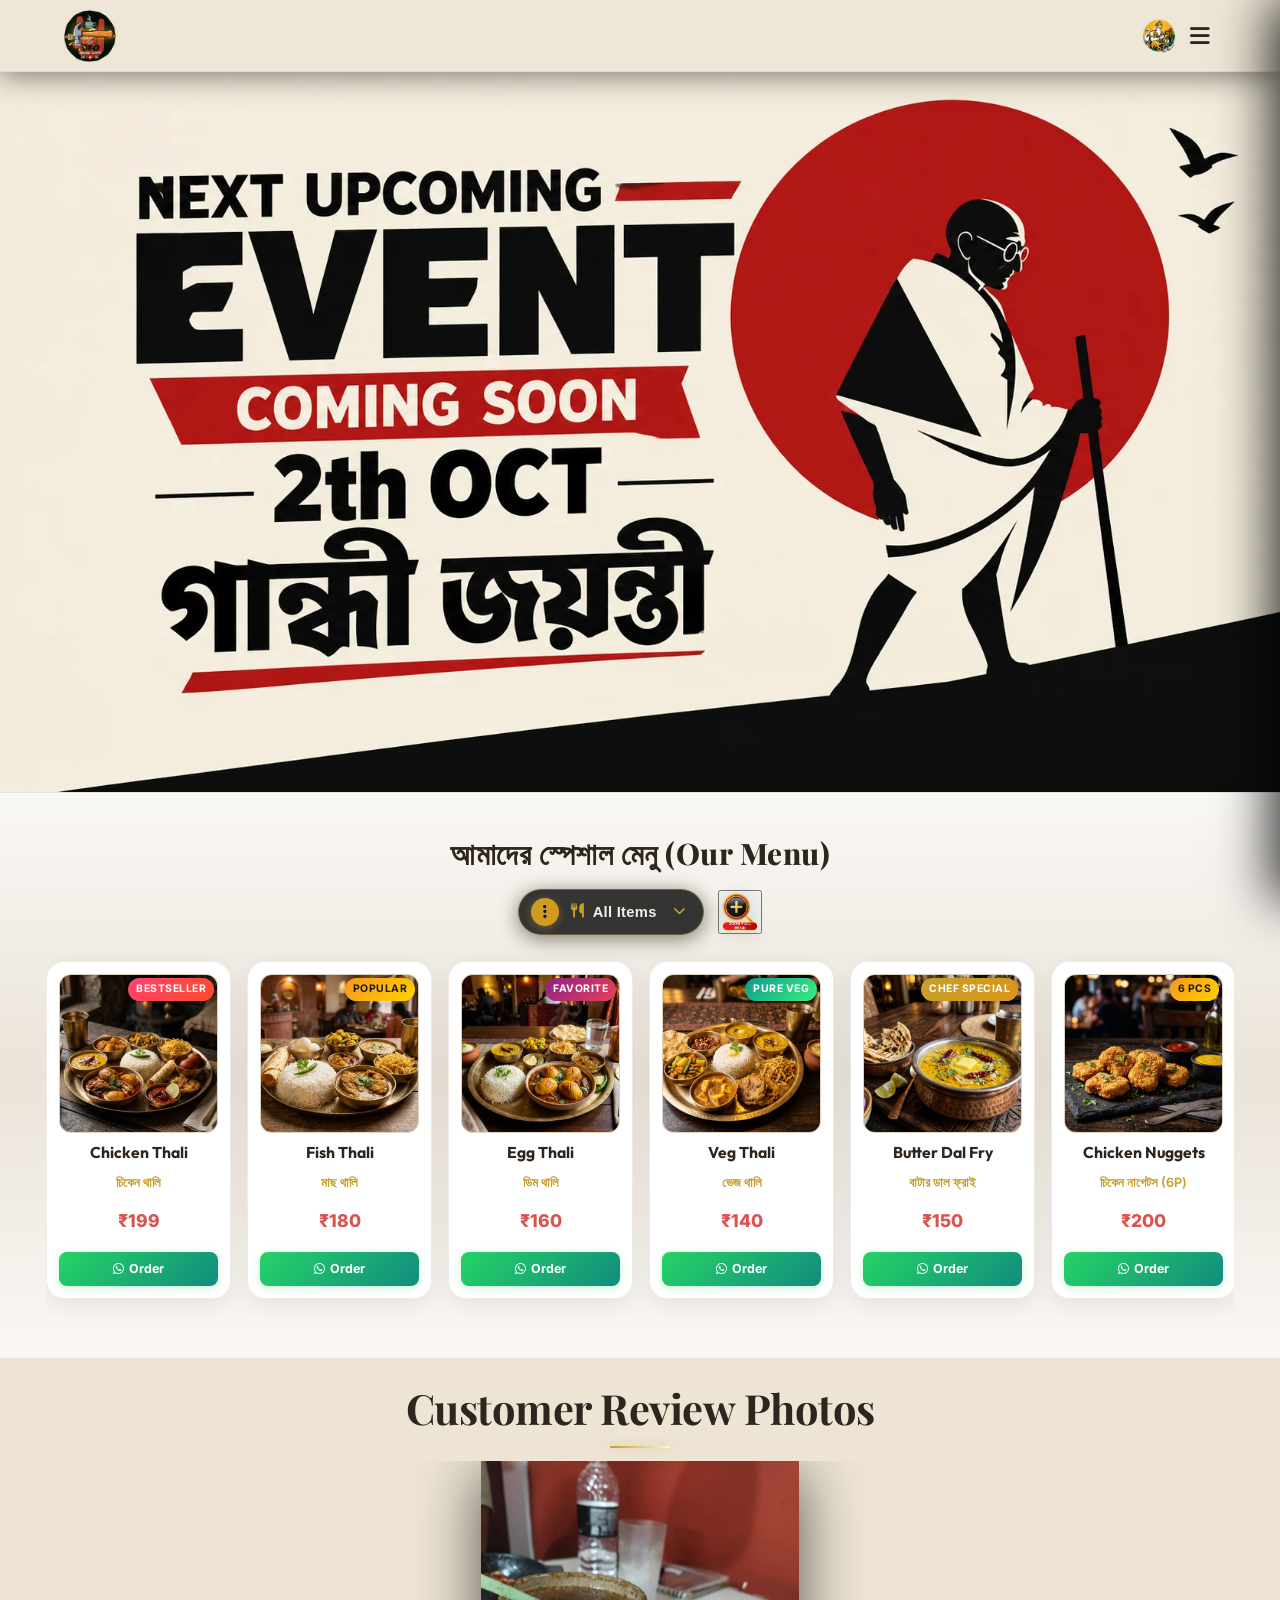
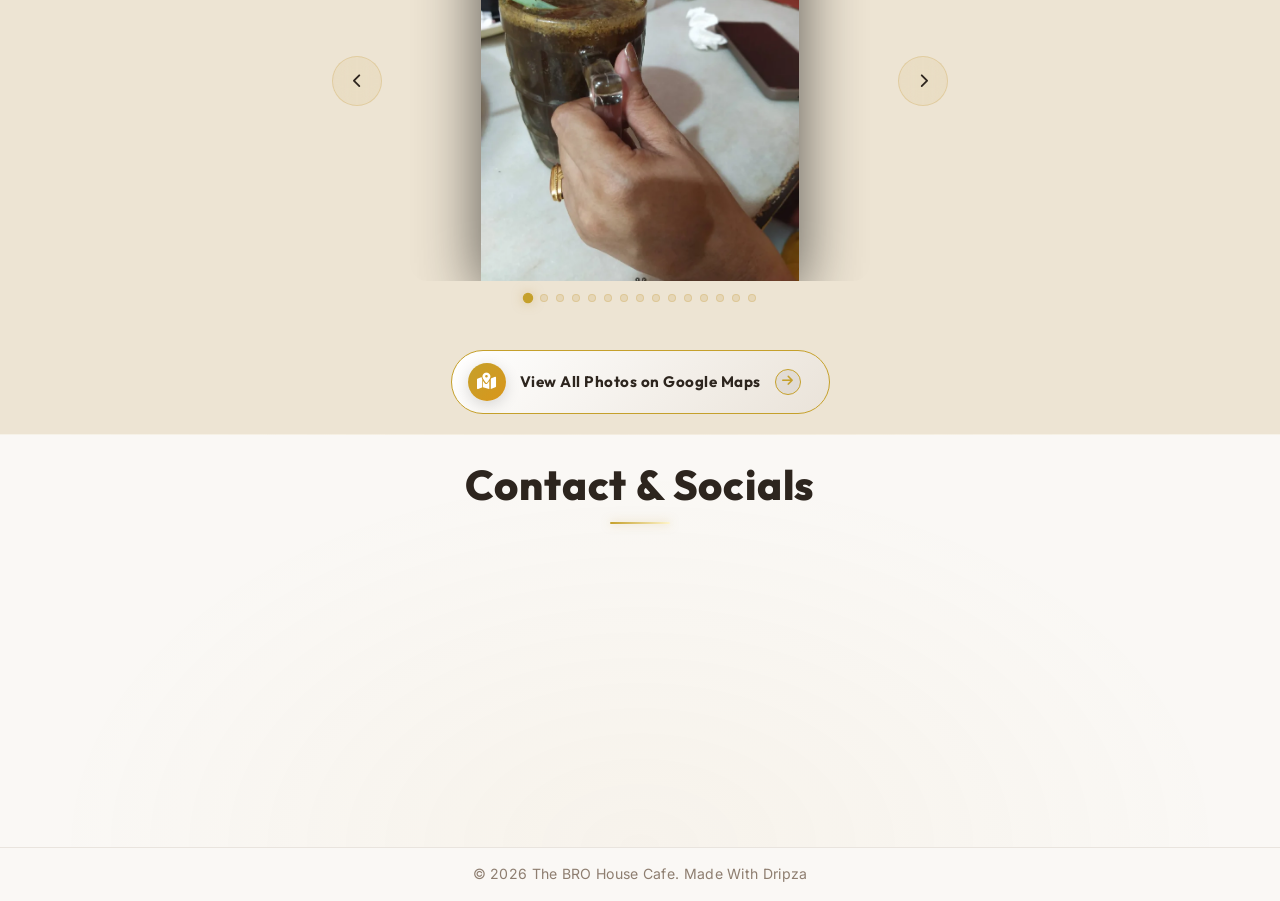
==== commit ecbf3f23: "perf: smooth scroll - passive listeners, momentum drag, remove backdrop-filter, pause animation on s" ====
--- a/index.html
+++ b/index.html
@@ -735,7 +735,7 @@
 
                     <div class="search-box-wrapper">
                         <i class="fas fa-search"></i>
-                        <input type="text" id="modal-menu-search-input" placeholder="খাবারের নাম লিখে খুঁজুন (Search dishes...)" autocomplete="off">
+                        <input type="text" id="modal-menu-search-input" placeholder="খাবারের নাম লিখে খুঁজুন (Search dishes...)" autocomplete="off" enterkeyhint="search">
                         <button type="button" id="modal-menu-search-clear" class="search-clear-btn" aria-label="Clear search" title="à¦®à§à¦›à§‡ à¦«à§‡à¦²à§à¦¨ (Clear)">
                             <i class="fas fa-times"></i>
                         </button>
@@ -1188,6 +1188,6 @@
         </div>
     </div>
 
-    <script src="script.js"></script>
+    <script src="script.js?v=1.4"></script>
 </body>
 </html>
--- a/styles.css
+++ b/styles.css
@@ -2709,8 +2709,6 @@
     font-size: 0.92rem;
     font-weight: 600;
     cursor: pointer;
-    backdrop-filter: blur(12px);
-    -webkit-backdrop-filter: blur(12px);
     box-shadow: 0 4px 20px rgba(0, 0, 0, 0.45), 0 0 15px rgba(201, 162, 75, 0.15);
     transition: all 0.3s cubic-bezier(0.25, 0.8, 0.25, 1);
     user-select: none;
@@ -2832,6 +2830,9 @@
     padding-right: 4px;
     scrollbar-width: thin;
     scrollbar-color: rgba(201, 162, 75, 0.6) rgba(255, 255, 255, 0.05);
+    will-change: scroll-position;
+    transform: translateZ(0);
+    -webkit-transform: translateZ(0);
 }
 
 .menu-filter-dropdown-list::-webkit-scrollbar {
@@ -2991,7 +2992,7 @@
     overflow-x: auto;
     overflow-y: hidden;
     scroll-behavior: smooth;
-    scroll-snap-type: x mandatory;
+    scroll-snap-type: x proximity;
     -webkit-overflow-scrolling: touch;
     padding: 8px 6px 18px;
     width: 100%;
@@ -3032,12 +3033,12 @@
     padding: 12px;
     text-align: center;
     box-shadow: 0 6px 22px rgba(0, 0, 0, 0.07) !important;
-    backdrop-filter: blur(12px);
-    -webkit-backdrop-filter: blur(12px);
     transition: transform 0.35s cubic-bezier(0.2, 0.8, 0.2, 1), border-color 0.35s ease, box-shadow 0.35s ease;
     animation: floatMenuItem 4.5s ease-in-out infinite alternate;
     user-select: none;
     position: relative;
+    will-change: transform;
+    contain: layout style;
 }
 
 .food-menu-card:nth-child(even) { animation-delay: 0.8s; }
@@ -3281,8 +3282,6 @@
     position: absolute;
     inset: 0;
     background: rgba(0, 0, 0, 0.72);
-    backdrop-filter: blur(12px);
-    -webkit-backdrop-filter: blur(12px);
 }
 
 .full-menu-modal-container {
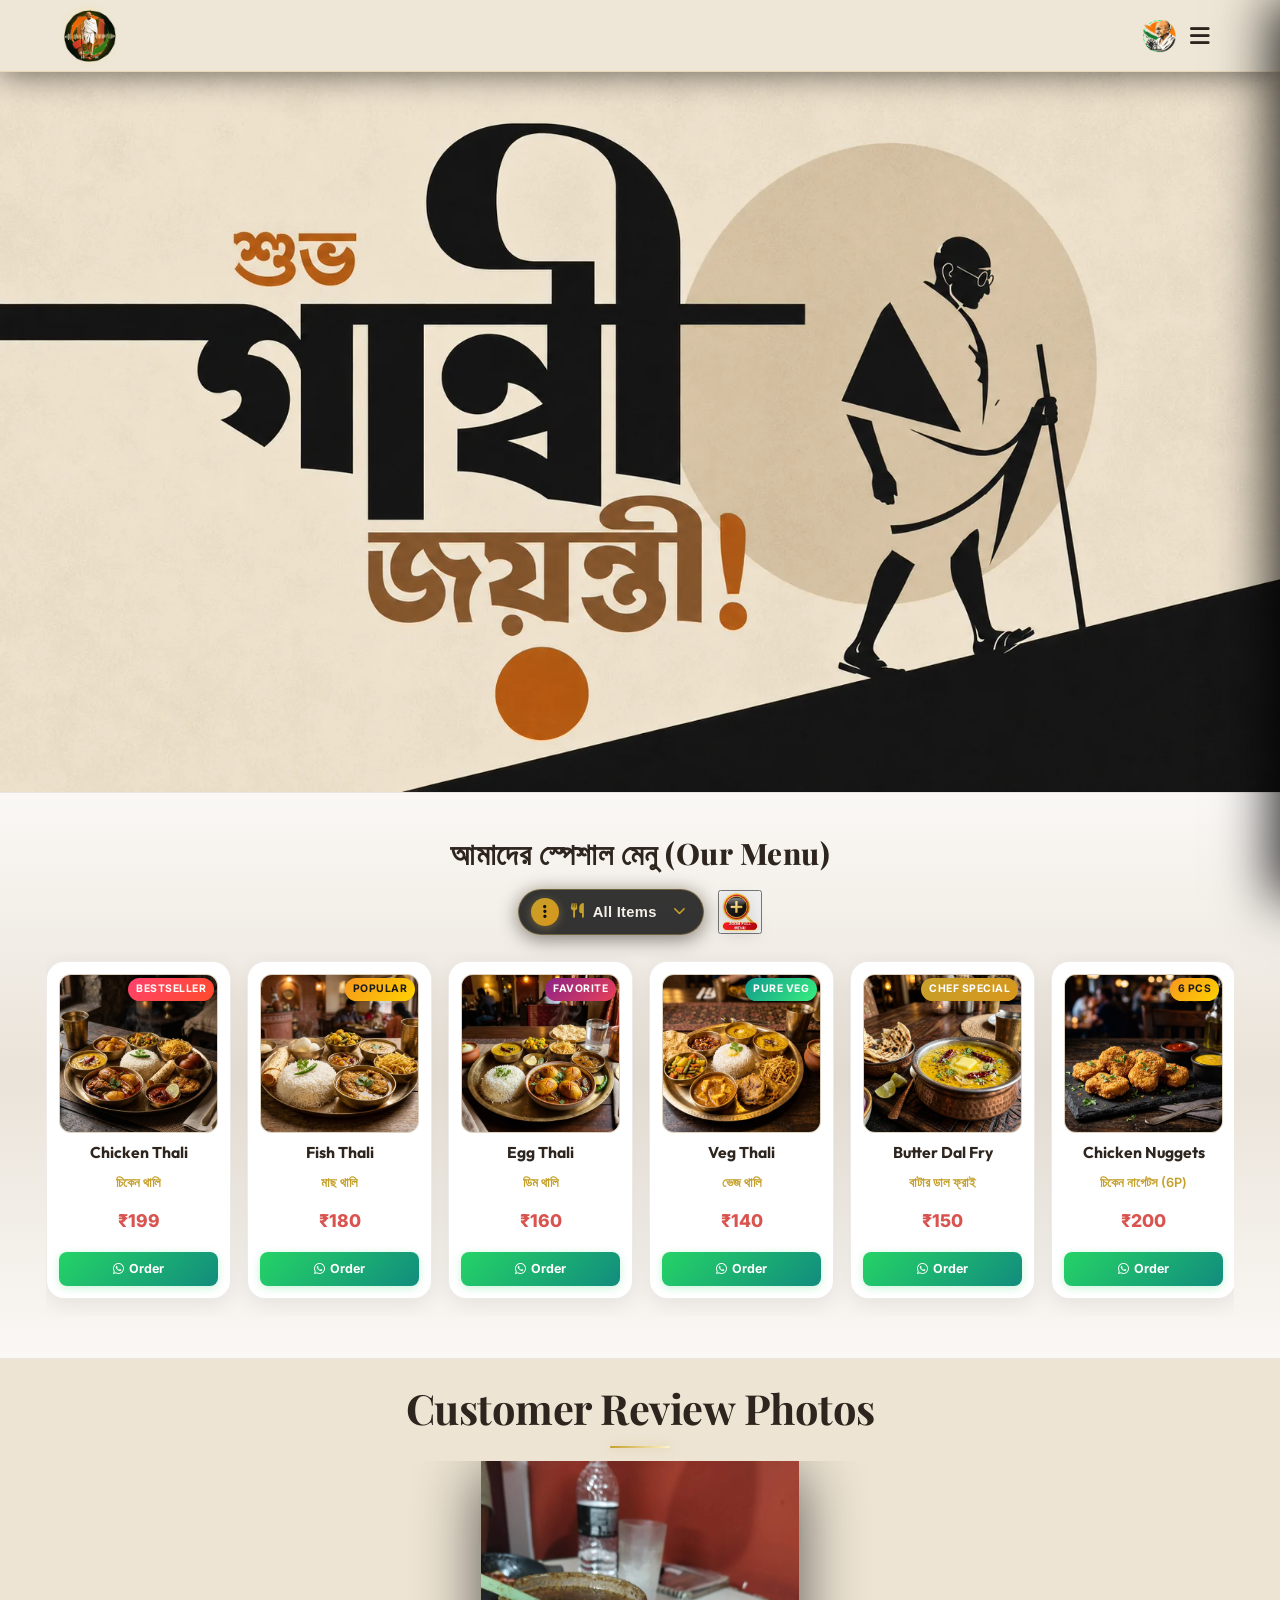
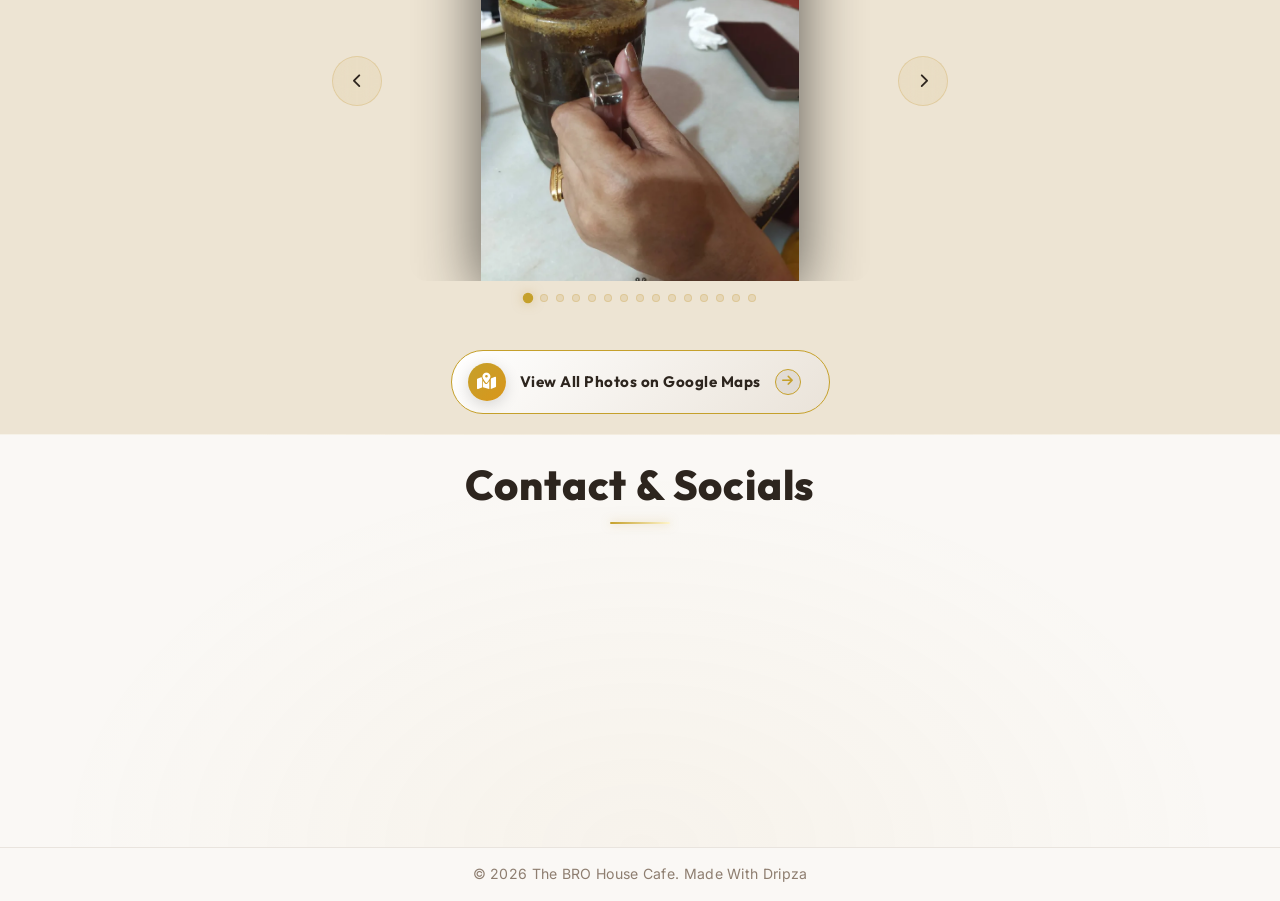
==== commit 1eef1ab4: "update: add Gandhi Jayanti assets and update header" ====
--- a/index.html
+++ b/index.html
@@ -24,13 +24,13 @@
         <div class="logo-container">
             <img src="assets/the_bro_house_cafe_logo.webp" alt="The BRO House Cafe Logo" class="logo-brand-img">
             <div class="logo-text-wrapper">
-                <span class="animated-football-header" title="Ganesh Chaturthi Special">
-                    <img src="assets/ganesh_run_icon.webp" alt="Ganesh Run Icon" style="object-fit: contain; filter: drop-shadow(0 0 5px rgba(255, 215, 0, 0.6));">
+                <span class="animated-football-header" title="Gandhi Jayanti Special">
+                    <img src="assets/gandhi_jayanti_run_icon.webp" alt="Gandhi Jayanti Run Icon" style="object-fit: contain; filter: drop-shadow(0 0 5px rgba(255, 215, 0, 0.6));">
                 </span>
                 <span class="logo-text">The BRO House Cafe</span>
             </div>
         </div>
-        <span class="rath-yatra-header-text">শুভ বিশ্বকর্মা পূজা!</span>
+        <span class="rath-yatra-header-text">শুভ গান্ধী জয়ন্তী!</span>
         <ul class="nav-links">
             <li><a href="#home">Home</a></li>
             <li><a href="#menu">Menu</a></li>
@@ -39,10 +39,10 @@
         </ul>
         <div class="navbar-actions">
             <!-- Rakhi Purnima Button for Poster -->
-            <button class="fifa-btn" id="open-promo-modal-direct-btn" title="Show Ganesh Chaturthi Special Poster">
+            <button class="fifa-btn" id="open-promo-modal-direct-btn" title="Show Gandhi Jayanti Special Poster">
                 <div class="fifa-container">
                     <div class="fifa-magic-ring"></div>
-                    <img src="assets/ganesh_icon.webp" alt="Ganesh Special" class="fifa-svg" style="object-fit: contain;">
+                    <img src="assets/gandhi_jayanti_icon.webp" alt="Gandhi Jayanti Special" class="fifa-svg" style="object-fit: contain;">
                 </div>
             </button>
             
@@ -55,7 +55,7 @@
     <!-- Hero Section -->
     <section id="home" class="hero">
         <div class="hero-bg banner-box">
-            <img src="assets/aj_restaurant_banner_1.webp" alt="AJ Restaurant & Cafe Banner" class="active">
+            <img src="assets/gandhi_jayanti_banner_1.webp" alt="Gandhi Jayanti Banner" class="active">
             <img src="assets/hero_banner_1.webp" alt="The BRO House Cafe Banner 1">
             <img src="assets/hero_banner_2.webp" alt="The BRO House Cafe Banner 2">
             <img src="assets/hero_banner_3.webp" alt="The BRO House Cafe Banner 3">
--- a/styles.css
+++ b/styles.css
@@ -2994,6 +2994,7 @@
     scroll-behavior: smooth;
     scroll-snap-type: x proximity;
     -webkit-overflow-scrolling: touch;
+    touch-action: pan-x pan-y;
     padding: 8px 6px 18px;
     width: 100%;
     cursor: grab;
@@ -4088,3 +4089,10 @@
         font-size: 0.7rem;
     }
 }
+
+/* Mobile touch vertical page scroll compatibility */
+.main-menu-scroll-wrapper,
+.main-menu-scroll-track,
+.main-menu-scroll-track .food-menu-card {
+    touch-action: pan-x pan-y !important;
+}
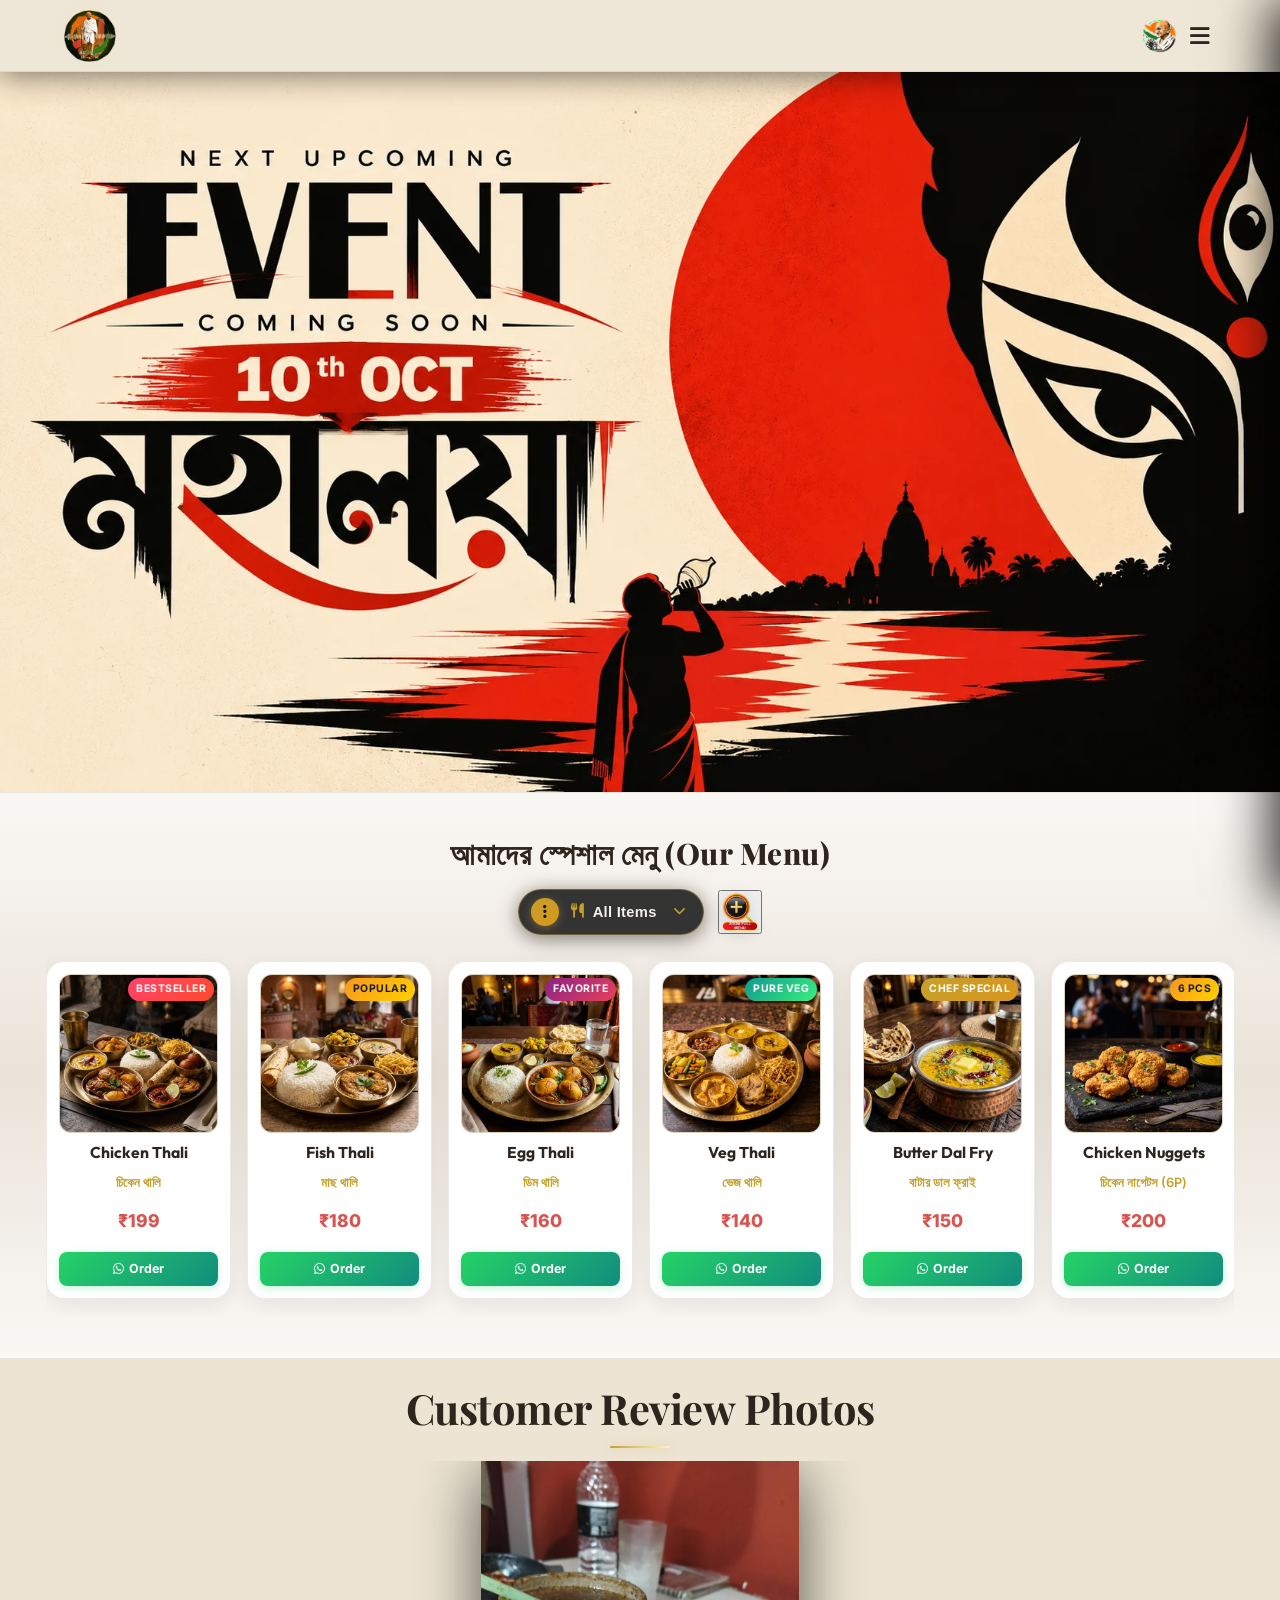
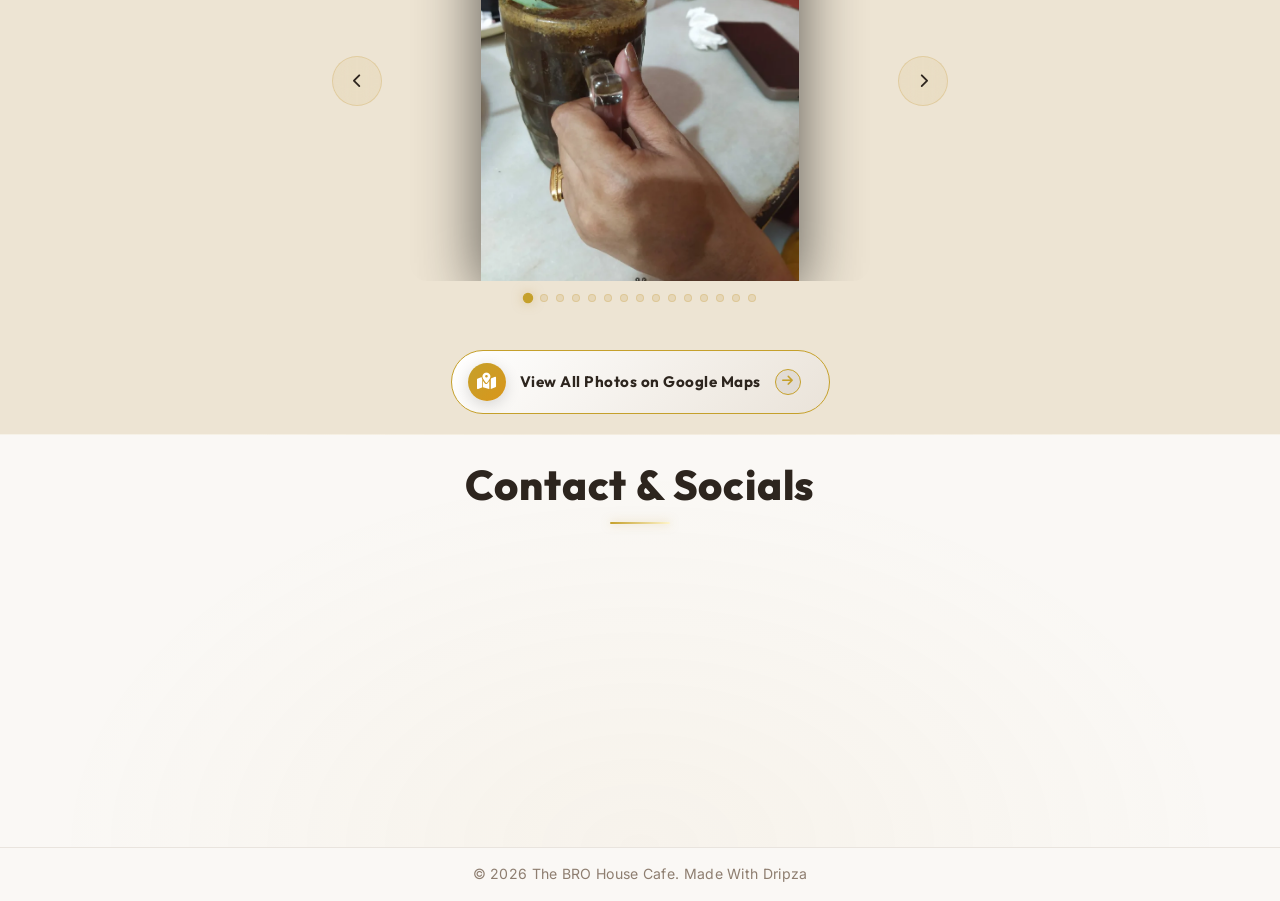
==== commit 27020485: "Update website content and assets" ====
--- a/index.html
+++ b/index.html
@@ -30,7 +30,7 @@
                 <span class="logo-text">The BRO House Cafe</span>
             </div>
         </div>
-        <span class="rath-yatra-header-text">শুভ গান্ধী জয়ন্তী!</span>
+        <span class="rath-yatra-header-text">hello evryone</span>
         <ul class="nav-links">
             <li><a href="#home">Home</a></li>
             <li><a href="#menu">Menu</a></li>
@@ -55,7 +55,7 @@
     <!-- Hero Section -->
     <section id="home" class="hero">
         <div class="hero-bg banner-box">
-            <img src="assets/gandhi_jayanti_banner_1.webp" alt="Gandhi Jayanti Banner" class="active">
+            <img src="assets/mahalaya_festival_banner_1.webp" alt="Mahalaya Festival Banner" class="active">
             <img src="assets/hero_banner_1.webp" alt="The BRO House Cafe Banner 1">
             <img src="assets/hero_banner_2.webp" alt="The BRO House Cafe Banner 2">
             <img src="assets/hero_banner_3.webp" alt="The BRO House Cafe Banner 3">
--- a/styles.css
+++ b/styles.css
@@ -1124,6 +1124,7 @@
     font-weight: 800;
     letter-spacing: 0.5px;
     color: #8B1A1A;
+    text-shadow: 0 1px 2px rgba(0, 0, 0, 0.15);
     white-space: nowrap;
     opacity: 0;
     pointer-events: none;
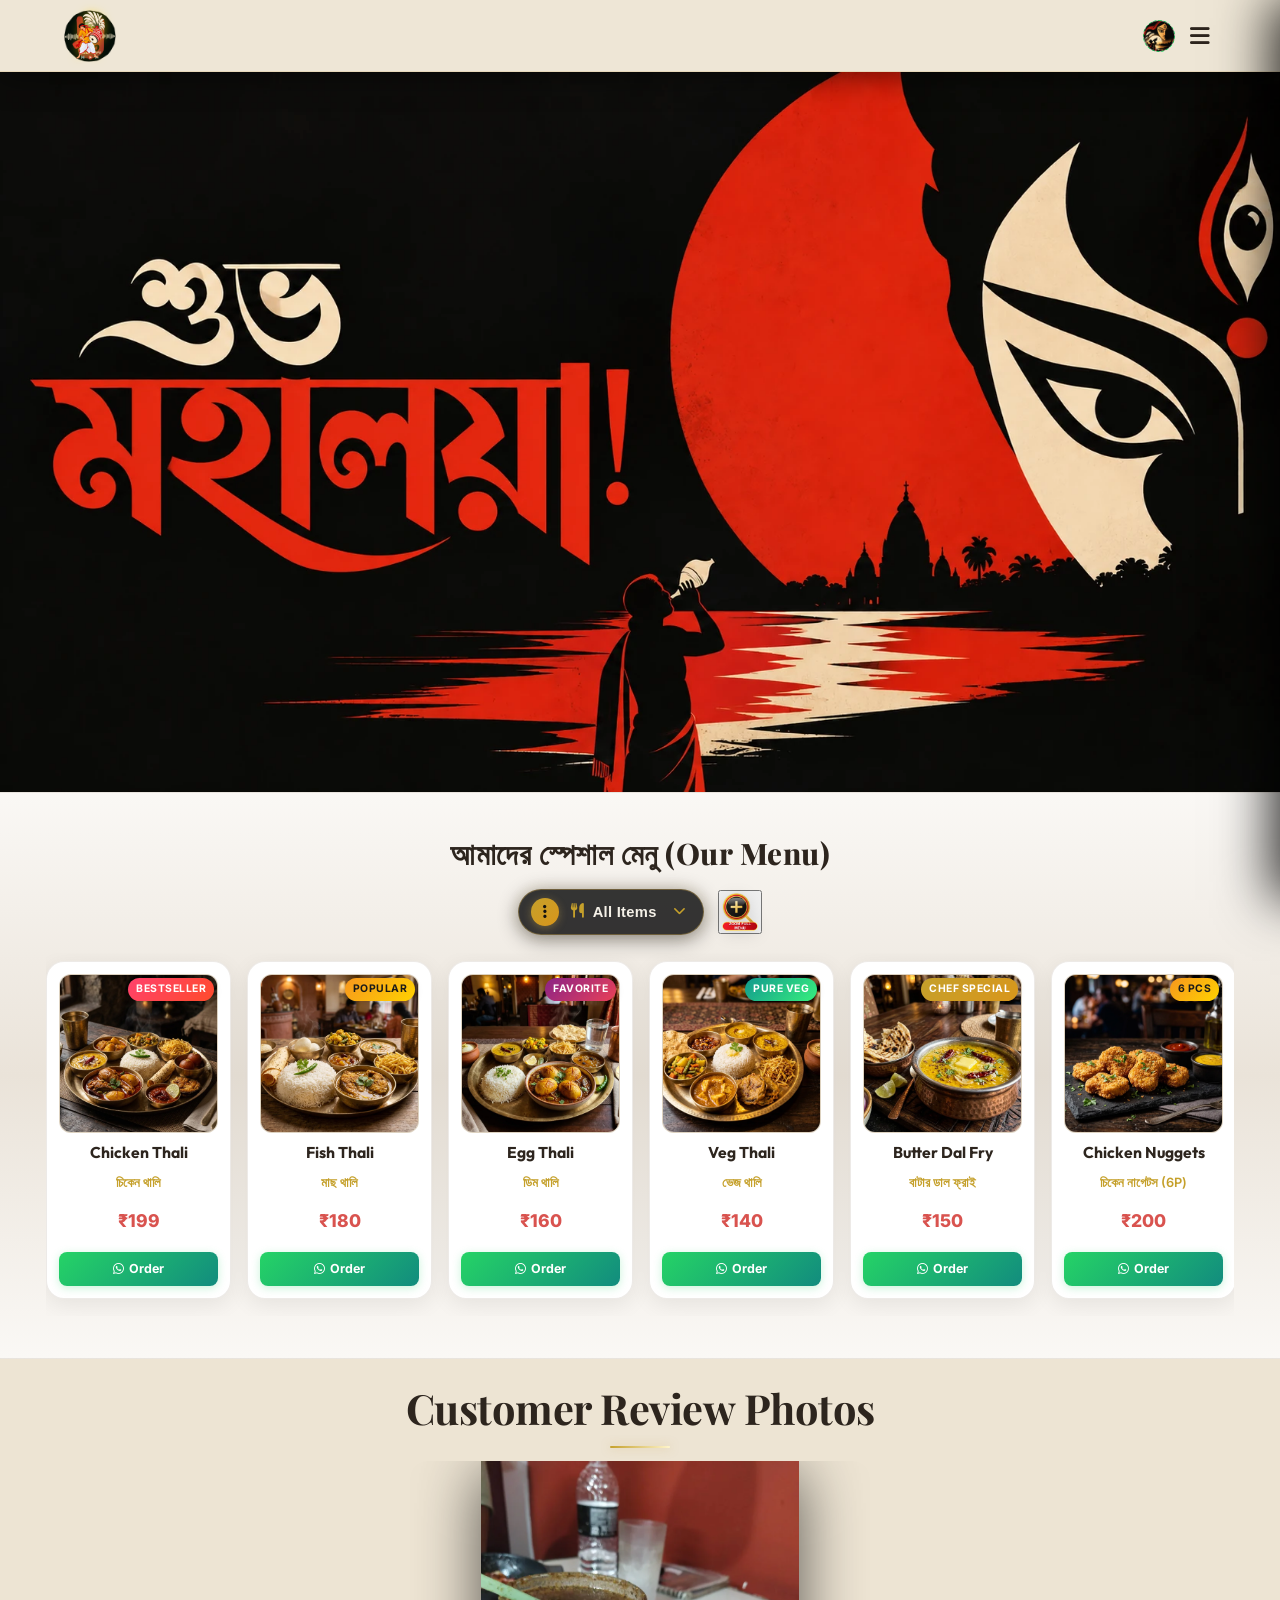
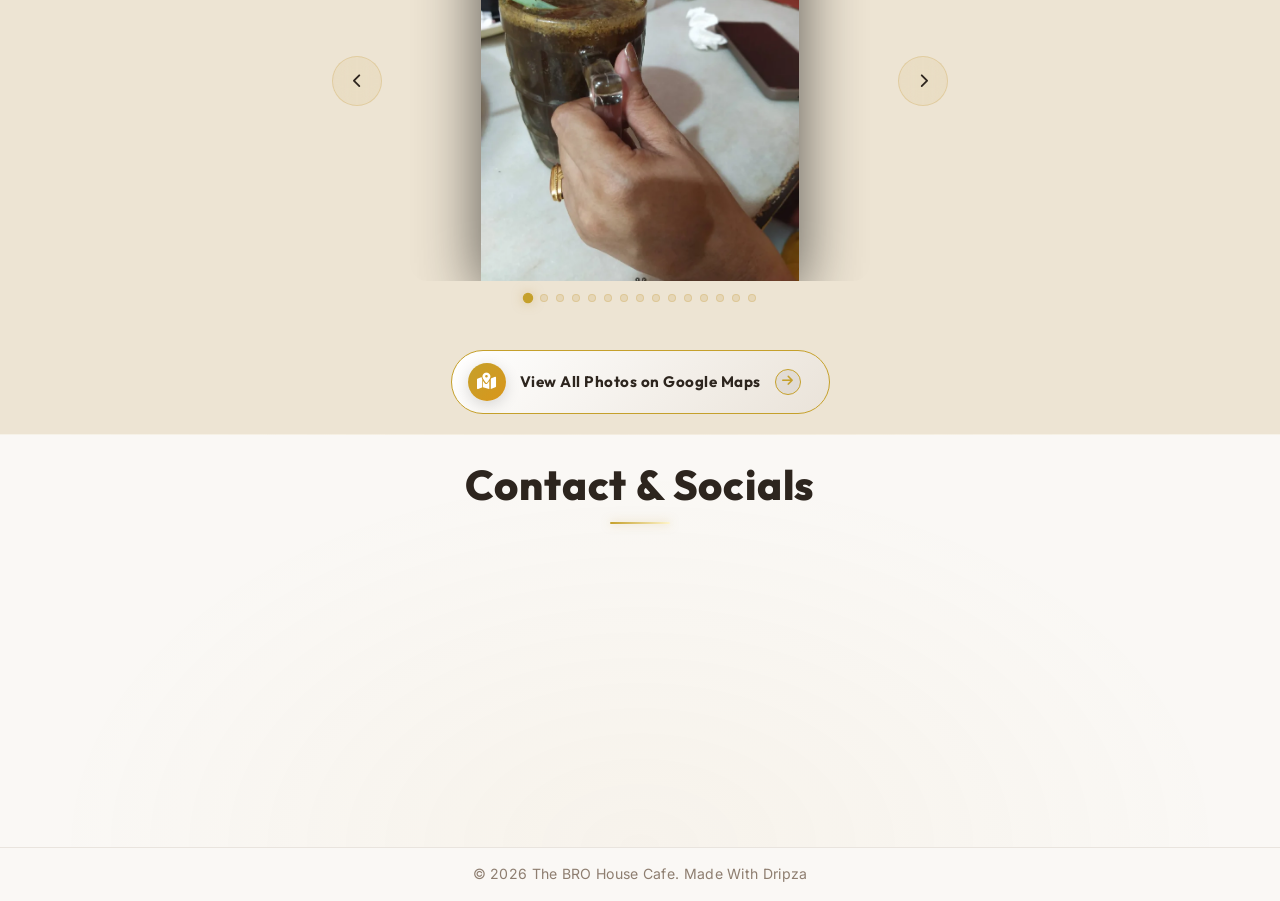
==== commit eaf46587: "Update: Mahalaya festival banner and web icons" ====
--- a/index.html
+++ b/index.html
@@ -1,4 +1,4 @@
-﻿<!DOCTYPE html>
+<!DOCTYPE html>
 <html lang="bn">
 <head>
     <meta charset="UTF-8">
@@ -24,13 +24,13 @@
         <div class="logo-container">
             <img src="assets/the_bro_house_cafe_logo.webp" alt="The BRO House Cafe Logo" class="logo-brand-img">
             <div class="logo-text-wrapper">
-                <span class="animated-football-header" title="Gandhi Jayanti Special">
-                    <img src="assets/gandhi_jayanti_run_icon.webp" alt="Gandhi Jayanti Run Icon" style="object-fit: contain; filter: drop-shadow(0 0 5px rgba(255, 215, 0, 0.6));">
+                <span class="animated-football-header" title="Mahalaya Special">
+                    <img src="assets/mahalaya_web_run_icon.webp" alt="Mahalaya Run Icon" style="object-fit: contain; filter: drop-shadow(0 0 5px rgba(255, 215, 0, 0.6));">
                 </span>
                 <span class="logo-text">The BRO House Cafe</span>
             </div>
         </div>
-        <span class="rath-yatra-header-text">hello evryone</span>
+        <span class="rath-yatra-header-text">শুভ মহালয়া!</span>
         <ul class="nav-links">
             <li><a href="#home">Home</a></li>
             <li><a href="#menu">Menu</a></li>
@@ -39,10 +39,10 @@
         </ul>
         <div class="navbar-actions">
             <!-- Rakhi Purnima Button for Poster -->
-            <button class="fifa-btn" id="open-promo-modal-direct-btn" title="Show Gandhi Jayanti Special Poster">
+            <button class="fifa-btn" id="open-promo-modal-direct-btn" title="Show Mahalaya Special Poster">
                 <div class="fifa-container">
                     <div class="fifa-magic-ring"></div>
-                    <img src="assets/gandhi_jayanti_icon.webp" alt="Gandhi Jayanti Special" class="fifa-svg" style="object-fit: contain;">
+                    <img src="assets/mahalaya_web_icon.webp" alt="Mahalaya Special" class="fifa-svg" style="object-fit: contain;">
                 </div>
             </button>
             
@@ -55,7 +55,7 @@
     <!-- Hero Section -->
     <section id="home" class="hero">
         <div class="hero-bg banner-box">
-            <img src="assets/mahalaya_festival_banner_1.webp" alt="Mahalaya Festival Banner" class="active">
+            <img src="assets/festival_special_banner_1.webp" alt="Mahalaya Festival Banner" class="active">
             <img src="assets/hero_banner_1.webp" alt="The BRO House Cafe Banner 1">
             <img src="assets/hero_banner_2.webp" alt="The BRO House Cafe Banner 2">
             <img src="assets/hero_banner_3.webp" alt="The BRO House Cafe Banner 3">
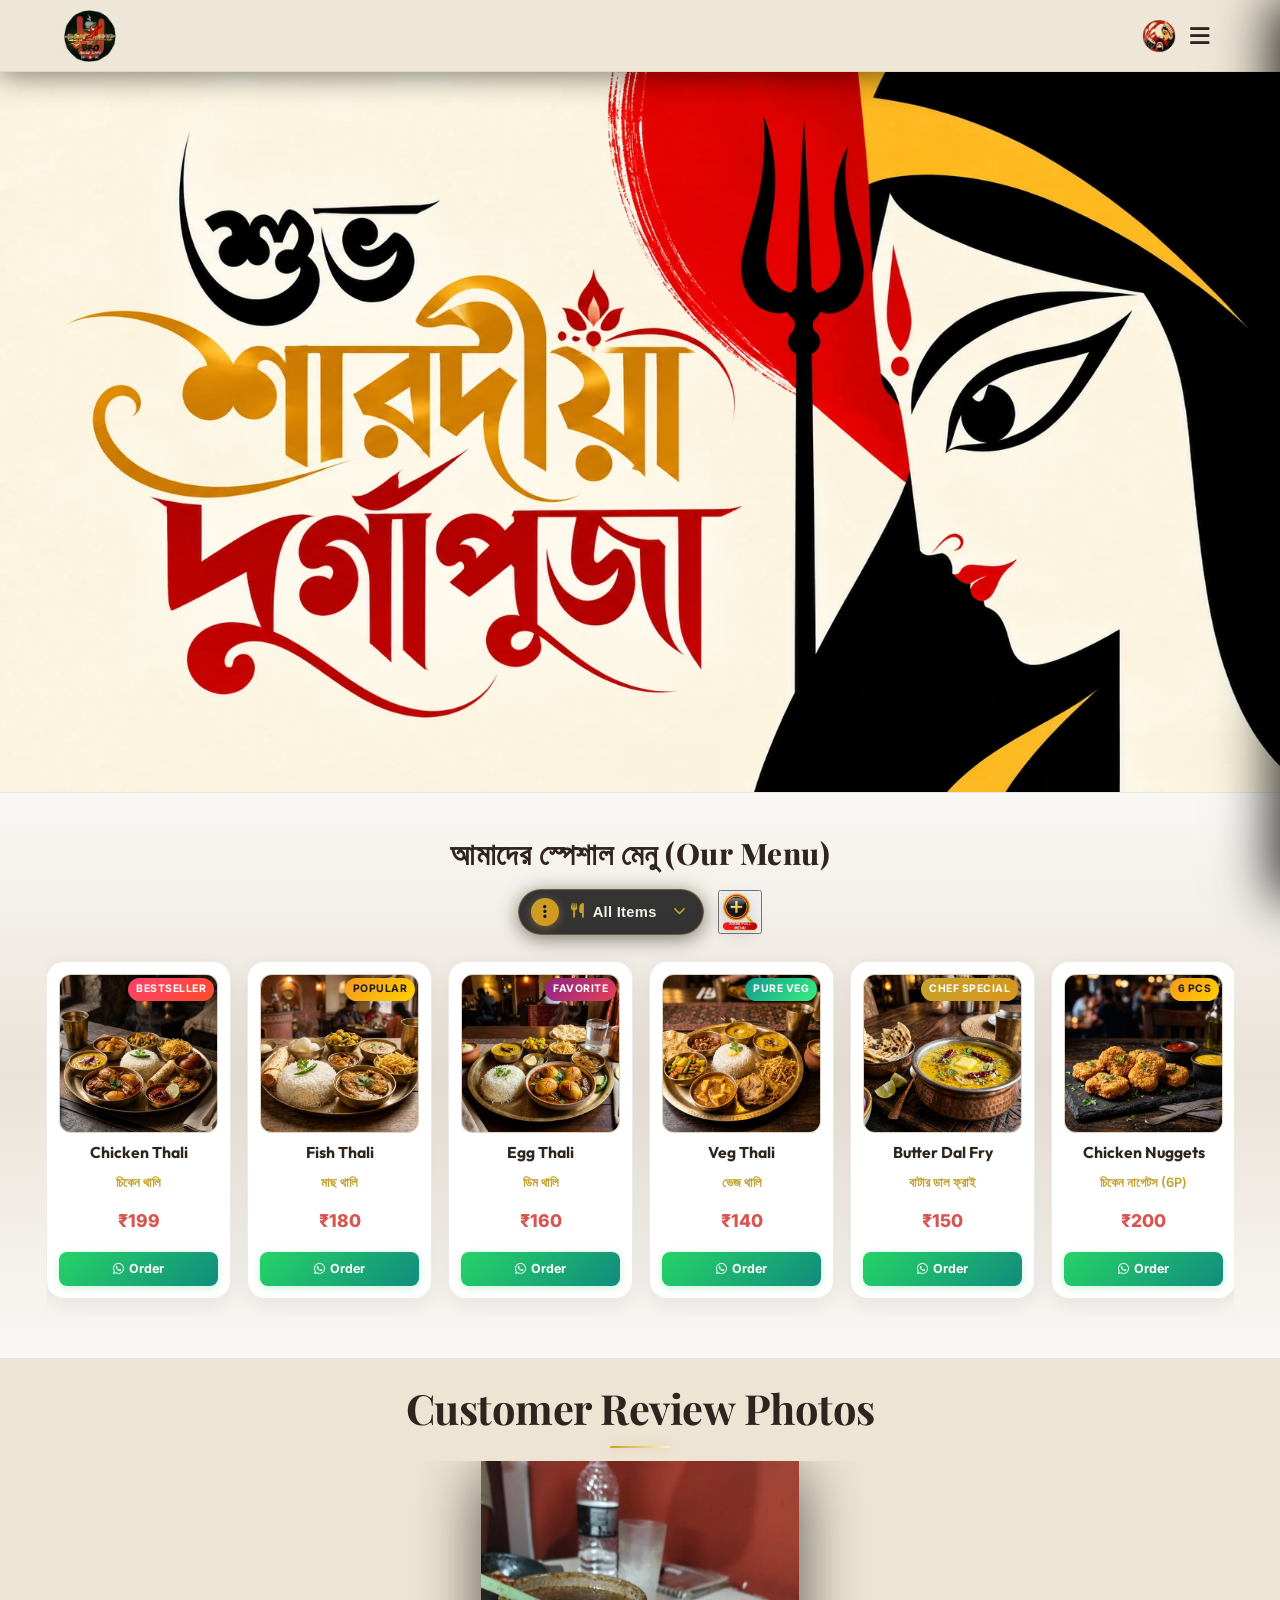
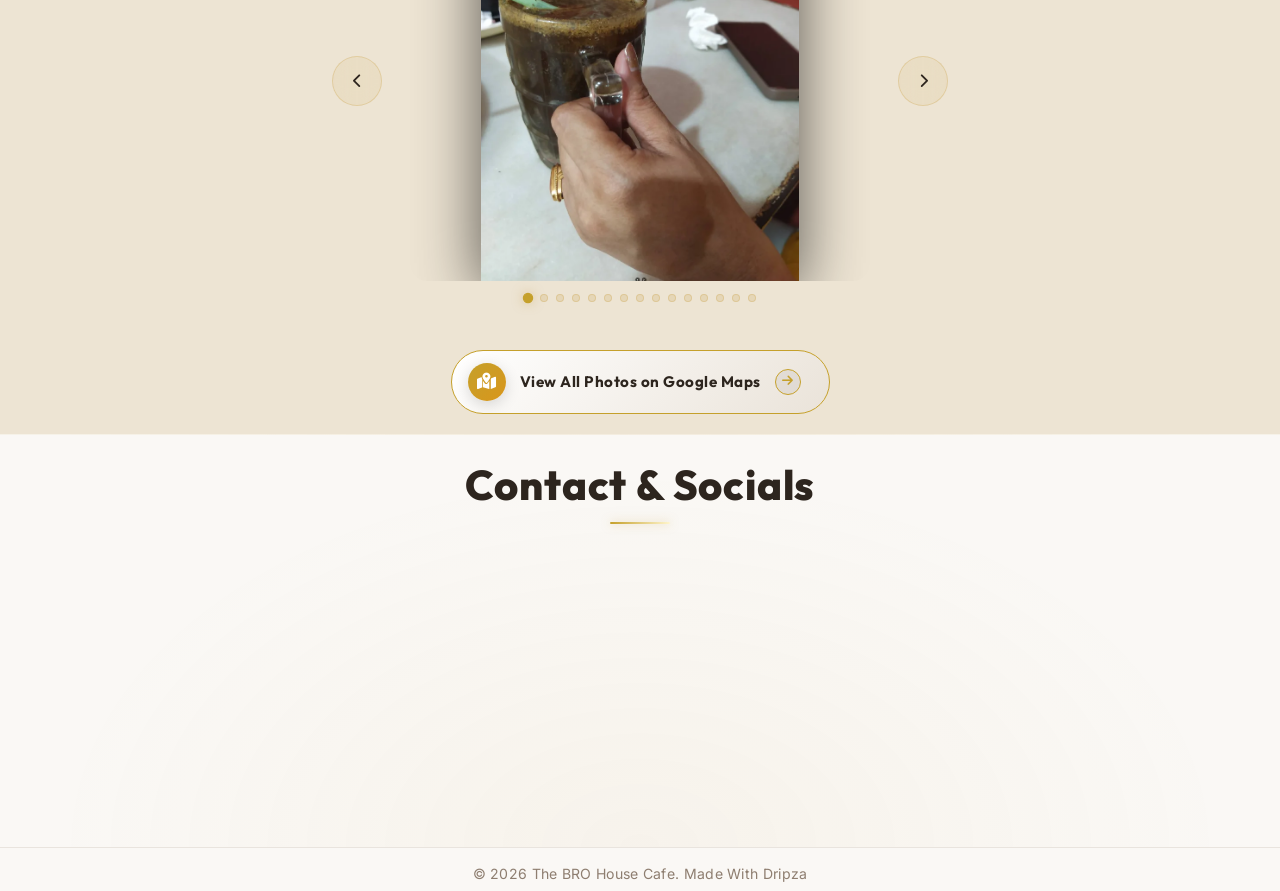
==== commit 78cddd1b: "update" ====
--- a/index.html
+++ b/index.html
@@ -1,4 +1,4 @@
-<!DOCTYPE html>
+﻿<!DOCTYPE html>
 <html lang="bn">
 <head>
     <meta charset="UTF-8">
@@ -25,12 +25,12 @@
             <img src="assets/the_bro_house_cafe_logo.webp" alt="The BRO House Cafe Logo" class="logo-brand-img">
             <div class="logo-text-wrapper">
                 <span class="animated-football-header" title="Mahalaya Special">
-                    <img src="assets/mahalaya_web_run_icon.webp" alt="Mahalaya Run Icon" style="object-fit: contain; filter: drop-shadow(0 0 5px rgba(255, 215, 0, 0.6));">
+                    <img src="assets/durga_puja_web_run_icon.webp" alt="Mahalaya Run Icon" style="object-fit: contain; filter: drop-shadow(0 0 5px rgba(255, 215, 0, 0.6));">
                 </span>
                 <span class="logo-text">The BRO House Cafe</span>
             </div>
         </div>
-        <span class="rath-yatra-header-text">শুভ মহালয়া!</span>
+        <span class="rath-yatra-header-text">শুভ শারদীয়া দুর্গাপূজা</span>
         <ul class="nav-links">
             <li><a href="#home">Home</a></li>
             <li><a href="#menu">Menu</a></li>
@@ -42,7 +42,7 @@
             <button class="fifa-btn" id="open-promo-modal-direct-btn" title="Show Mahalaya Special Poster">
                 <div class="fifa-container">
                     <div class="fifa-magic-ring"></div>
-                    <img src="assets/mahalaya_web_icon.webp" alt="Mahalaya Special" class="fifa-svg" style="object-fit: contain;">
+                    <img src="assets/durga_puja_web_icon.webp" alt="Mahalaya Special" class="fifa-svg" style="object-fit: contain;">
                 </div>
             </button>
             
@@ -55,7 +55,7 @@
     <!-- Hero Section -->
     <section id="home" class="hero">
         <div class="hero-bg banner-box">
-            <img src="assets/festival_special_banner_1.webp" alt="Mahalaya Festival Banner" class="active">
+            <img src="assets/modern_durga_puja_greeting_banner.webp" alt="Durga Puja Festival Banner" class="active">
             <img src="assets/hero_banner_1.webp" alt="The BRO House Cafe Banner 1">
             <img src="assets/hero_banner_2.webp" alt="The BRO House Cafe Banner 2">
             <img src="assets/hero_banner_3.webp" alt="The BRO House Cafe Banner 3">
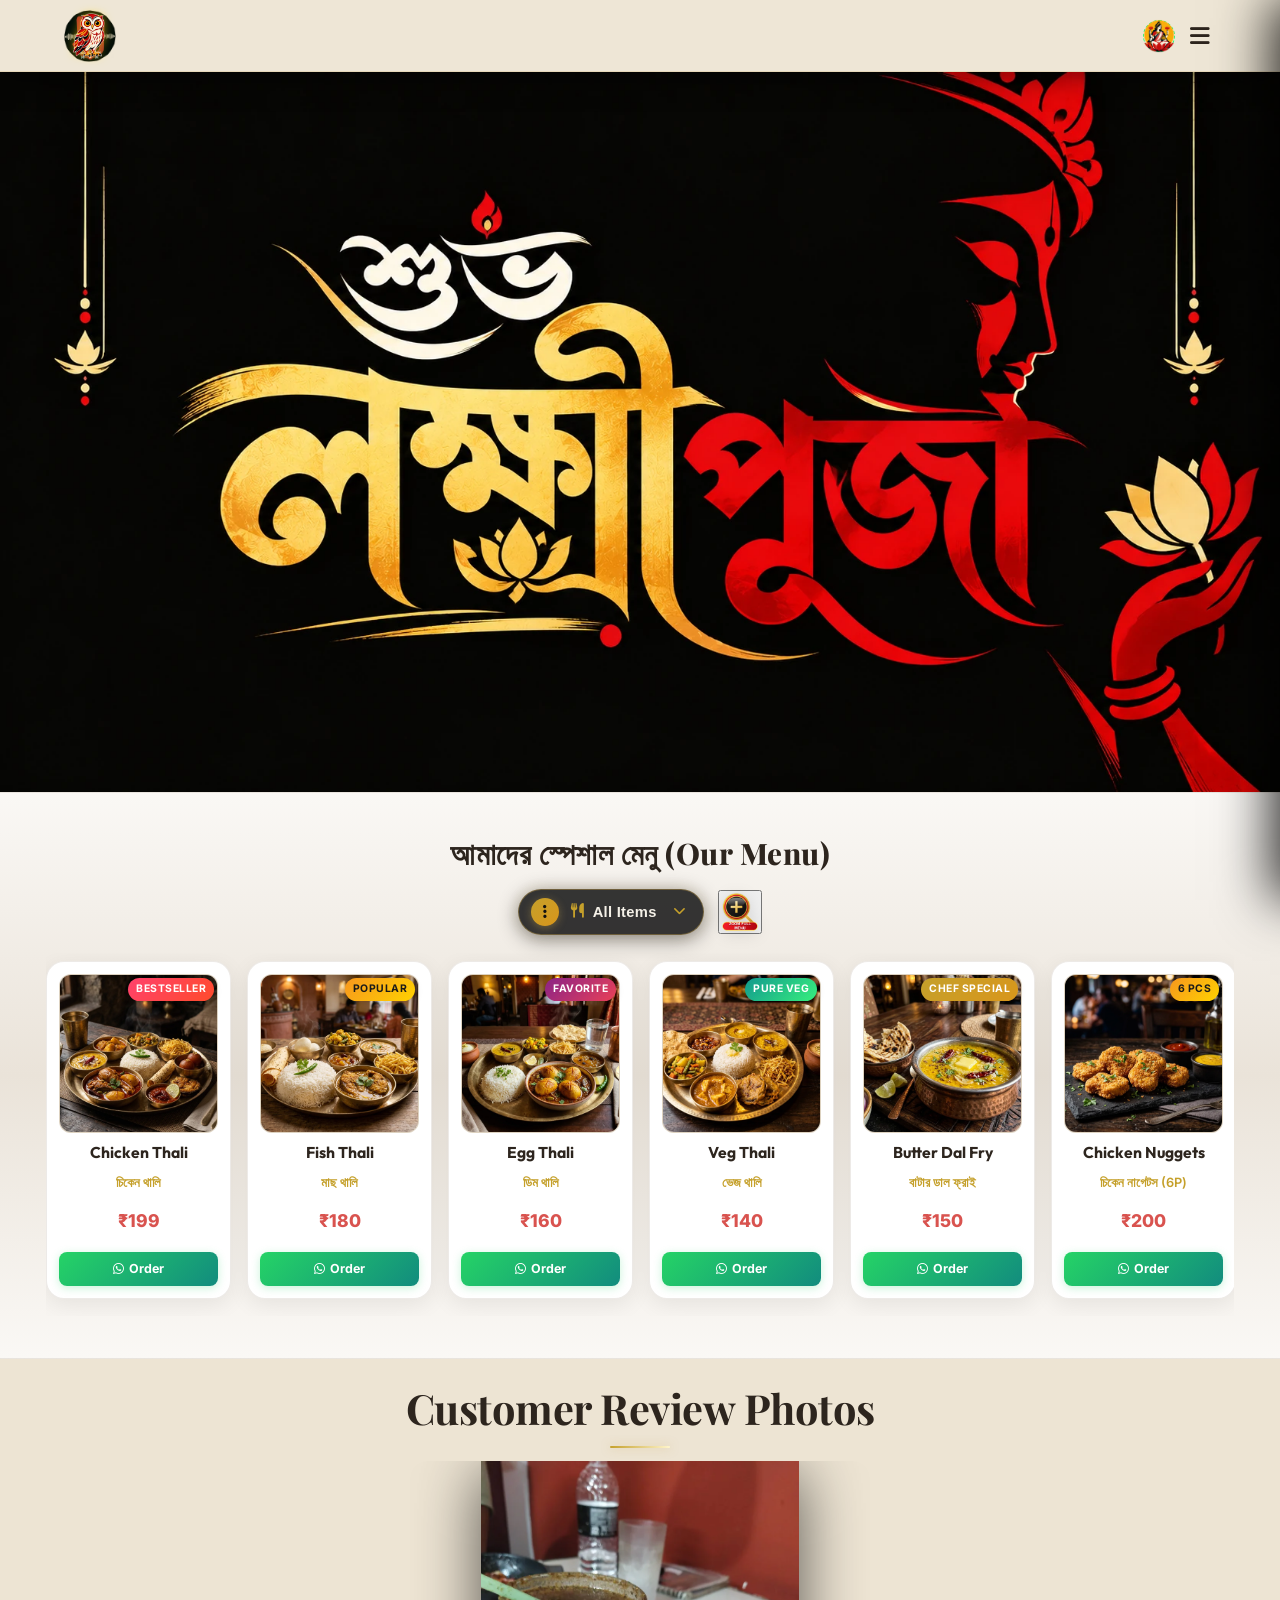
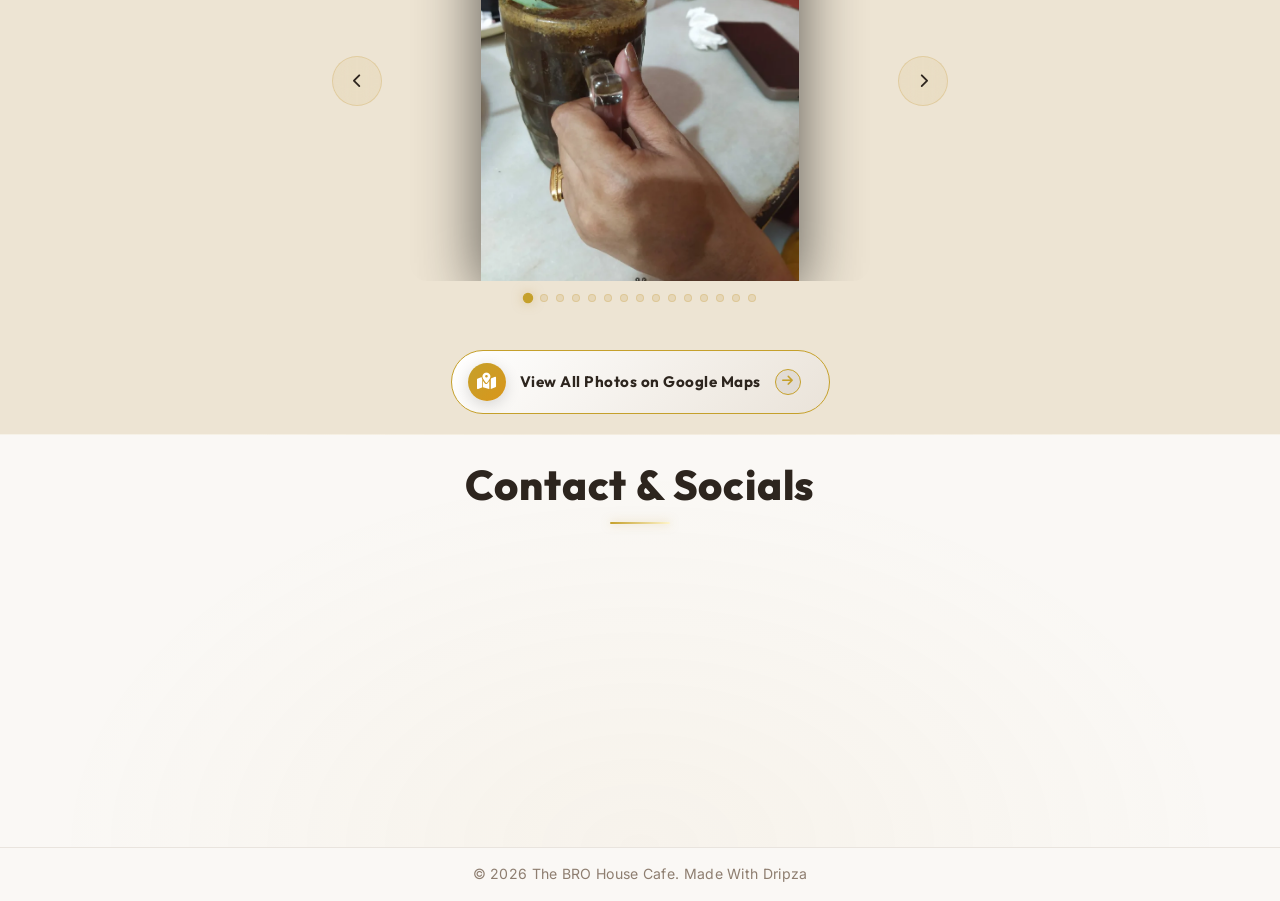
==== commit ce983e31: "update" ====
--- a/index.html
+++ b/index.html
@@ -25,12 +25,12 @@
             <img src="assets/the_bro_house_cafe_logo.webp" alt="The BRO House Cafe Logo" class="logo-brand-img">
             <div class="logo-text-wrapper">
                 <span class="animated-football-header" title="Mahalaya Special">
-                    <img src="assets/durga_puja_web_run_icon.webp" alt="Mahalaya Run Icon" style="object-fit: contain; filter: drop-shadow(0 0 5px rgba(255, 215, 0, 0.6));">
+                    <img src="assets/lakshmi_puja_web_run_icon.webp" alt="Mahalaya Run Icon" style="object-fit: contain; filter: drop-shadow(0 0 5px rgba(255, 215, 0, 0.6));">
                 </span>
                 <span class="logo-text">The BRO House Cafe</span>
             </div>
         </div>
-        <span class="rath-yatra-header-text">শুভ শারদীয়া দুর্গাপূজা</span>
+        <span class="rath-yatra-header-text">শুভ লক্ষ্মীপূজা</span>
         <ul class="nav-links">
             <li><a href="#home">Home</a></li>
             <li><a href="#menu">Menu</a></li>
@@ -42,7 +42,7 @@
             <button class="fifa-btn" id="open-promo-modal-direct-btn" title="Show Mahalaya Special Poster">
                 <div class="fifa-container">
                     <div class="fifa-magic-ring"></div>
-                    <img src="assets/durga_puja_web_icon.webp" alt="Mahalaya Special" class="fifa-svg" style="object-fit: contain;">
+                    <img src="assets/lakshmi_puja_web_icon.webp" alt="Mahalaya Special" class="fifa-svg" style="object-fit: contain;">
                 </div>
             </button>
             
@@ -55,7 +55,7 @@
     <!-- Hero Section -->
     <section id="home" class="hero">
         <div class="hero-bg banner-box">
-            <img src="assets/modern_durga_puja_greeting_banner.webp" alt="Durga Puja Festival Banner" class="active">
+            <img src="assets/lakshmi_puja_greeting_banner.webp" alt="Durga Puja Festival Banner" class="active">
             <img src="assets/hero_banner_1.webp" alt="The BRO House Cafe Banner 1">
             <img src="assets/hero_banner_2.webp" alt="The BRO House Cafe Banner 2">
             <img src="assets/hero_banner_3.webp" alt="The BRO House Cafe Banner 3">
